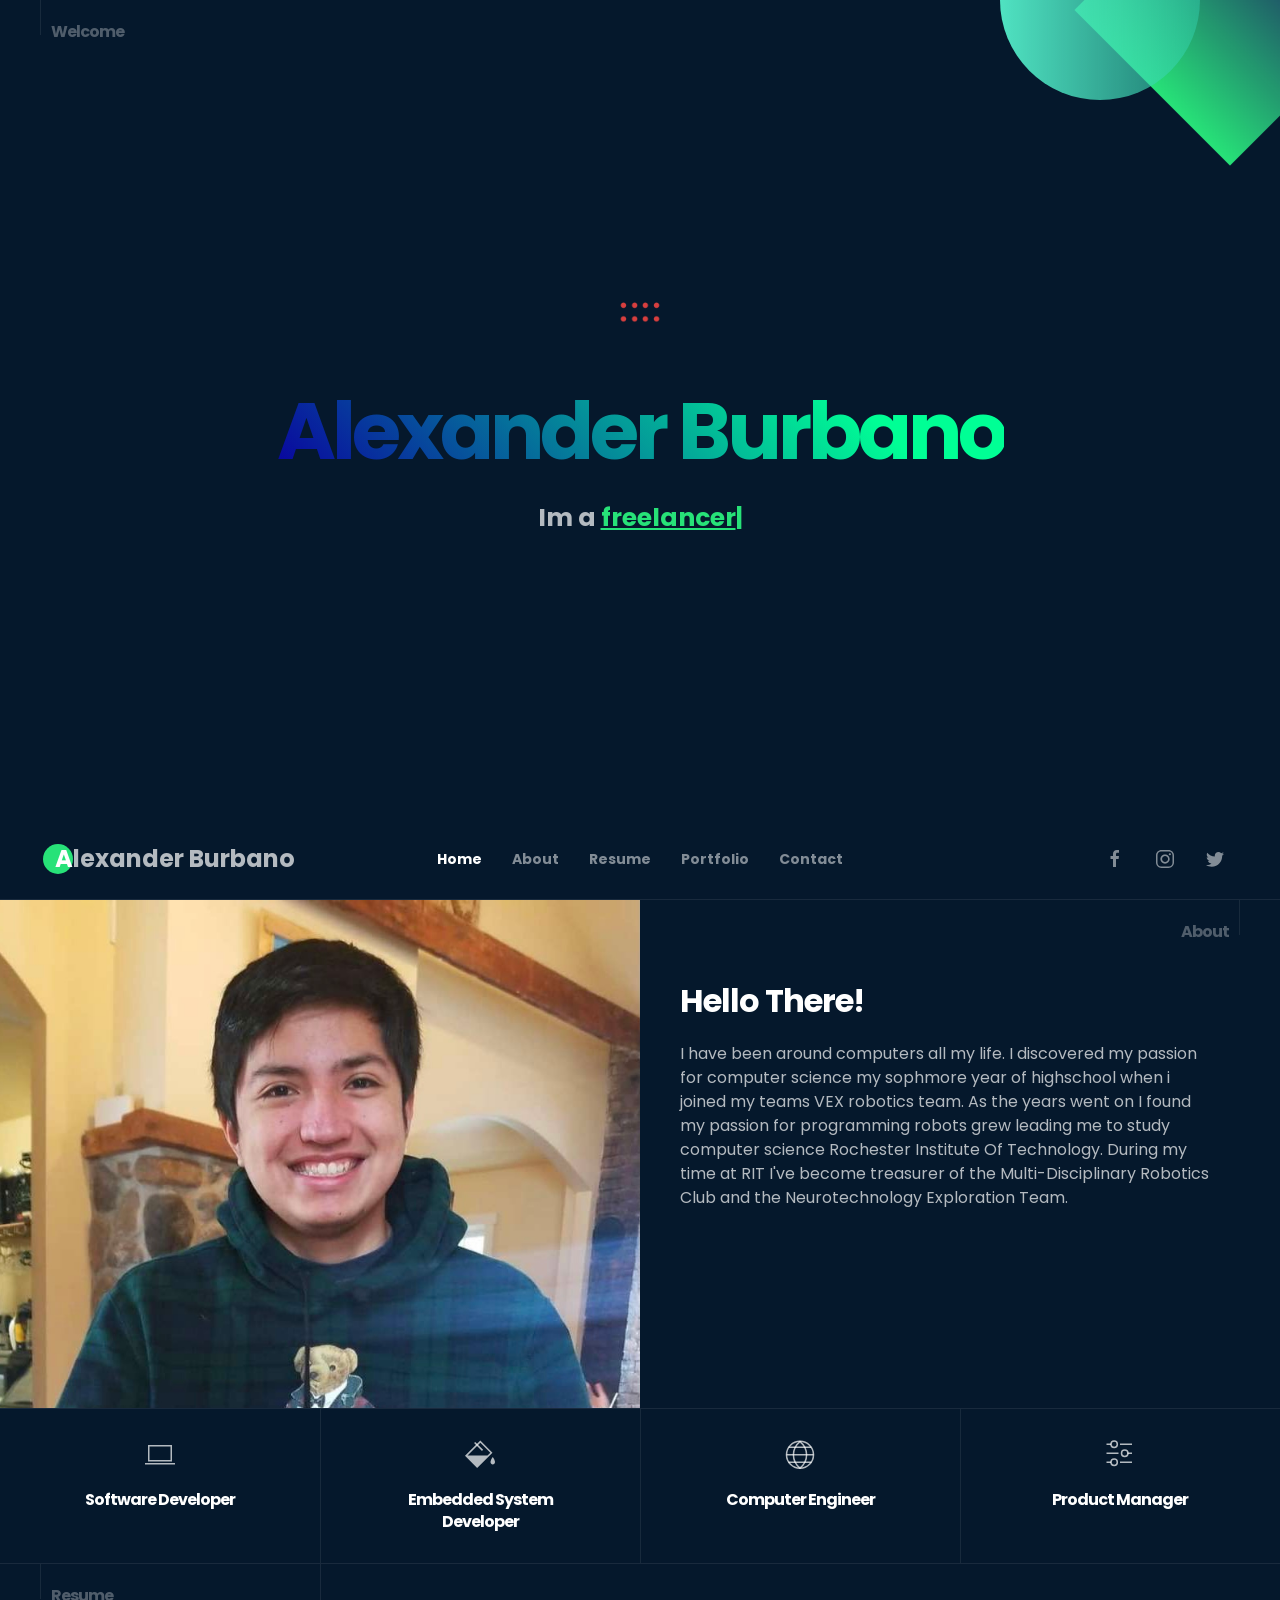
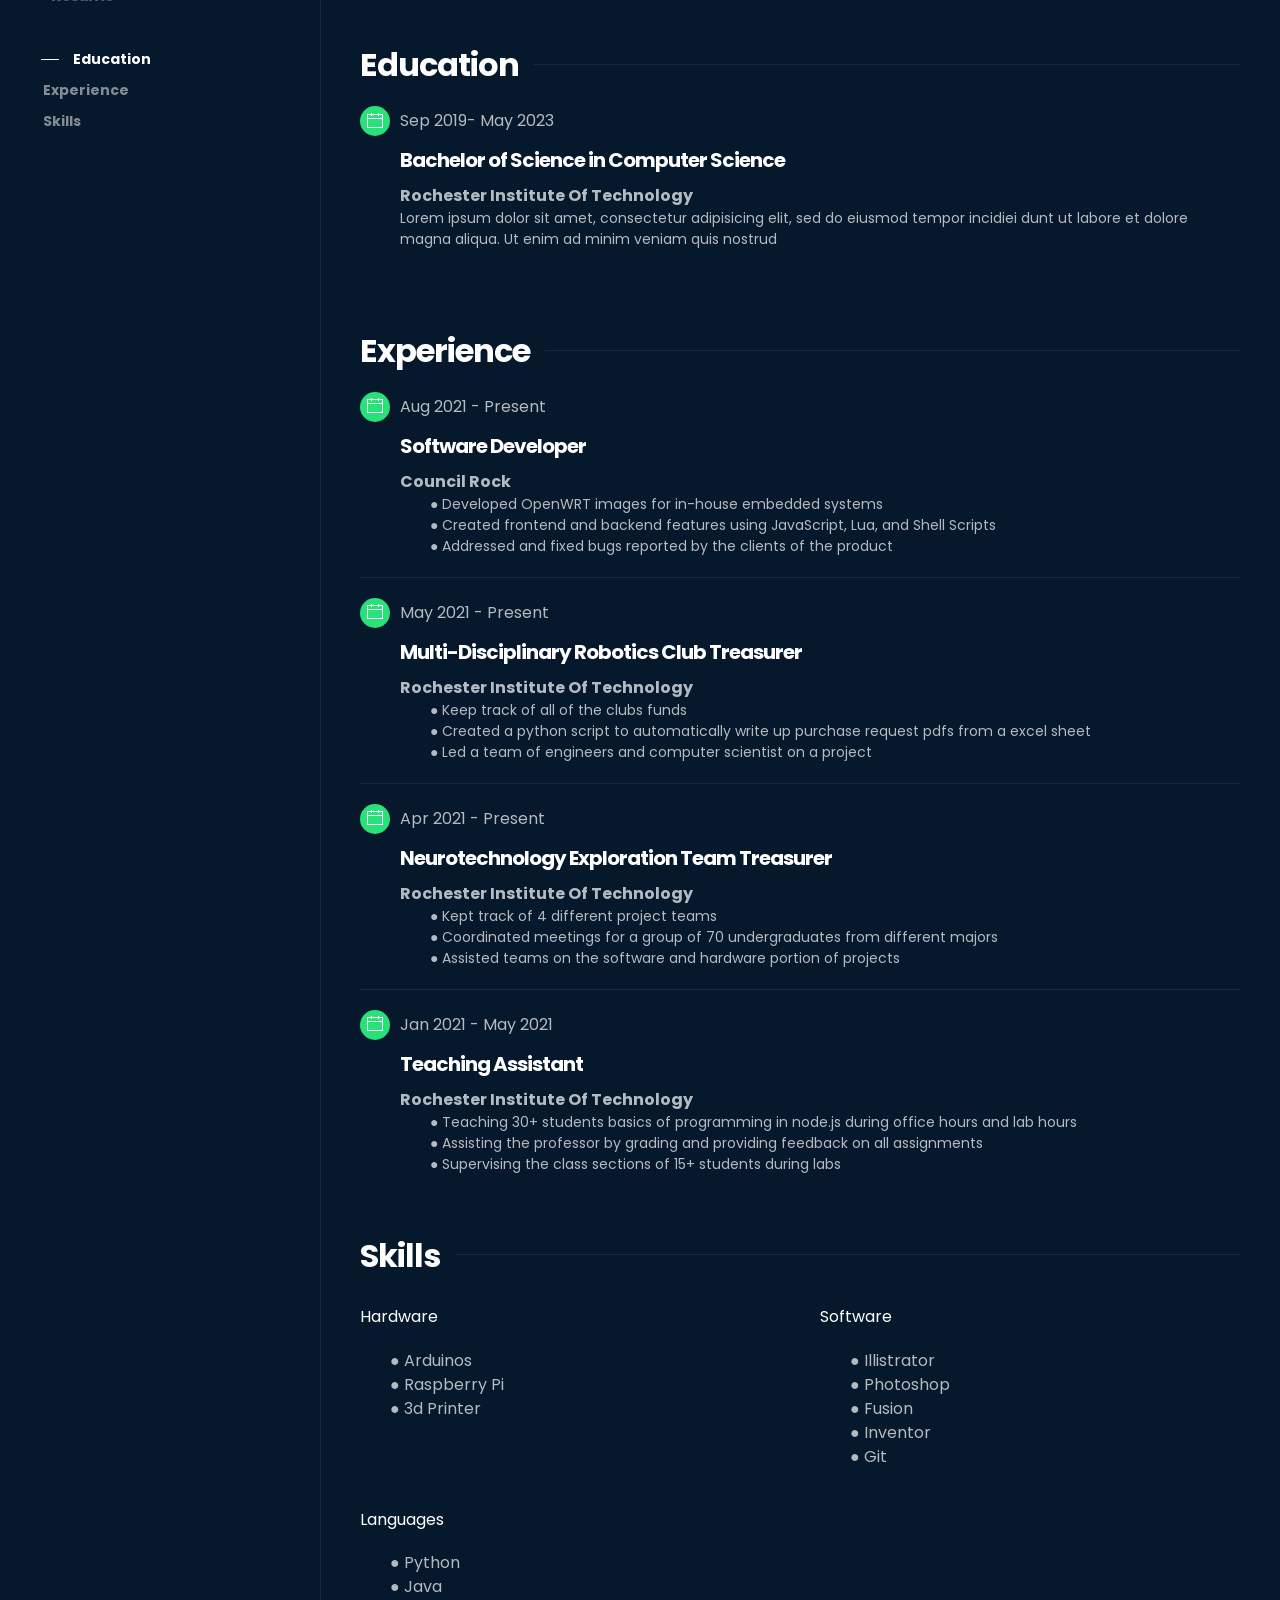
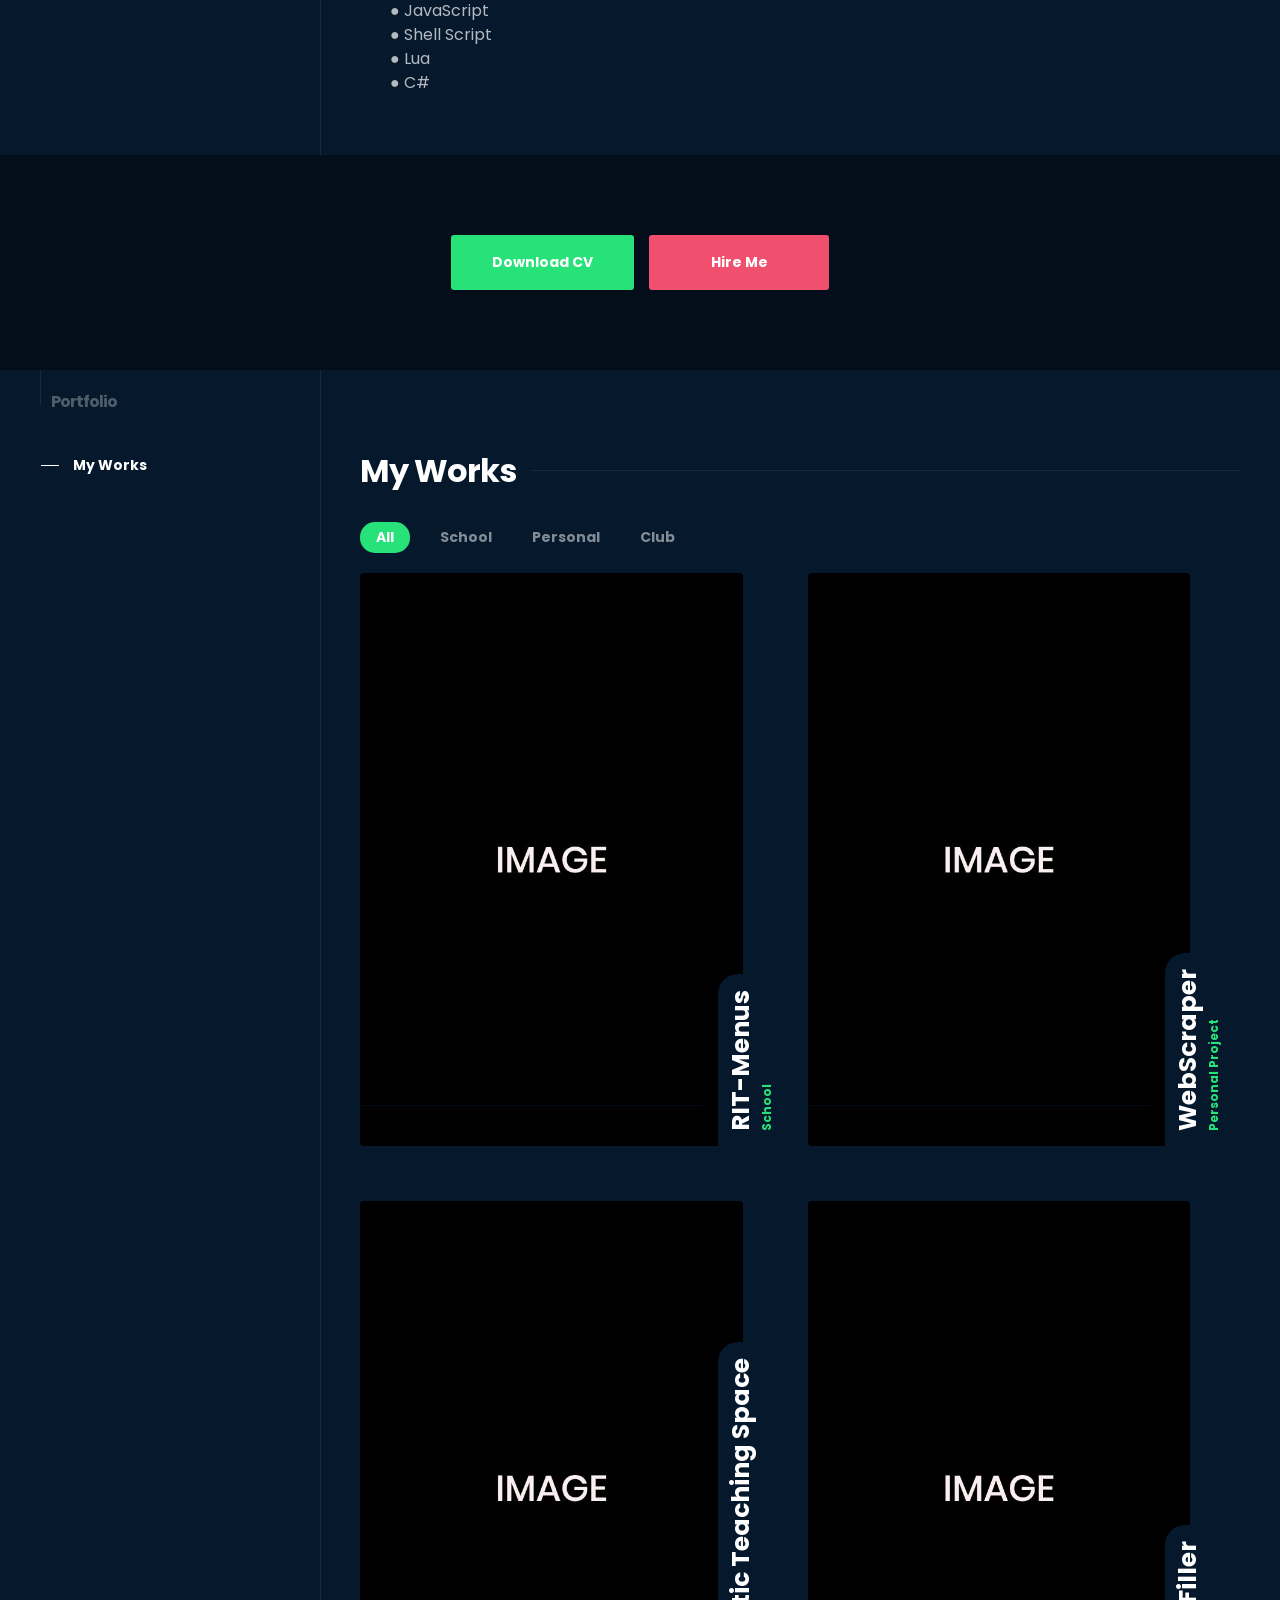
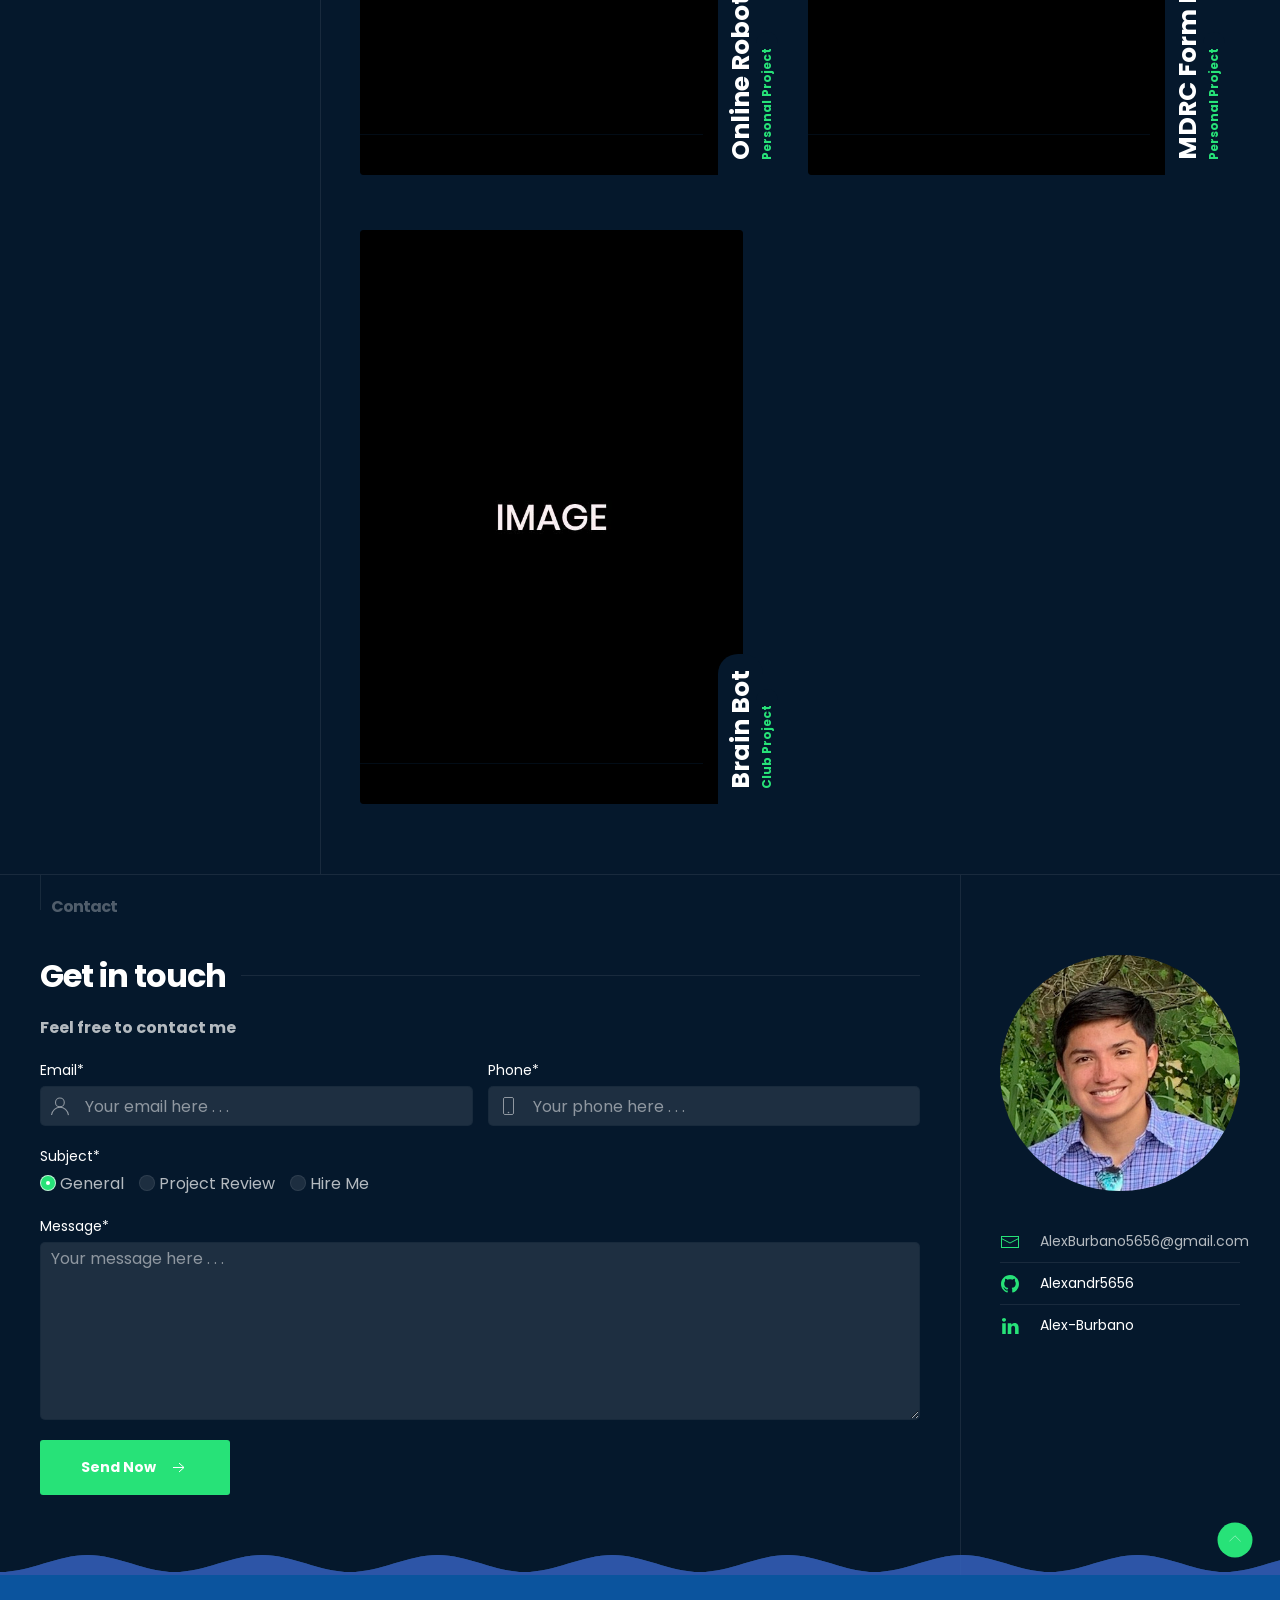
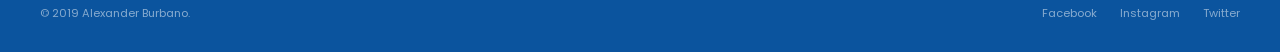
==== index.html @ 983bdb08 "Took out worker" ====
<!DOCTYPE html>
<html lang="en">

<head>
  <title>
    Alex Burbano
  </title>
  <meta charset="utf-8" />
  <meta name="viewport" content="width=device-width, initial-scale=1" />
  <link rel="shortcut icon" href="src/img/favicon.png" />

  <!-- css -->
  <link rel="stylesheet" href="https://fonts.googleapis.com/css?family=Poppins:400,500,700&display=swap">
  <link rel="stylesheet" href="src/app/css/uikit-custom.min.css" />
  <link rel="stylesheet" href="src/app/css/app.css" />
</head>

<body id="body-app" class="yb-dark-skin uk-light">
  <!-- page loader -->
  <div id="pageloader" class="yb-pageloader-wrapper">
    <div class="uk-position-center  uk-text-center">
      <div data-uk-spinner></div>
    </div>
  </div><!-- end page loader -->
  <!-- main header -->
  <header class="yb-main-header" id="main-header">

    <!-- home section -->
    <div class="yb-full-height " id="home">



      <section class="yb-profile-desc">
        <div class="yb-section-point-wrapper" data-uk-parallax="opacity: 1, 0;">
          <div class="uk-container">
            <div class="yb-section-point">
              <span>Welcome</span>
            </div>
          </div>
        </div>
        <div class="yb-graphics">
          <div class="yb-graphic-1" data-uk-parallax="blur: 0,30;"></div>
          <div class="yb-graphic-2" data-uk-parallax="blur: 0,30;"></div>
        </div>
        <div class="uk-container uk-text-center yb-profile-desc-wrap uk-position-relative">
          <img src="src/img/x1.png" alt="" width="60" />
          <h1 class="uk-text-bold yb-gradient-text"><span>Alexander Burbano</span> <span></span></h1>
          <div class="uk-text-bold yb-myjob">
            Im a <span id="typed" class="typed"></span>
          </div>
        </div>
      </section>

    </div><!-- end home section -->

    <!-- main menu -->
    <nav class="yb-main-menu " id="main-menu">
      <div class="uk-container" data-uk-navbar>
        <div class="uk-navbar-left">
          <a class="yb-logo uk-navbar-item uk-logo" href="index.html"><span>Alexander Burbano</span></a>
        </div>
        <div class="uk-navbar-right uk-hidden@m">
          <a class="uk-navbar-toggle" href="#" id="btn-menu-toggle">
            <span data-uk-navbar-toggle-icon class="yb-icon-menu"></span>
            <span data-uk-icon="close" class="yb-icon-close"></span>
          </a>
        </div>
        <div class="yb-menu-toggle-wrapper" id="menucollapse">
          <div class="uk-navbar-center">
            <ul class="uk-navbar-nav" data-uk-scrollspy-nav="closest: li; scroll: false; offset: 79 ">
              <li>
                <a class="yb-inner-link" href="#home"> Home </a>
              </li>
              <li>
                <a class="yb-inner-link" href="#about"> About</a>
              </li>
              <li>
                <a class="yb-inner-link" href="#resume"> Resume </a>
              </li>
              <li>
                <a class="yb-inner-link" href="#portfolio"> Portfolio </a>
              </li>
              <li>
                <a class="yb-inner-link" href="#contact"> Contact </a>
              </li>
            </ul>
          </div>
          <div class="uk-navbar-right">
            <ul class="uk-navbar-nav yb-social-icons">
              <li>
                <a href="#">
                  <span class="uk-icon " data-uk-icon="icon: facebook"></span>
                </a>
              </li>
              <li>
                <a href="#">
                  <span class="uk-icon" data-uk-icon="icon: instagram"></span>
                </a>
              </li>
              <li>
                <a href="#">
                  <span class="uk-icon" data-uk-icon="icon: twitter"></span>
                </a>
              </li>
            </ul>
          </div>
        </div>
      </div>
    </nav><!-- end main menu -->
  </header><!-- end main header -->
  <!-- main section -->
  <main class="yb-main-content">
    <!-- about section -->
    <section id="about" class="yb-section">
      <div class="yb-my-profile">
        <div class="uk-container">
          <div class="uk-grid-collapse uk-child-width-expand@m" data-uk-grid>
            <div>
              <div class="yb-my-profile-img uk-background-cover uk-background-norepeat uk-background-top-center" data-src="src/img/profile1.jpg" data-uk-img data-uk-lightbox>
                
              </div>
            </div>
            <div>
              <div class="yb-my-profile-desc">
                <div class="yb-section-point-wrapper">
                  <div class="yb-section-point right">
                    <span>About</span>
                  </div>
                </div>
                <div class="yb-my-profile-desc-top">
                  <h2 class="yb-section-title">Hello There!</h2>
                  <p>
                    I have been around computers all my life. I discovered my passion for computer science my sophmore year of highschool 
                    when i joined my teams VEX robotics team. As the years went on I found my passion for programming robots grew leading
                    me to study computer science Rochester Institute Of Technology. During my time at RIT I've become treasurer of the 
                    Multi-Disciplinary Robotics Club and the Neurotechnology Exploration Team.
                    <br>
                    <br>
                    <br>
                    <br>
                    <br>
                    <br>
                    <br>
                    <br>
                  </p>
                </div>
              </div>
            </div>
          </div>
        </div>
      </div>
      <div class="yb-border-top yb-border-bottom ">
        <div class="uk-container">
          <div data-uk-grid class="yb-box-services uk-child-width-1-4@l uk-child-width-1-2 uk-text-center uk-grid-divider">
            <div>
              <div class="yb-box-service">
                <span class="uk-icon" data-uk-icon="icon: laptop; ratio: 1.5"></span>
                <h5>Software Developer</h5>
              </div>
            </div>
            <div>
              <div class="yb-box-service">
                <span class="uk-icon" data-uk-icon="icon: paint-bucket; ratio: 1.5"></span>
                <h5>Embedded System Developer</h5>
              </div>
            </div>
            <div>
              <div class="yb-box-service">
                <span class="uk-icon" data-uk-icon="icon: world; ratio: 1.5"></span>
                <h5>Computer Engineer</h5>
              </div>
            </div>
            <div>
              <div class="yb-box-service">
                <span class="uk-icon" data-uk-icon="icon: settings; ratio: 1.5"></span>
                <h5>Product Manager</h5>
              </div>
            </div>
          </div>
        </div>
      </div>
    </section><!-- end about section -->
    <!-- resume section -->
    <section class="yb-section " id="resume">
      <div class="yb-section-point-wrapper">
        <div class="uk-container">
          <div class="yb-section-point">
            <span>Resume</span>
          </div>
        </div>
      </div>
      <div class="uk-container">
        <div data-uk-grid class="uk-grid-divider">
          <div class="uk-width-1-4@s uk-visible@s uk-margin-large-bottom yb-section-padding-top " id="resume-nav-wrapper">
            <div data-uk-sticky="bottom: #resume-nav-wrapper; offset: 100; media: 650">
              <ul class="yb-nav-left uk-tab-left uk-tab" data-uk-scrollspy-nav="closest: li; scroll: false; offset: 120">
                <li class="uk-active">
                  <a href="#education" class="yb-inner-link" data-offset="120">
                    <span data-uk-icon="minus"></span>
                    Education
                  </a>
                </li>
                <li>
                  <a href="#experience" class="yb-inner-link" data-offset="120">
                    <span data-uk-icon="minus"></span>
                    Experience
                  </a>
                </li>
                <li>
                  <a href="#skills" class="yb-inner-link" data-offset="120">
                    <span data-uk-icon="minus"></span>
                    Skills
                  </a>
                </li>
              </ul>
            </div>
          </div>
          <div class="uk-width-expand@s yb-section-padding-top">
            <div>
              <h2 class="yb-section-title uk-heading-line" id="education">
                <span>Education</span>
              </h2>
              <div class="yb-resume-list">
                <ul class="uk-list uk-list-large uk-list-divider">
                  <li>
                    <div class="yb-resume-item">
                      <div class="yb-resume-item-date">
                        <div class="yb-resume-item-date-icon"> <span data-uk-icon="calendar"></span></div>
                        <div class="yb-resume-item-date-text"><span>Sep 2019- May 2023</span></div>
                      </div>
                      <h4 class="yb-section-title">Bachelor of Science in Computer Science</h4>
                      <strong>Rochester Institute Of Technology</strong>
                      <div class="uk-text-small">
                        <p>Lorem ipsum dolor sit amet, consectetur adipisicing elit, sed do eiusmod tempor incidiei dunt ut labore et dolore magna aliqua. Ut enim ad minim veniam quis nostrud</p>
                      </div>
                    </div>
                  </li>
                </ul>
              </div>
            </div>
            <div>
              <h2 class="yb-section-title  uk-heading-line " id="experience">
                <span>Experience</span>
              </h2>
              <div class="yb-resume-list">
                <ul class="uk-list uk-list-large uk-list-divider">
                  <li>
                    <div class="yb-resume-item">
                      <div class="yb-resume-item-date">
                        <div class="yb-resume-item-date-icon"> <span data-uk-icon="calendar"></span></div>
                        <div class="yb-resume-item-date-text"><span>Aug 2021 - Present</span></div>
                      </div>
                      <h4 class="yb-section-title">Software Developer</h4>
                      <strong>Council Rock</strong>
                      <div class="uk-text-small">
                        <ul>
                          <li>● Developed OpenWRT images for in-house embedded systems</li>
                          <li>● Created frontend and backend features using JavaScript, Lua, and Shell Scripts</li>
                          <li>● Addressed and fixed bugs reported by the clients of the product</li>
                        </ul>
                      </div>
                    </div>
                  </li>
                  <li>
                    <div class="yb-resume-item">
                      <div class="yb-resume-item-date">
                        <div class="yb-resume-item-date-icon"> <span data-uk-icon="calendar"></span></div>
                        <div class="yb-resume-item-date-text"><span>May 2021 - Present</span></div>
                      </div>
                      <h4 class="yb-section-title">Multi-Disciplinary Robotics Club Treasurer</h4>
                      <strong>Rochester Institute Of Technology</strong>
                      <div class="uk-text-small">
                        <ul>
                          <li>● Keep track of all of the clubs funds</li>
                          <li>● Created a python script to automatically write up purchase request pdfs from a excel sheet</li>
                          <li>● Led a team of engineers and computer scientist on a project</li>
                        </ul>  
                      </div>
                    </div>
                  </li>
                  <li>
                    <div class="yb-resume-item">
                      <div class="yb-resume-item-date">
                        <div class="yb-resume-item-date-icon"> <span data-uk-icon="calendar"></span></div>
                        <div class="yb-resume-item-date-text"><span>Apr 2021 - Present</span></div>
                      </div>
                      <h4 class="yb-section-title">Neurotechnology Exploration Team Treasurer</h4>
                      <strong>Rochester Institute Of Technology</strong>
                      <div class="uk-text-small">
                        <ul>
                          <li>● Kept track of 4 different project teams</li>
                          <li>● Coordinated meetings for a group of 70 undergraduates from different majors</li>
                          <li>● Assisted teams on the software and hardware portion of projects</li>
                        </ul>
                      </div>
                    </div>
                  </li>
                  <li>
                    <div class="yb-resume-item">
                      <div class="yb-resume-item-date">
                        <div class="yb-resume-item-date-icon"> <span data-uk-icon="calendar"></span></div>
                        <div class="yb-resume-item-date-text"><span>Jan 2021 - May 2021</span></div>
                      </div>
                      <h4 class="yb-section-title">Teaching Assistant</h4>
                      <strong>Rochester Institute Of Technology</strong>
                      <div class="uk-text-small">
                        <ul>
                          <li>● Teaching 30+ students basics of programming in node.js during office hours and lab hours</li>
                          <li>● Assisting the professor by grading and providing feedback on all assignments</li>
                          <li>● Supervising the class sections of 15+ students during labs</li>
                        </ul>
                      </div>
                    </div>
                  </li> 
                </ul>
              </div>
            </div>
            <div>
              <h2 class="yb-section-title  uk-heading-line " id="skills">
                <span>Skills</span>
              </h2>
              <div class="yb-margin-top-1 yb-margin-bottom-2">
                <div data-uk-grid class="uk-child-width-1-2">
                  <div>
                    <ul class="uk-list uk-list-large  uk-list-divider">
                      <li>
                        <div class="yb-resume-skill-item">
                          <h5>
                            Hardware
                          </h5>
                          <ul>
                            <li>● Arduinos</li>
                            <li>● Raspberry Pi</li>
                            <li>● 3d Printer</li>
                          </ul>
                          </div>
                      </li>
                    </ul>
                  </div>
                  <div>
                    <ul class="uk-list uk-list-large  uk-list-divider">
                      <li>
                        <div class="yb-resume-skill-item">
                          <h5>
                            Software
                          </h5>
                          <ul>
                            <li>● Illistrator</li>
                            <li>● Photoshop</li>
                            <li>● Fusion</li>
                            <li>● Inventor</li>
                            <li>● Git</li>
                          </ul>
                        </div>
                      </li>
                    </ul>
                  </div>
                  <div>
                    <ul class="uk-list uk-list-large uk-list-divider">
                      <li>
                        <div class="yb-resume-skill-item">
                          <h5>
                            Languages
                          </h5>
                          <ul>
                            <li>● Python</li>
                            <li>● Java</li>
                            <li>● JavaScript</li>
                            <li>● Shell Script</li>
                            <li>● Lua</li>
                            <li>● C#</li>
                          </ul>
                        </div>
                      </li>
                    </ul>
                  </div>
                </div>
              </div>
            </div>
          </div>
        </div>
      </div>
      <div class="yb-section yb-section-padding uk-background-cover uk-background-fixed " data-uk-parallax="bgy: -200" data-src="src/img/bg/bg2.jpg" data-uk-img>
        <div class="yb-overlay-primary uk-position-cover"></div>
        <div class="uk-container uk-text-center uk-position-relative">
          <div data-uk-grid class="uk-grid-small  uk-flex-center">
            <div>
              <a href="#" class=" yb-btn uk-button uk-button-primary uk-button-large">Download CV</a>
            </div>
            <div>
              <a href="#contact" class="yb-inner-link yb-btn uk-button uk-button-danger  uk-button-large">Hire Me</a>
            </div>
          </div>
        </div>
      </div>
    </section><!-- end resume section -->
    <!-- portfolio section -->
    <section class="yb-section  uk-overflow-hidden" id="portfolio">
      <div class="yb-section-point-wrapper">
        <div class="uk-container">
          <div class="yb-section-point">
            <span>Portfolio</span>
          </div>
        </div>
      </div>
      <div class="uk-container ">
        <div data-uk-grid class="uk-grid-divider">
          <div class="uk-width-1-4@s uk-visible@s uk-margin-large-bottom yb-section-padding-top" id="portfolio-nav-wrapper">
            <div data-uk-sticky="bottom: #portfolio-nav-wrapper; offset: 100; media: 650">
              <ul class="yb-nav-left uk-tab-left uk-tab" data-uk-scrollspy-nav="closest: li; scroll: false; offset: 120">
                <li class="uk-active">
                  <a href="#myworks" class="yb-inner-link" data-offset="120">
                    <span data-uk-icon="minus"></span>
                    My Works
                  </a>
                </li>
              </ul>
            </div>
          </div>

          <div class="uk-width-expand@s yb-section-padding-top">
            <div>
              <h2 class="yb-section-title uk-heading-line " id="myworks"><span>My Works</span></h2>
              <div data-uk-filter="target: .js-filter" class="yb-margin-top-1 yb-margin-bottom-1">
                <ul class="yb-nav-filter uk-subnav uk-subnav-pill ">
                  <li><a data-uk-filter-control>All</a></li>
                  <li><a data-uk-filter-control=".data-school">School</a></li>
                  <li><a data-uk-filter-control=".data-personal">Personal</a></li>
                  <li><a data-uk-filter-control=".data-club">Club</a></li>
                </ul>
                <ul class="js-filter uk-child-width-1-2  uk-grid-small  " data-uk-grid data-uk-lightbox="animation: fade;  toggle: .yb-lightbox">
                  <li class="data-school">
                    <div class="yb-work-item uk-transition-toggle">
                      <div class="yb-work-item-img-wrap">
                        <div class="yb-work-item-img">
                          <img src="src/img/empty.png" width="383" height="574" data-src="src/img/work/01.jpg" class="uk-transition-scale-up uk-transition-opaque" alt="" data-uk-img />
                        </div>
                        <div class="yb-work-item-overlay uk-transition-fade uk-position-cover uk-position-small uk-overlay  uk-flex uk-flex-center uk-flex-middle">
                          <div>
                            <a href="src/img/work/01.jpg" class="yb-lightbox uk-transition-slide-left" data-caption="Caption Title Web">
                              <span data-uk-icon="icon:plus; ratio:1.2"></span>
                            </a>
                            <a href="project/project-details-01.html" class="">
                              <span data-uk-icon="icon:link; ratio:1.2"></span>
                            </a>
                          </div>
                        </div>
                      </div>
                      <a href="project/project-details-01.html" class="show-portfolio">
                        <div class="yb-work-item-title">
                          <h5>RIT-Menus</h5>
                          <span>School</span>
                        </div>
                      </a>
                    </div>
                  </li>
                  <li class="data-personal">
                    <div class="yb-work-item uk-transition-toggle">
                      <div class="yb-work-item-img-wrap">
                        <div class="yb-work-item-img">
                          <img src="src/img/empty.png" width="383" height="574" data-src="src/img/work/02.jpg" class="uk-transition-scale-up uk-transition-opaque" alt="" data-uk-img />
                        </div>
                        <div class="yb-work-item-overlay uk-transition-fade uk-position-cover uk-position-small uk-overlay  uk-flex uk-flex-center uk-flex-middle">
                          <div>
                            <a href="src/img/work/02.jpg" class="yb-lightbox uk-transition-slide-left" data-caption="Caption Title Brand, Web">
                              <span data-uk-icon="icon:plus; ratio:1.2"></span>
                            </a>
                            <a href="project/project-details-01.html" class="">
                              <span data-uk-icon="icon:link; ratio:1.2"></span>
                            </a>
                          </div>
                        </div>
                      </div>
                      <a href="project/project-details-02.html" class="show-portfolio">
                        <div class="yb-work-item-title">
                          <h5>WebScraper</h5>
                          <span>Personal Project</span>
                        </div>
                      </a>
                    </div>
                  </li>
                  <li class="data-personal">
                    <div class="yb-work-item uk-transition-toggle">
                      <div class="yb-work-item-img-wrap">
                        <div class="yb-work-item-img">
                          <img src="src/img/empty.png" width="383" height="574" data-src="src/img/work/03.jpg" class="uk-transition-scale-up uk-transition-opaque" alt="" data-uk-img />
                        </div>
                        <div class="yb-work-item-overlay uk-transition-fade uk-position-cover uk-position-small uk-overlay  uk-flex uk-flex-center uk-flex-middle">
                          <div>
                            <a href="src/img/work/03.jpg" class="yb-lightbox uk-transition-slide-left" data-caption="Caption Title Web">
                              <span data-uk-icon="icon:plus; ratio:1.2"></span>
                            </a>
                            <a href="project/project-details-01.html" class="">
                              <span data-uk-icon="icon:link; ratio:1.2"></span>
                            </a>
                          </div>
                        </div>
                      </div>
                      <a href="project/project-details-03.html" class="show-portfolio">
                        <div class="yb-work-item-title">
                          <h5>Online Robotic Teaching Space</h5>
                          <span>Personal Project</span>
                        </div>
                      </a>
                    </div>
                  </li>
                  <li class="data-club">
                    <div class="yb-work-item uk-transition-toggle">
                      <div class="yb-work-item-img-wrap">
                        <div class="yb-work-item-img">
                          <img src="src/img/empty.png" width="383" height="574" data-src="src/img/work/04.jpg" class="uk-transition-scale-up uk-transition-opaque" alt="" data-uk-img />
                        </div>
                        <div class="yb-work-item-overlay uk-transition-fade uk-position-cover uk-position-small uk-overlay  uk-flex uk-flex-center uk-flex-middle">
                          <div>
                            <a href="src/img/work/04.jpg" class="yb-lightbox uk-transition-slide-left" data-caption="Caption Title Web, Design">
                              <span data-uk-icon="icon:plus; ratio:1.2"></span>
                            </a>
                            <a href="project/project-details-01.html" class="">
                              <span data-uk-icon="icon:link; ratio:1.2"></span>
                            </a>
                          </div>
                        </div>
                      </div>
                      <a href="project/project-details-04.html" class="show-portfolio">
                        <div class="yb-work-item-title">
                          <h5>MDRC Form Filler</h5>
                          <span>Personal Project</span>
                        </div>
                      </a>
                    </div>
                  </li>
                  <li class="data-club">
                    <div class="yb-work-item uk-transition-toggle">
                      <div class="yb-work-item-img-wrap">
                        <div class="yb-work-item-img">
                          <img src="src/img/empty.png" width="383" height="574" data-src="src/img/work/05.jpg" class="uk-transition-scale-up uk-transition-opaque" alt="" data-uk-img />
                        </div>
                        <div class="yb-work-item-overlay uk-transition-fade uk-position-cover uk-position-small uk-overlay  uk-flex uk-flex-center uk-flex-middle">
                          <div>
                            <a href="src/img/work/05.jpg" class="yb-lightbox uk-transition-slide-left" data-caption="Caption Title Design">
                              <span data-uk-icon="icon:plus; ratio:1.2"></span>
                            </a>
                            <a href="project/project-details-01.html" class="">
                              <span data-uk-icon="icon:link; ratio:1.2"></span>
                            </a>
                          </div>
                        </div>
                      </div>
                      <a href="project/project-details-05.html" class="show-portfolio">
                        <div class="yb-work-item-title">
                          <h5>Brain Bot</h5>
                          <span>Club Project</span>
                        </div>
                      </a>
                    </div>
                  </li>
                </ul>
                <div id="show-portofolio-details" class="uk-modal-full" data-uk-modal>
                  <div class="uk-modal-dialog ">
                    <button class="uk-modal-close-full uk-close-large" type="button" data-uk-close></button>
                    <div id="portofolio-details" data-uk-height-viewport class="uk-animation-toggle uk-overflow-hidden">
                    </div>
                  </div>
                </div>
              </div>
            </div>
          </div>
        </div>
      </div>
      <!--
      <div class="yb-border-top yb-border-bottom">
        <div class="uk-container">
          <div data-uk-grid class="yb-box-services uk-child-width-1-4@l uk-child-width-1-2 uk-text-center uk-grid-divider">
            <div>
              <div class="yb-box-fact">
                <div class="yb-box-fact-count uk-h3">4441</div>
                <span class="yb-box-fact-desc ">Jobs Done</span>
              </div>
            </div>
            <div>
              <div class="yb-box-fact">
                <div class="yb-box-fact-count uk-h3">100%</div>
                <span class="yb-box-fact-desc">Recommended</span>
              </div>
            </div>
            <div>
              <div class="yb-box-fact">
                <div class="yb-box-fact-count uk-h3">673</div>
                <span class="yb-box-fact-desc">Repeat Clients</span>
              </div>
            </div>
            <div>
              <div class="yb-box-fact">
                <div class="yb-box-fact-count uk-h3">99%</div>
                <span class="yb-box-fact-desc">Happy Clients</span>
              </div>
            </div>
          </div>
        </div>
      </div>-->
    </section><!-- end portfolio section -->

    <!-- contact section -->
    <section class="yb-section yb-border-top" id="contact">
      <div class="yb-section-point-wrapper">
        <div class="uk-container">
          <div class="yb-section-point ">
            <span>Contact</span>
          </div>
        </div>
      </div>
      <div class="uk-container">
        <div data-uk-grid class=" uk-grid-divider">
          <div class="yb-section-padding yb-contact-left uk-width-3-4@m">
            <div>
              <h2 class="yb-section-title uk-heading-line ">
                <span>Get in touch</span>
              </h2>
              <p class="uk-text-bold">Feel free to contact me</p>
              <div id="contact-form-alert"></div>
              <form id="contact-form" class="uk-form-stacked">
                <div class="uk-grid uk-grid-small uk-child-width-1-2@s">
                  <div>
                    <div class="uk-margin">
                      <label for="f_email" class="uk-form-label">Email*</label>
                      <div class="uk-form-controls uk-inline uk-width-1-1">
                        <span class="uk-form-icon" data-uk-icon="icon: user"></span>
                        <input class="yb-input uk-input  uk-border-rounded" type="email" name="f_email" id="f_email" placeholder=" Your email here . . ." />
                      </div>
                      <small class="uk-text-danger err-msg" id="f_email_error"></small>
                    </div>
                  </div>
                  <div>
                    <div class="uk-margin">
                      <label for="f_phone" class="uk-form-label">Phone*</label>
                      <div class="uk-form-controls uk-inline uk-width-1-1">
                        <span class="uk-form-icon" data-uk-icon="icon: phone"></span>
                        <input class="yb-input uk-input uk-border-rounded" type="text" name="f_phone" id="f_phone" placeholder=" Your phone here . . ." />
                      </div>
                      <small class="uk-text-danger err-msg" id="f_phone_error"></small>
                    </div>
                  </div>
                </div>
                <div class="uk-margin">
                  <label class="uk-form-label">Subject*</label>
                  <div class="uk-form-controls uk-grid-small uk-child-width-auto uk-grid">
                    <label><input class="uk-radio" type="radio" name="f_subject" value="General" checked />
                      General</label>
                    <label><input class="uk-radio" type="radio" name="f_subject" value="Project Preview" /> Project
                      Review</label>
                    <label><input class="uk-radio" type="radio" name="f_subject" value="Hire Me" /> Hire
                      Me</label>
                  </div>
                </div>
                <div class="uk-margin ">
                  <label for="f_message" class="uk-form-label">Message*</label>
                  <div class="uk-form-controls">
                    <textarea class="yb-input  uk-textarea uk-border-rounded" rows="7" name="f_message" id="f_message" placeholder="Your message here . . ."></textarea>
                  </div>
                  <small class="uk-text-danger err-msg" id="f_message_error"></small>
                </div>
                <div class="uk-margin-top">
                  <button class="uk-button uk-button-primary uk-button-large  yb-btn" type="submit" id="btn-contact-form" data-textreset="Send Now">
                    <span class="uk-margin-small-right btn-text-wrap">Send Now</span>
                    <span data-uk-icon="arrow-right" class="uk-icon"> </span>
                  </button>
                </div>
              </form>
            </div>
          </div>
          <div class=" uk-width-1-4@m yb-section-padding yb-contact-right">
            <p class="uk-margin-medium-bottom uk-visible@m">
              <img src="src/img/empty.png" data-src="src/img/profile2.jpg" width="500" height="500" data-uk-img alt="" class="uk-border-circle" />
            </p>
            <ul class="uk-list uk-list-divider uk-text-small yb-contact-mini">
              <li class="uk-flex uk-flex-middle">
                <span data-uk-icon="mail" class="uk-flex-none uk-text-primary "></span>
                <span>AlexBurbano5656@gmail.com</span>
              </li>
              <li class="uk-flex uk-flex-middle">
                <span data-uk-icon="github" class="uk-flex-none uk-text-primary"></span>
                <a href="https://github.com/Alexandr5656"><span>Alexandr5656</span></a>
              </li>
              <li class="uk-flex uk-flex-middle">
                <span data-uk-icon="linkedin" class="uk-flex-none uk-text-primary "></span>
                <a href="https://www.linkedin.com/in/alex-burbano/"><span> Alex-Burbano</span></a>
              </li>
            </ul>
          </div>
        </div>
      </div>
    </section>
    <!-- end contact section -->



  </main> <!-- end main section -->
  <!-- main footer -->
  <footer class="yb-main-footer-wrapper">
    <div class="waveHorizontals">
      <div id="waveHorizontal1" class="waveHorizontal" data-uk-img data-src="src/img/bg/wave1.svg"></div>
      <div id="waveHorizontal2" class="waveHorizontal" data-uk-img data-src="src/img/bg/wave2.svg"></div>
      <div id="waveHorizontal3" class="waveHorizontal" data-uk-img data-src="src/img/bg/wave3.svg"></div>
    </div>
    <a href="#body-app" class="uk-visible@s yb-totop yb-inner-link" data-uk-totop></a>
    <div class="yb-main-footer">
      <div class="uk-container">
        <div data-uk-grid class="uk-child-width-1-2@s">
          <div class="uk-margin-remove uk-text-left@s">
            &copy; 2019 Alexander Burbano.
          </div>
          <div class="uk-margin-remove uk-text-right@s">
            <div class="yb-footer-social">
              <a href="#">Facebook</a>
              <a href="#">Instagram</a>
              <a href="#">Twitter</a>
            </div>
          </div>
        </div>
      </div>
    </div>
  </footer><!-- end main footer -->

  <!-- js -->
  <script src="src/app/js/plugins.min.js"></script>
  <script src="src/app/js/app.js"></script>
</body>

</html>
---- src/app/css/app.css ----
/* ----------------------------------------------------------------
[Table of contents]
01. Body
02. Page Loader
03. Main Menu
04. Main Content
05. Section Home
06. Section About
07. Section Resume
08. Section Portfolio
09. Section Blog
10. Section Contact
11. Main Footer
12. landing
13. Components
------------------------------------------------------------------- */
/*-------------------------------------------------------------------
01. Body
------------------------------------------------------------------- */
html, body {
  overflow-x: hidden;
}

*, ::after, ::before {
  box-sizing: border-box;
}

/*-------------------------------------------------------------------
02. Page Loader
------------------------------------------------------------------- */
.yb-pageloader-wrapper {
  position: fixed;
  left: 0;
  right: 0;
  bottom: 0;
  top: 0;
  font-weight: 700;
  z-index: 10000;
  background-color: #fff;
}

.yb-pageloader-wrapper.page-is-loaded {
  display: none;
}

.yb-dark-skin .yb-pageloader-wrapper {
  background: #05182c;
}

/*-------------------------------------------------------------------
03. Main Menu
------------------------------------------------------------------- */
.yb-main-header {
  background: #fff;
  box-sizing: border-box;
  position: relative;
  min-height: 80px;
}

.yb-main-menu {
  position: absolute;
  z-index: 100;
  background: #fff;
  left: 0;
  right: 0;
  bottom: 0;
  z-index: 100;
  border-bottom: 1px solid #e5e5e5;
}

.yb-main-menu.fixed {
  position: fixed;
  top: 0;
  bottom: auto;
}

.yb-main-menu .uk-navbar-nav > li > a {
  text-transform: none;
  font-weight: 700;
}

.yb-main-menu .yb-icon-close {
  display: none;
}

@media (max-width: 959px) {
  .yb-main-menu.open-menu .yb-menu-toggle-wrapper {
    display: block;
  }
}

.yb-main-menu.open-menu .yb-icon-menu {
  display: none;
}

.yb-main-menu.open-menu .yb-icon-close {
  display: inline;
}

.yb-logo {
  font-weight: 700;
  position: relative;
}

.yb-logo span {
  display: inline-block;
  position: relative;
}

.yb-logo span::first-letter {
  color: #fff;
}

.yb-logo::before {
  content: '';
  position: absolute;
  width: 30px;
  height: 30px;
  top: 50%;
  margin-top: -15px;
  background: #27E278;
  left: 3px;
  border-radius: 50%;
  z-index: 0;
}

.yb-menu-toggle-wrapper {
  display: block;
}

.yb-menu-toggle-wrapper .uk-navbar-right {
  position: absolute;
  right: 40px;
}

@media (max-width: 959px) {
  .yb-menu-toggle-wrapper {
    display: none;
    position: absolute;
    top: 100%;
    left: 0;
    right: 0;
    padding: 20px 40px;
    overflow: auto;
    max-height: 420px;
    border-top: 1px solid #e5e5e5;
    border-bottom: 1px solid #e5e5e5;
    background: #fff;
  }
  .yb-menu-toggle-wrapper .uk-navbar-center {
    position: relative;
    transform: none;
    left: 0;
    top: 0;
    width: 100%;
  }
  .yb-menu-toggle-wrapper .uk-navbar-right {
    position: relative;
    right: 0;
  }
  .yb-menu-toggle-wrapper .uk-navbar-nav {
    margin: 0 auto;
  }
}

@media (max-width: 959px) and (max-width: 639px) {
  .yb-menu-toggle-wrapper .uk-navbar-nav:not(.yb-social-icons) {
    display: block;
  }
  .yb-menu-toggle-wrapper .uk-navbar-nav:not(.yb-social-icons) a {
    min-height: 40px;
  }
}

.yb-dark-skin .yb-main-header {
  background: #05182c;
}

.yb-dark-skin .yb-main-menu {
  background: #05182c;
  border-bottom: 1px solid rgba(255, 255, 255, 0.08);
}

@media (max-width: 959px) {
  .yb-dark-skin .yb-menu-toggle-wrapper {
    background: #05182c;
    border-top: 1px solid rgba(255, 255, 255, 0.08);
    border-bottom: 1px solid rgba(255, 255, 255, 0.08);
  }
}

/*-------------------------------------------------------------------
04. Main Content
------------------------------------------------------------------- */
.yb-main-content {
  position: relative;
  z-index: 10;
  background: #fff;
  min-height: 650px;
}

.yb-section {
  position: relative;
}

.yb-section-padding {
  padding-top: 80px;
  padding-bottom: 80px;
}

.yb-section-padding-top {
  padding-top: 80px;
}

.yb-section-padding-bottom {
  padding-bottom: 80px;
}

.yb-section-title {
  font-weight: 700;
  letter-spacing: -1px;
}

.yb-dark-skin {
  background: #05182c;
}

.yb-dark-skin .yb-main-content {
  background: #05182c;
}

/*-------------------------------------------------------------------
05. Section Home
------------------------------------------------------------------- */
.yb-profile-desc {
  position: fixed;
  display: flex;
  top: 0;
  bottom: 0;
  left: 0;
  right: 0;
}

.yb-profile-desc h1 {
  font-size: 80px;
  letter-spacing: -4px;
}

.yb-profile-desc h1.yb-gradient-text {
  background: -webkit-linear-gradient(45deg, #09009f, #00ff95 80%);
  -webkit-background-clip: text;
          background-clip: text;
  -webkit-text-fill-color: transparent;
}

.yb-profile-desc h1.yb-shadow-text {
  text-shadow: 2px 2px 0 rgba(255, 255, 255, 0.4);
}

@media (max-width: 959px) {
  .yb-profile-desc h1 {
    font-size: 50px;
  }
}

.yb-profile-desc-wrap {
  align-self: center;
  padding-bottom: 80px;
}

.yb-myjob {
  font-size: 25px;
}

.yb-myjob span {
  text-decoration: underline;
  color: #27E278;
}

.yb-video-wrapper, .yb-slide-wrapper {
  position: absolute;
  top: 0;
  bottom: 80px;
  width: 100%;
  height: 100%;
  overflow: hidden;
  background: #000;
}

.yb-video-bg {
  min-width: 100%;
  min-height: 100%;
  max-width: none !important;
  width: auto !important;
  height: auto !important;
  position: absolute;
  top: 50%;
  left: 50%;
  transform: translate(-50%, -50%);
}

.yb-video-overfly, .yb-slide-overfly {
  background: rgba(0, 0, 0, 0.7);
}

/*-------------------------------------------------------------------
06. Section About
------------------------------------------------------------------- */
.yb-my-profile {
  position: relative;
}

.yb-my-profile-img {
  background-color: rgba(0, 0, 0, 0.5);
  position: absolute;
  left: 0;
  top: 0;
  width: 50%;
  height: 100%;
}

@media (max-width: 959px) {
  .yb-my-profile-img {
    position: relative;
    width: 100%;
    height: 400px;
  }
}

.yb-my-profile-desc {
  position: relative;
}

.yb-my-profile-desc-top {
  padding: 80px 30px 10px 40px;
}

@media (max-width: 639px) {
  .yb-my-profile-desc-top {
    padding: 80px 15px 10px 15px;
  }
}

.yb-my-profile-desc-bottom {
  position: relative;
  padding: 30px 30px 30px 40px;
}

@media (max-width: 639px) {
  .yb-my-profile-desc-bottom {
    padding: 30px 15px 30px 15px;
  }
}

.yb-my-profile-desc-bottom::before {
  content: "";
  position: absolute;
  background: #27E278;
  bottom: 0;
  top: 0;
  width: 20px;
  left: -20px;
  z-index: 10;
}

.yb-my-profile-desc-bottom::after {
  content: "";
  top: 0;
  position: absolute;
  background: inherit;
  bottom: 0;
  right: -1200px;
  width: 1200px;
}

.yb-my-profile-desc-info {
  margin: 0;
  font-size: 0.8rem;
}

.yb-my-profile-desc-info span {
  display: inline-block;
  width: 100px;
  font-weight: 700;
}

.yb-my-intro {
  position: absolute;
  bottom: 20px;
  right: 0;
  z-index: 10;
  display: block;
  font-size: 13px;
  background-image: linear-gradient(-90deg, rgba(49, 207, 171, 0.5) 0%, #50E3C2 100%);
  color: #fff;
  padding: 10px 40px 10px 20px;
  border-radius: 30px 0 0 30px;
}

.yb-my-intro-text {
  display: inline-block;
  max-width: 0;
  overflow: hidden;
  vertical-align: middle;
  transition: .3s;
  font-weight: 700;
}

.yb-my-intro:hover {
  text-decoration: none;
  color: #fff;
}

.yb-my-intro:hover .yb-my-intro-text {
  max-width: 100px;
}

.yb-box-services > div {
  margin-top: 0 !important;
}

.yb-box-service {
  padding: 30px 10px;
}

.yb-box-service .uk-icon {
  display: block;
}

.yb-box-service h5 {
  margin-top: 20px;
  margin-bottom: 0;
  font-weight: 700;
  letter-spacing: -1px;
}

/*-------------------------------------------------------------------
07. Section Resume
------------------------------------------------------------------- */
.yb-resume-list > .uk-list {
  padding-left: 0;
  margin-bottom: 60px;
}

.yb-resume-item {
  position: relative;
  padding: 30px 30px 0 40px;
}

.yb-resume-item h4 {
  margin-top: 10px;
  margin-bottom: 10px;
  transition: 0.3s;
}

.yb-resume-item:hover h4 {
  color: #27E278;
}

.yb-resume-item-date {
  position: absolute;
  left: 0;
  top: 0;
  white-space: nowrap;
}

.yb-resume-item-date-icon {
  width: 30px;
  height: 30px;
  text-align: center;
  padding-top: 2px;
  border-radius: 50%;
  background: #27E278;
  color: #fff;
  float: left;
}

.yb-resume-item-date-text {
  float: left;
  padding-top: 3px;
  padding-left: 10px;
}

.yb-resume-skill-item .uk-progress {
  margin-bottom: 0;
  height: 5px;
}

.yb-box-circle {
  width: 100px;
  margin: 6px;
  padding-bottom: 20px;
  padding-top: 20px;
  display: inline-block;
  position: relative;
  text-align: center;
  line-height: 1.2;
}

.yb-box-circle strong {
  position: absolute;
  top: 50px;
  left: 0;
  width: 100%;
  text-align: center;
  line-height: 40px;
  font-size: 20px;
  transition: 0.3s;
}

.yb-box-circle:hover strong {
  color: #27E278;
}

.yb-box-circle-title {
  font-weight: 700;
  margin-top: 10px;
  margin-bottom: 0;
}

/*-------------------------------------------------------------------
08. Section Portfolio
------------------------------------------------------------------- */
.yb-nav-filter.uk-subnav-pill > li > a {
  border-radius: 15px;
  min-width: 50px;
  text-align: center;
  text-transform: none !important;
  font-weight: 700;
  color: #000;
  transition: 0.3s;
}

.yb-nav-filter.uk-subnav-pill > li > a:hover {
  color: #27E278;
}

.yb-nav-filter.uk-subnav-pill a.uk-active {
  background-color: #27E278;
  color: #fff;
}

.yb-nav-filter.uk-subnav-pill a.uk-active:hover {
  color: #fff;
}

.yb-work-item {
  overflow: hidden;
  position: relative;
}

.yb-work-item-img {
  background: rgba(0, 0, 0, 0.5);
}

.yb-work-item-img-wrap {
  margin-right: 50px;
  margin-bottom: 40px;
  position: relative;
  border-radius: 4px;
  overflow: hidden;
}

@media (max-width: 959px) {
  .yb-work-item-img-wrap {
    margin-right: 0;
    margin-bottom: 0;
  }
}

.yb-work-item-img-wrap::before {
  content: "";
  position: absolute;
  height: 1px;
  background: rgba(255, 255, 255, 0.5);
  right: 40px;
  left: 0;
  bottom: 40px;
  z-index: 2;
  transition: 1s;
}

@media (max-width: 959px) {
  .yb-work-item-img-wrap::before {
    right: 70px;
  }
}

.yb-work-item-img-wrap:hover::before {
  right: 100%;
}

.yb-work-item:hover h5 {
  color: #27E278;
}

.yb-work-item-overlay {
  background-color: rgba(255, 255, 255, 0.7);
  border-radius: 4px;
}

.yb-work-item-overlay a {
  display: block;
  border-radius: 4px;
  width: 40px;
  height: 40px;
  background: #27E278;
  margin: 5px;
  text-align: center;
  padding-top: 8px;
  color: #fff;
  transition: 0.3s;
}

.yb-work-item-overlay a:hover {
  background: #000;
}

.yb-work-item-title {
  position: absolute;
  right: 25px;
  bottom: 39px;
  width: 50px;
  height: 50px;
  white-space: nowrap;
  transform: rotate(-90deg);
  line-height: 1;
}

@media (max-width: 959px) {
  .yb-work-item-title {
    right: 0;
    bottom: 0;
  }
}

.yb-work-item-title h5 {
  position: absolute;
  margin: 0;
  transition: 0.3s;
  padding: 5px 16px;
  font-weight: 700;
  display: block;
  background: #fff;
  font-size: 25px;
  top: 0;
  border-radius: 0 20px 20px 0;
}

@media (max-width: 959px) {
  .yb-work-item-title h5 {
    font-size: 14px;
    top: -10px;
  }
}

.yb-work-item-title span {
  font-weight: 700;
  font-size: 12px;
  position: absolute;
  bottom: -10px;
  margin: 0;
  padding: 5px 16px;
  font-weight: 700;
  display: block;
  background: #fff;
  display: block;
  color: #27E278;
  border-radius: 0 20px 20px 0;
}

@media (max-width: 959px) {
  .yb-work-item-title span {
    bottom: 5px;
  }
}

.yb-work-content {
  overflow: auto;
}

.yb-work-content::-webkit-scrollbar {
  width: 6px;
  height: 3px;
}

@media (max-width: 959px) {
  .yb-work-content {
    height: auto !important;
  }
}

.yb-testi-nav a {
  display: block;
  border: 1px solid #e5e5e5;
  margin-bottom: 4px;
  border-radius: 50%;
  width: 30px;
  height: 30px;
  text-align: center;
  background: #27E278;
  color: #fff;
  font-weight: 700;
  transition: 0.3s;
  padding-top: 3px;
}

.yb-testi-nav a:hover {
  background: #000;
  color: #fff;
}

.yb-testi-item-desc {
  padding: 25px;
  border: 1px solid #e5e5e5;
  margin-bottom: 20px;
  border-radius: 4px;
  position: relative;
}

.yb-testi-item-desc::before {
  content: "";
  position: absolute;
  width: 24px;
  height: 24px;
  background: #27E278;
  border-radius: 50%;
  bottom: -14px;
  left: 14px;
  border: 3px solid #fff;
}

.yb-testi-item-desc h4 {
  font-weight: 700;
  transition: 0.3s;
}

.yb-testi-item-desc:hover h4 {
  color: #27E278;
}

.yb-testi-item-img {
  position: relative;
  margin-left: 20px;
}

.yb-testi-item-img::before {
  content: "";
  position: absolute;
  width: 10px;
  height: 10px;
  background: #27E278;
  border-radius: 50%;
  top: -7px;
  left: -10px;
}

.yb-testi-item-img::after {
  content: "";
  position: absolute;
  width: 5px;
  height: 5px;
  background: #27E278;
  border-radius: 50%;
  top: 10px;
  left: -5px;
}

.yb-testi-item-img img {
  border-radius: 50%;
  width: 60px;
  height: 60px;
}

.yb-box-fact {
  padding: 30px 10px;
}

.yb-box-fact-count {
  font-weight: 700;
  font-size: 30px;
  letter-spacing: -1px;
  margin: 0;
}

.yb-box-fact-desc {
  display: block;
  font-size: 0.8rem;
  margin-top: 5px;
}

.yb-client-item {
  opacity: 0.6;
  transition: 0.3s;
  -webkit-filter: grayscale(100%);
          filter: grayscale(100%);
}

.yb-client-item:hover {
  opacity: 1;
  -webkit-filter: grayscale(0%);
          filter: grayscale(0%);
}

.yb-pricing-item .uk-card {
  box-shadow: none;
  border: 1px solid #e5e5e5;
  border-radius: 4px;
  transition: 0.3s;
}

.yb-pricing-item .uk-card-header {
  border-bottom: 1px solid #e5e5e5;
  transition: 0.3s;
}

.yb-pricing-item .uk-card:hover {
  border: 1px solid #27E278;
}

.yb-pricing-item .uk-card:hover h4 {
  color: #27E278;
}

.yb-pricing-item h4 {
  font-weight: 700;
  transition: 0.3s;
}

.yb-dark-skin .yb-work-item-img-wrap::before {
  background: rgba(5, 24, 44, 0.5);
}

.yb-dark-skin .yb-work-item-overlay {
  background-color: rgba(5, 24, 44, 0.9);
}

.yb-dark-skin .yb-work-item-title h5 {
  background: #05182c;
}

.yb-dark-skin .yb-work-item-title span {
  background: #05182c;
}

.yb-dark-skin .yb-testi-nav a {
  border: 1px solid rgba(255, 255, 255, 0.08);
}

.yb-dark-skin .yb-testi-item-desc {
  border: 1px solid rgba(255, 255, 255, 0.08);
}

.yb-dark-skin .yb-testi-item-desc::before {
  border: 3px solid #05182c;
}

.yb-dark-skin .yb-pricing-item .uk-card {
  border: 1px solid rgba(255, 255, 255, 0.08);
}

.yb-dark-skin .yb-pricing-item .uk-card:hover {
  border: 1px solid #27E278;
}

.yb-dark-skin .yb-pricing-item .uk-card-header {
  border-bottom: 1px solid rgba(255, 255, 255, 0.08);
}

.project-meta ul {
  margin: 0;
  padding: 0;
  list-style: none;
}
.project-meta ul h4 {
  font-size: 18px;
  text-transform: uppercase;
}
.project-meta ul li {
  border-bottom: 1px solid #4D5257;
  margin-bottom: 15px;
  padding-bottom: 15px;
}
.project-meta ul p {
  margin-bottom: 0;
}
.project-meta ul li li {
  border-bottom: none;
  display: inline-block;
  margin-bottom: 0;
  padding-bottom: 0;
}
.project-meta .yb-social-icons a {
  margin-right: 15px;
}
.project-meta ul li:last-child {
  border-bottom: none;
}
.project-section {
  padding: 100px 0;
}
.project-image {
  margin-bottom: 35px;
}
.project-content h2 {
  margin-bottom: 20px;
}

/*-------------------------------------------------------------------
09. Section Blog
------------------------------------------------------------------- */
.yb-blog-item {
  border-radius: 4px;
  height: 320px;
  background-color: #000;
  position: relative;
  overflow: hidden;
  transition: 0.3s;
}

.yb-blog-item .uk-position-cover, .yb-blog-item .uk-position-bottom {
  background: linear-gradient(to bottom, rgba(0, 0, 0, 0) 20%, rgba(0, 0, 0, 0.6) 100%);
}

.yb-blog-item-title {
  color: #fff;
  font-weight: 700;
  margin-bottom: 10px;
}

.yb-blog-item .uk-position-bottom, .yb-blog-item .uk-position-top {
  transition: 0.3s;
}

.yb-blog-item:hover {
  transform: scale(0.96);
}

.yb-blog-item:hover .uk-position-top {
  padding-top: 40px;
}

.yb-blog-item:hover .uk-position-bottom {
  padding-bottom: 40px;
}

.yb-blog-item .uk-badge {
  padding-left: 15px;
  padding-right: 15px;
  font-weight: 700;
  font-size: 12px;
}

.yb-blog-item-meta {
  color: #fff;
  font-size: 0.8rem;
}

.yb-blog-item-meta > div {
  display: inline-block;
  margin-right: 10px;
}

.yb-sidebar-item {
  margin-bottom: 30px;
}

.yb-sidebar-item .uk-form-custom .uk-button-default {
  border-color: #e5e5e5;
  text-transform: none;
}

.yb-sidebar-tags > a {
  text-transform: none;
  font-size: 13px;
  font-weight: 700;
  display: inline-block;
  border-radius: 3px;
  border: 1px solid #e5e5e5;
  padding: 2px 5px;
  margin-bottom: 3px;
  transition: 0.3s;
}

.yb-sidebar-tags > a:hover {
  background: rgba(0, 0, 0, 0.1);
  text-decoration: none;
  color: #27E278 !important;
}

.yb-img-featured {
  border-radius: 20px;
  border: 1px solid #e5e5e5;
}

@media (max-width: 959px) {
  .yb-img-featured {
    border-radius: 10px;
  }
}

.yb-blog-share {
  margin-bottom: 40px;
}

.yb-blog-share > div {
  text-align: center;
  margin: 5px 0;
  display: inline-block;
}

.yb-blog-share > div:first-child {
  text-align: left;
  min-width: 80px;
}

@media (min-width: 960px) {
  .yb-blog-share {
    position: absolute;
    left: 0;
    width: 100px;
    top: 100px;
  }
  .yb-blog-share > div {
    display: block;
  }
  .yb-blog-share > div:first-child {
    text-align: center;
    min-width: 0;
  }
}

.yb-blog-content {
  position: relative;
  margin-top: -80px;
  min-height: 300px;
  background: #fff;
  margin-left: 100px;
  border-radius: 20px 0 20px 20px;
  padding: 50px;
  border: 1px solid #e5e5e5;
}

@media (max-width: 959px) {
  .yb-blog-content {
    margin-top: 30px;
    margin-left: 0;
    border-radius: 0;
    padding: 0;
    border: 0 !important;
  }
}

.yb-dark-skin .yb-sidebar-tags a {
  border: 1px solid rgba(255, 255, 255, 0.08);
}

.yb-dark-skin .yb-sidebar-item .uk-form-custom .uk-button-default {
  border-color: rgba(255, 255, 255, 0.08);
}

.yb-dark-skin .yb-img-featured {
  border: 1px solid rgba(255, 255, 255, 0.08);
}

.yb-dark-skin .yb-blog-content {
  background: #05182c;
  border: 1px solid rgba(255, 255, 255, 0.08);
}

.uk-comment-list > :nth-child(n+2),
.uk-comment-list .uk-comment ~ ul {
  margin-top: 30px;
}

/*-------------------------------------------------------------------
10. Section Contact
------------------------------------------------------------------- */
@media (max-width: 959px) {
  .yb-contact-left {
    padding-bottom: 0;
  }
}

@media (max-width: 959px) {
  .yb-contact-right {
    padding-top: 0;
  }
}

.yb-contact-mini .uk-icon {
  width: 40px;
}

/*-------------------------------------------------------------------
11. Main Footer
------------------------------------------------------------------- */
.yb-main-footer {
  padding-top: 30px;
  padding-bottom: 30px;
  background: #0b549e;
  font-size: 0.7rem;
  text-align: center;
}

.yb-main-footer-wrapper {
  color: rgba(255, 255, 255, 0.5);
  position: relative;
}

.yb-totop {
  position: absolute;
  width: 50px;
  height: 50px;
  background: #27E278;
  top: -60px;
  right: 20px;
  text-align: center;
  z-index: 20;
  color: #fff;
  border-radius: 50%;
  padding-top: 18px;
  transition: .3s;
  transform: scale(0.7);
}

.yb-totop:hover, .yb-totop:focus {
  color: #fff;
  background-color: #000;
  transform: scale(1);
}

.yb-footer-social a {
  color: rgba(255, 255, 255, 0.5);
}

@media (min-width: 640px) {
  .yb-footer-social a {
    margin-left: 20px;
  }
}

@media (max-width: 639px) {
  .yb-footer-social a {
    margin-left: 5px;
    margin-right: 5px;
  }
}

.waveHorizontals {
  width: 100%;
  height: 20px;
  position: absolute;
  overflow: hidden;
  z-index: 10;
  top: -20px;
}

.waveHorizontal {
  width: 200%;
  height: 100%;
  display: block;
  position: absolute;
  left: 0;
  background-repeat: repeat-x;
  background-position: left bottom;
  background-size: 350px 100%;
  transform-origin: 0 100% 0;
  /* animation: move linear infinite; */
  -webkit-animation-name: move;
          animation-name: move;
  -webkit-animation-timing-function: linear;
          animation-timing-function: linear;
  -webkit-animation-iteration-count: infinite;
          animation-iteration-count: infinite;
}

#waveHorizontal1 {
  -webkit-animation-delay: -2s;
          animation-delay: -2s;
  -webkit-animation-duration: 12s;
          animation-duration: 12s;
}

#waveHorizontal2 {
  -webkit-animation-delay: -2s;
          animation-delay: -2s;
  -webkit-animation-duration: 5s;
          animation-duration: 5s;
}

#waveHorizontal3 {
  -webkit-animation-delay: -1s;
          animation-delay: -1s;
  -webkit-animation-duration: 3s;
          animation-duration: 3s;
}

@-webkit-keyframes move {
  0% {
    transform: translate(-175px, 0px) scale(1, 1);
  }
  50% {
    transform: translate(-87px, 0px) scale(1, 0.5);
  }
  100% {
    transform: translate(0px, 0px) scale(1, 1);
  }
}

@keyframes move {
  0% {
    transform: translate(-175px, 0px) scale(1, 1);
  }
  50% {
    transform: translate(-87px, 0px) scale(1, 0.5);
  }
  100% {
    transform: translate(0px, 0px) scale(1, 1);
  }
}

/*-------------------------------------------------------------------
12. Landing
------------------------------------------------------------------- */
.yb-landing-left {
  position: relative;
  padding-right: 40px;
  background: #fff;
  border-radius: 0;
}

@media (max-width: 639px) {
  .yb-landing-left {
    padding-right: 0;
    border-radius: 0;
  }
  .yb-landing-left::after {
    content: "";
    position: absolute;
    height: 100%;
    width: 1800px;
    left: 100%;
    top: 0;
    background: #fff;
  }
}

.yb-landing-left::before {
  content: "";
  position: absolute;
  height: 100%;
  width: 1800px;
  right: 100%;
  top: 0;
  background: #fff;
}

.yb-landing-right {
  position: relative;
  padding-left: 40px;
}

@media (max-width: 639px) {
  .yb-landing-right {
    padding-left: 0;
  }
}

.yb-landing-preview {
  border-radius: 0;
  overflow: hidden;
  transition: 0.3s;
  background: #000;
}

.yb-landing-preview:hover {
  transform: scale(0.95);
}

/*-------------------------------------------------------------------
13. Components
------------------------------------------------------------------- */
.yb-text-small {
  font-size: 13px;
}

.yb-border-top {
  border-top: 1px solid #e5e5e5;
}

.yb-border-bottom {
  border-bottom: 1px solid #e5e5e5;
}

.yb-label {
  text-transform: none;
  font-weight: 700;
}

.yb-full-height {
  transition: 0.3s;
  min-height: 100vh;
  /* Fallback for browsers that do not support Custom Properties */
  min-height: calc(var(--vh, 1vh) * 100);
}

.yb-full-height-fixed {
  height: 100vh;
  /* Fallback for browsers that do not support Custom Properties */
  height: calc(var(--vh, 1vh) * 100);
}

.yb-graphic-1 {
  position: absolute;
  top: -100px;
  right: -60px;
  display: block;
  width: 220px;
  height: 220px;
  transform: rotate(-45deg);
  background-image: linear-gradient(90deg, #27E278 0%, rgba(31, 38, 103, 0.9) 100%);
}

.yb-graphic-2 {
  position: absolute;
  top: -100px;
  right: 80px;
  display: block;
  width: 200px;
  height: 200px;
  border-radius: 100px;
  background-image: linear-gradient(-90deg, rgba(49, 207, 171, 0.5) 0%, #50E3C2 100%);
}

.yb-slider-items li {
  max-height: 0;
  overflow: hidden;
  transition: max-height 0.5s ease-in;
}

.yb-slider-items li.uk-active {
  max-height: 500px;
}

.yb-section-point {
  border-left: 1px solid #e5e5e5;
  height: 35px;
  padding-top: 20px;
  padding-left: 10px;
  padding-right: 10px;
}

.yb-section-point.right {
  border-left: 0;
  text-align: right;
  border-right: 1px solid #e5e5e5;
}

.yb-section-point.center {
  text-align: center;
  border: 0;
}

.yb-section-point span {
  letter-spacing: -1px;
}

.yb-section-point-wrapper {
  z-index: 2;
  position: absolute;
  left: 0;
  right: 0;
  top: 0;
  font-weight: 700;
  color: rgba(0, 0, 0, 0.3);
}

.yb-btn {
  text-transform: none;
  font-weight: 700;
  border-radius: 3px;
  min-width: 180px;
}

.yb-btn-rounded {
  border-radius: 30px;
}

.yb-overlay-primary {
  background-color: rgba(0, 0, 0, 0.4);
}

.yb-work-filter a {
  text-transform: none;
}

.yb-nav-left::before {
  border: 0;
}

.yb-nav-left li {
  border-radius: 4px;
}

.yb-nav-left a {
  text-transform: none;
  font-weight: 700;
  border: 0 !important;
  color: #000;
  padding-left: 0;
}

.yb-nav-left a span {
  width: 0;
  transition: 0.3s;
}

.yb-nav-left a:hover {
  color: #27E278;
}

.yb-nav-left .uk-active {
  position: relative;
}

.yb-nav-left .uk-active a {
  color: #27E278;
}

.yb-nav-left .uk-active span {
  width: 30px;
}

.yb-margin-top-1 {
  margin-top: 30px;
}

.yb-margin-top-2 {
  margin-top: 60px;
}

.yb-margin-bottom-1 {
  margin-bottom: 30px;
}

.yb-margin-bottom-2 {
  margin-bottom: 60px;
}

.yb-bg-soft {
  background-color: rgba(229, 229, 229, 0.5);
}

.yb-bg-inverse {
  background-color: #05182c;
}

.yb-paggination {
  font-size: 13px;
}

.yb-paggination .uk-active > a {
  background: #27E278;
  color: #fff;
  padding: 0 8px;
  border-radius: 3px;
}

.yb-width-1 {
  width: 80px;
}

.yb-dark-skin .yb-border-top {
  border-top: 1px solid rgba(255, 255, 255, 0.08);
}

.yb-dark-skin .yb-border-bottom {
  border-bottom: 1px solid rgba(255, 255, 255, 0.08);
}

.yb-dark-skin .yb-bg-soft {
  background-color: rgba(255, 255, 255, 0.02);
}

.yb-dark-skin .yb-section-point {
  border-left: 1px solid rgba(255, 255, 255, 0.08);
}

.yb-dark-skin .yb-section-point.right {
  border-left: 0;
  border-right: 1px solid rgba(255, 255, 255, 0.08);
}

.yb-dark-skin .yb-section-point-wrapper {
  color: rgba(255, 255, 255, 0.3);
}

.yb-dark-skin .uk-modal-dialog,
.yb-dark-skin .uk-modal-close-full {
  background-color: #05182c;
}

.yb-dark-skin .uk-alert {
  background: #101e2c;
}

.yb-dark-skin .uk-form-danger {
  border-color: #f0506e !important;
}
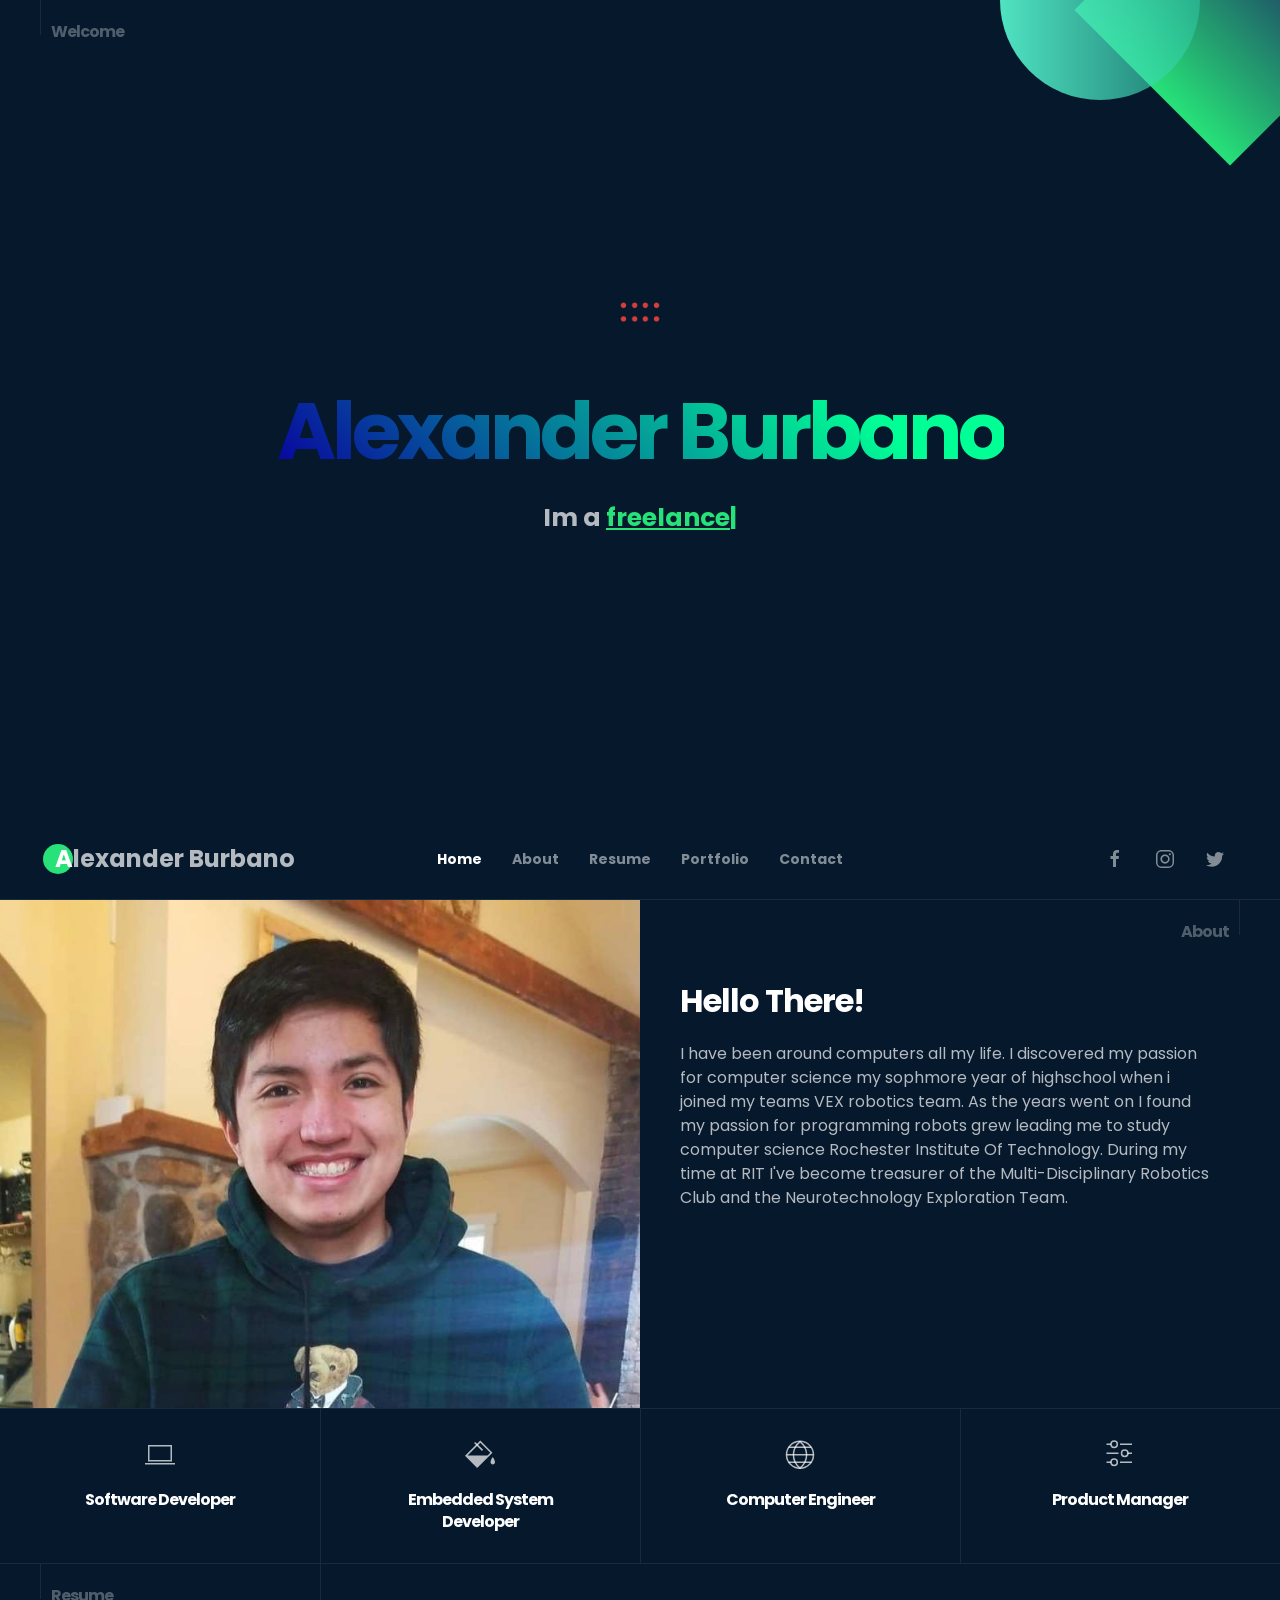
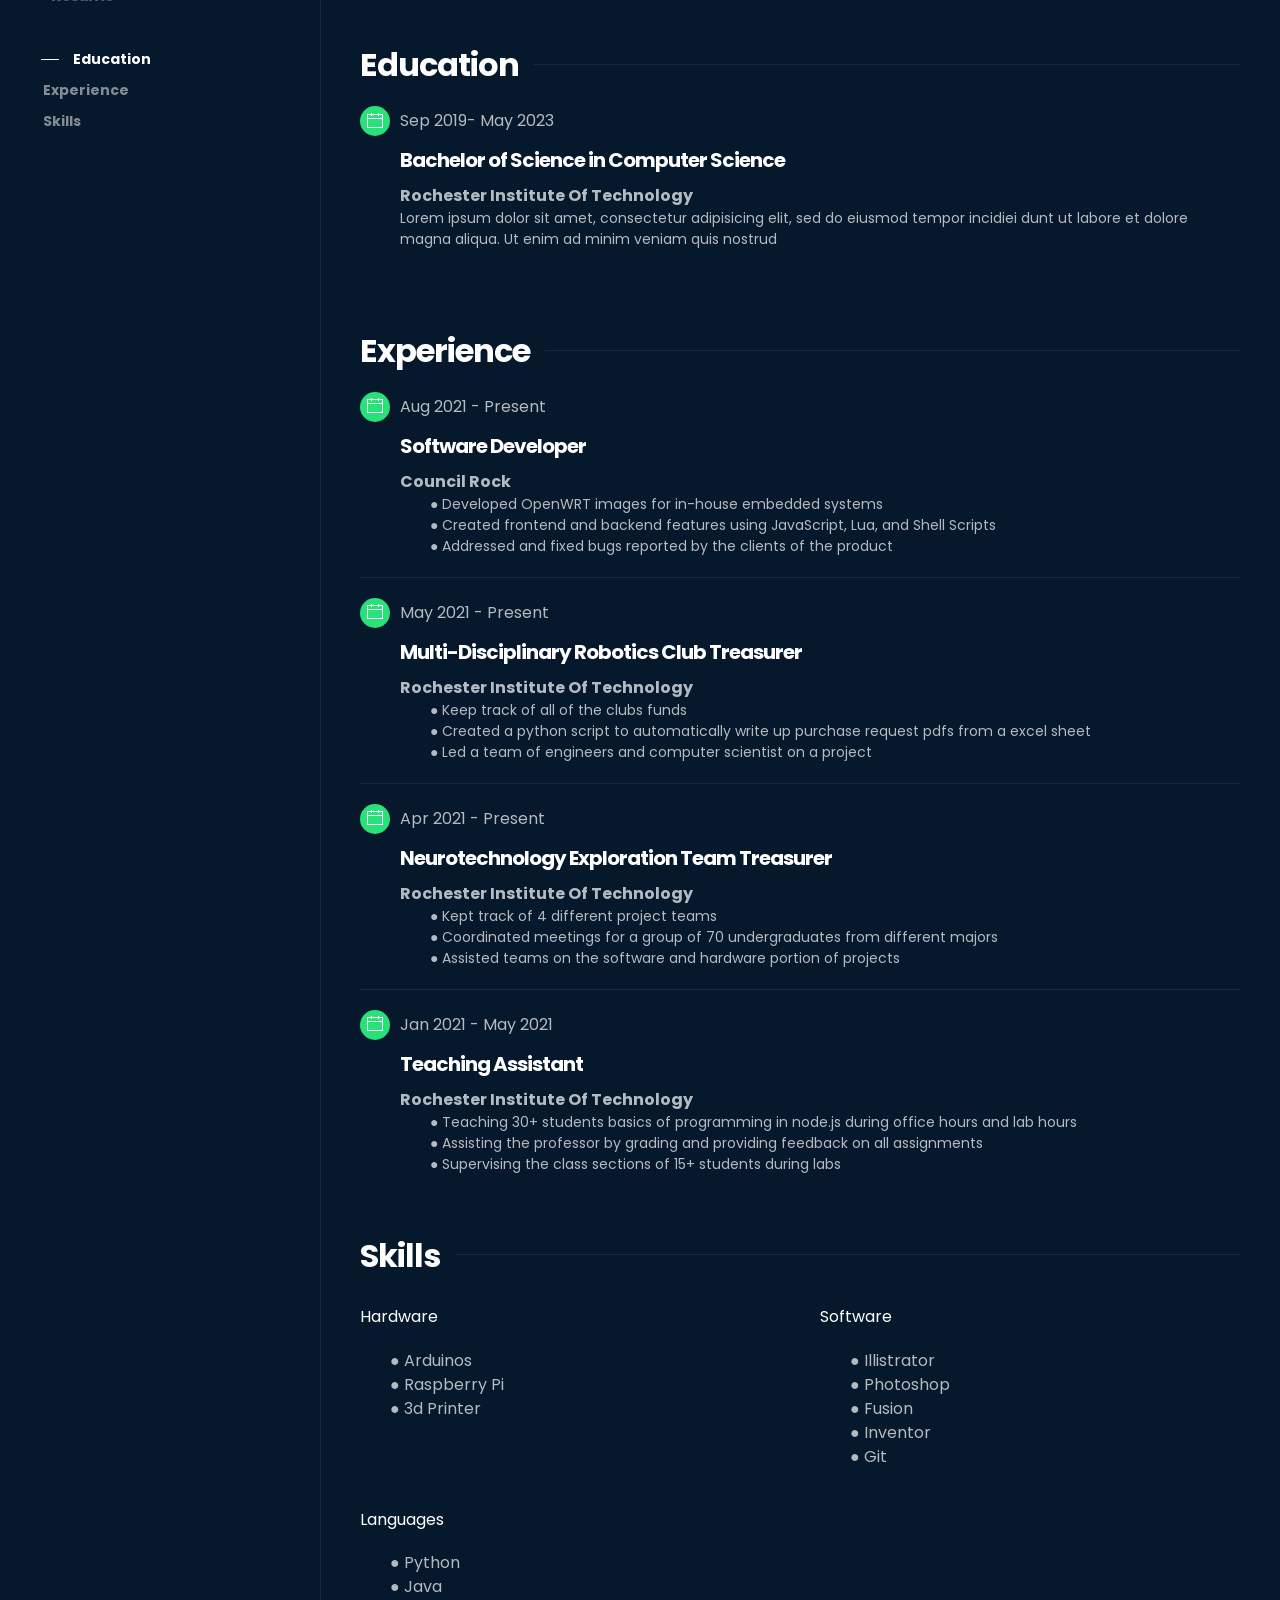
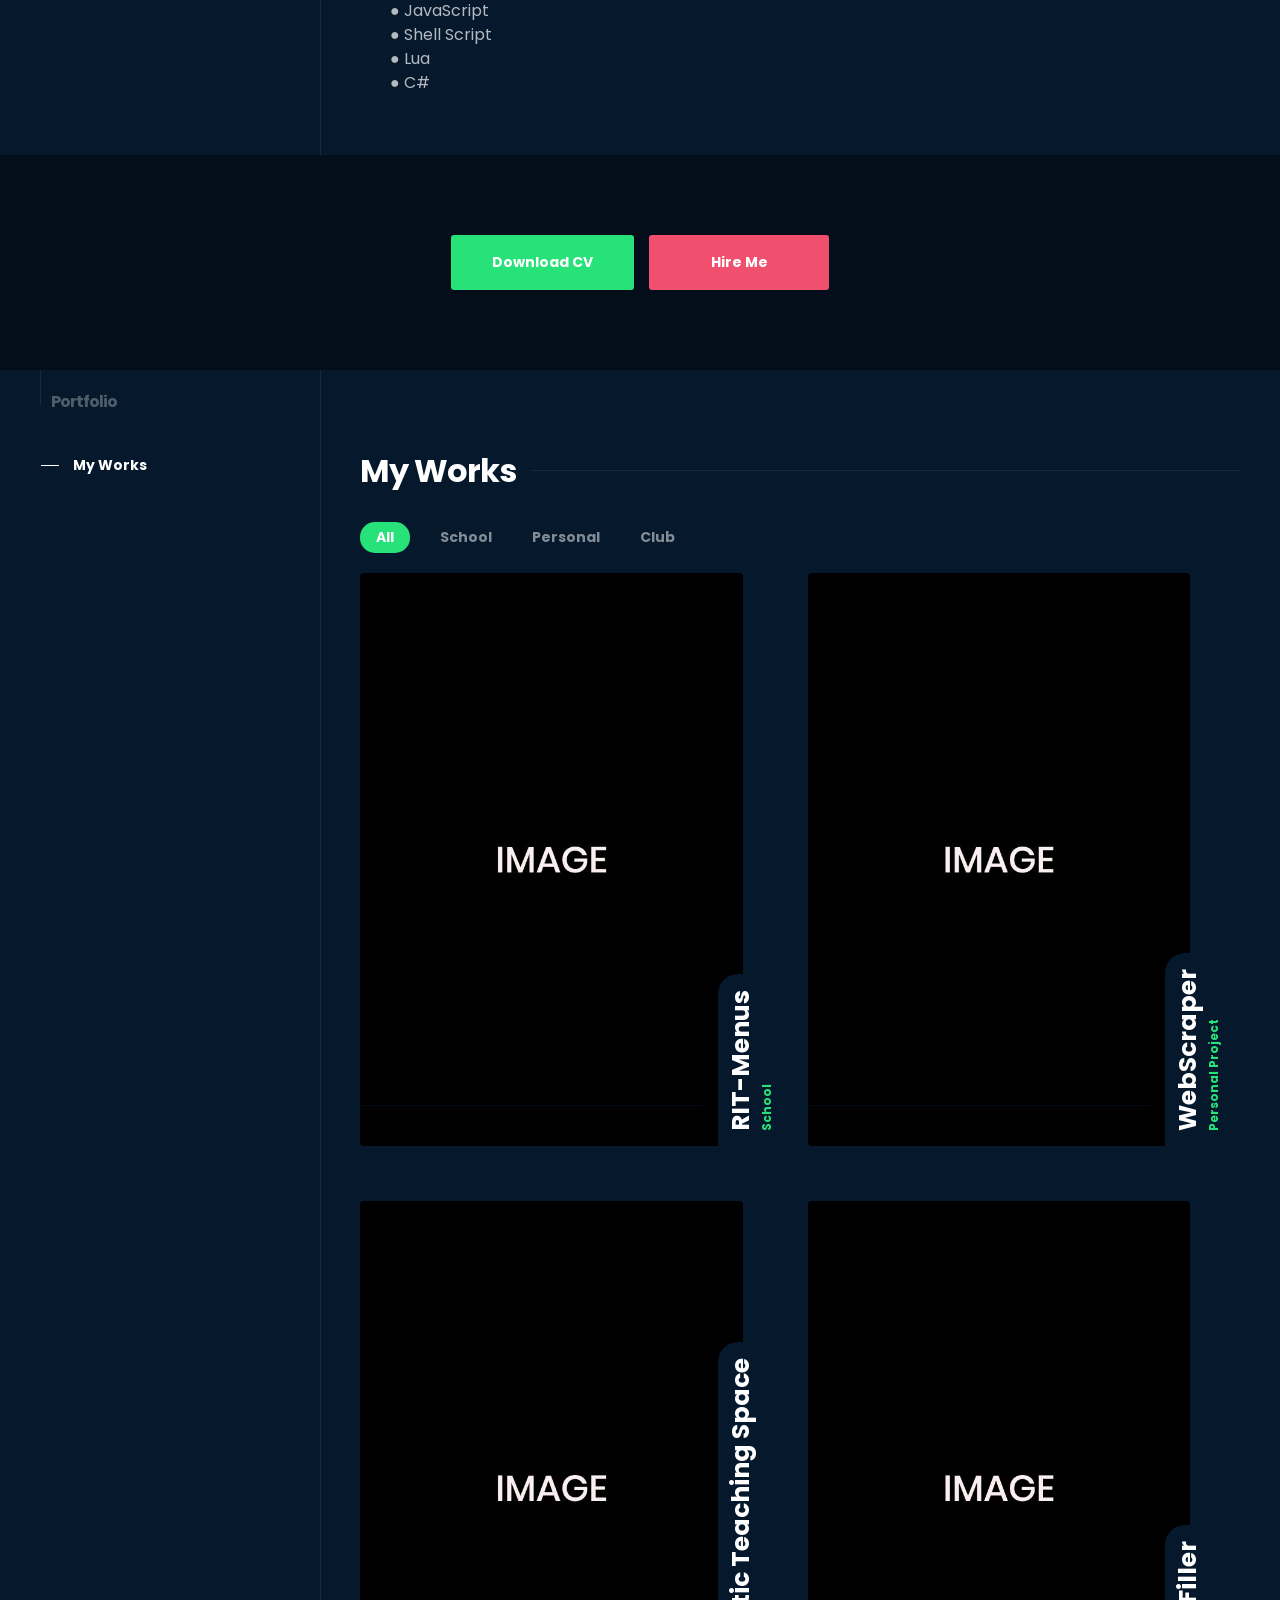
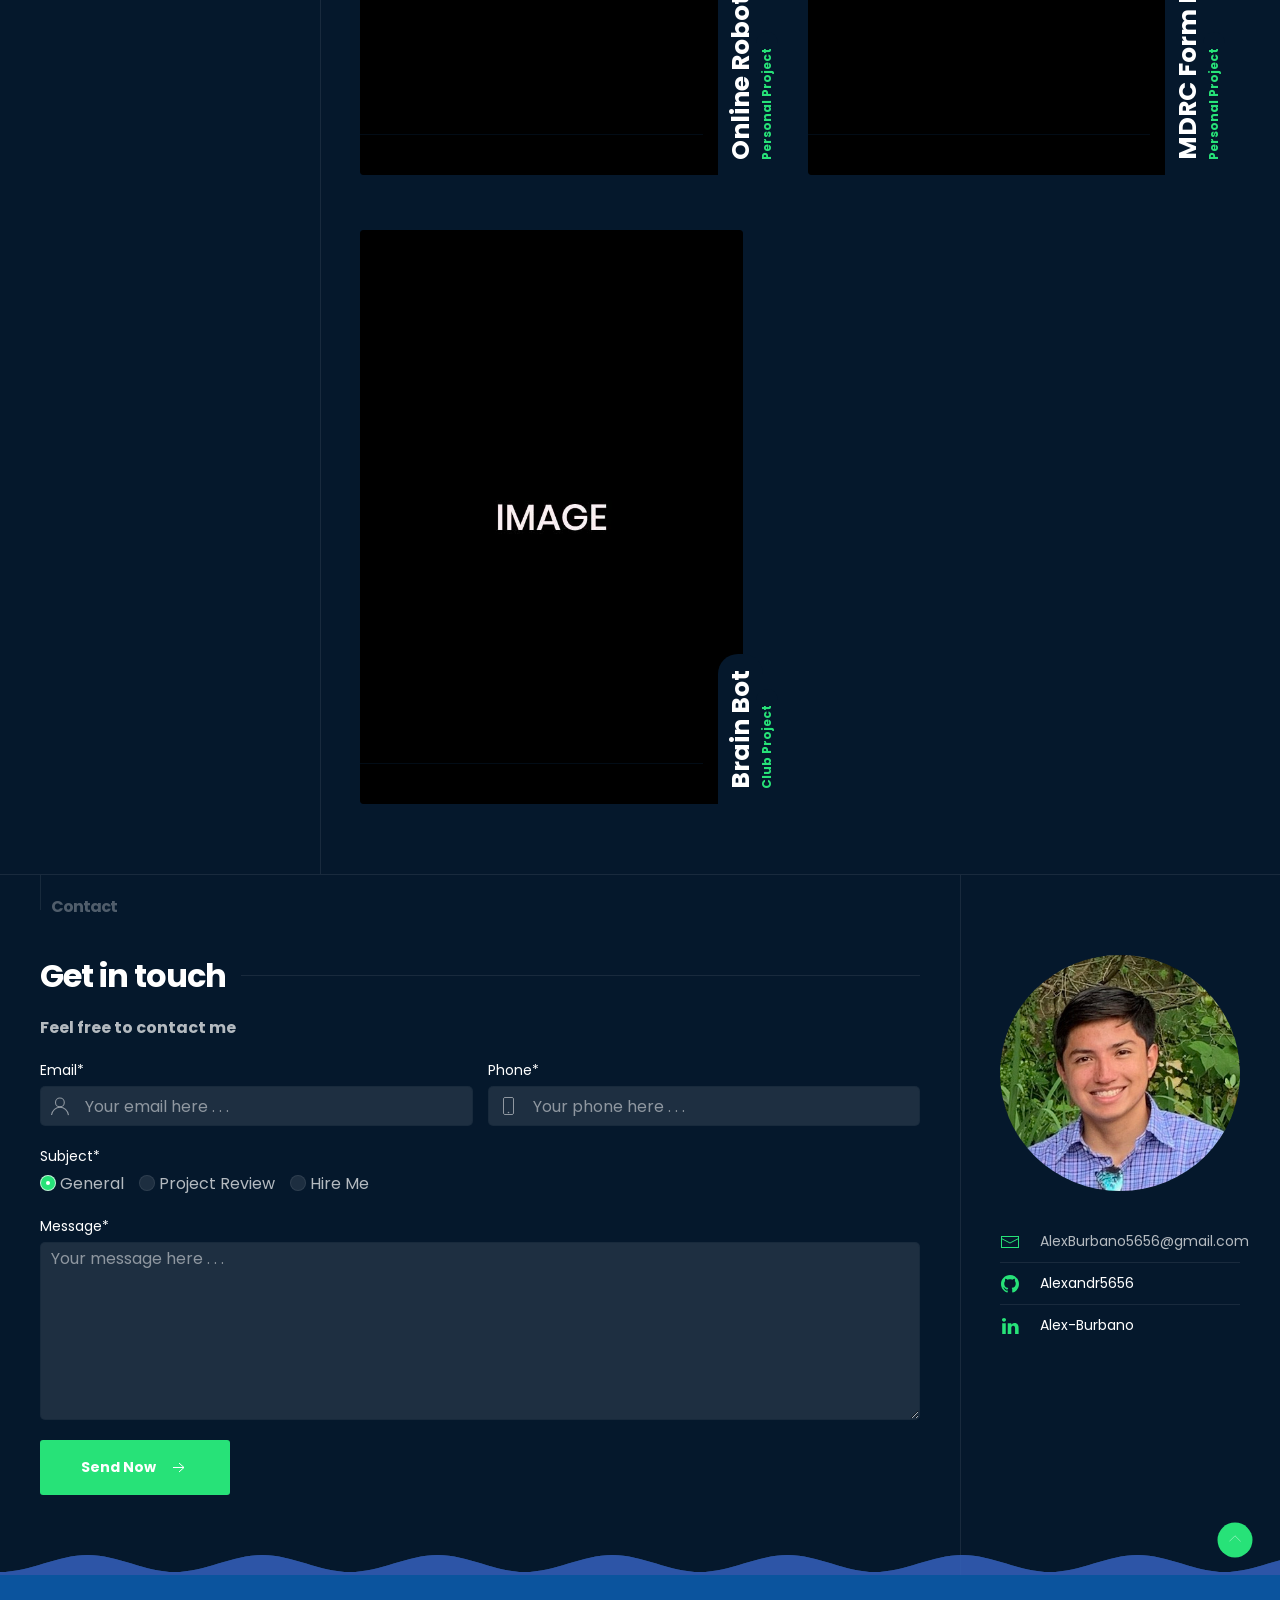
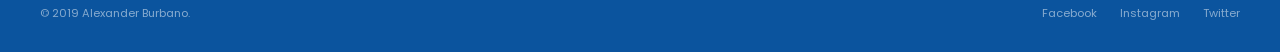
==== commit fc6e966e: "Added Resume" ====
--- a/index.html
+++ b/index.html
@@ -380,12 +380,12 @@
           </div>
         </div>
       </div>
-      <div class="yb-section yb-section-padding uk-background-cover uk-background-fixed " data-uk-parallax="bgy: -200" data-src="src/img/bg/bg2.jpg" data-uk-img>
+      <div class="yb-section yb-section-padding uk-background-cover uk-background-fixed " data-uk-parallax="bgy: -200" data-src="src/img/doc/Alex_Burbano-1.png" data-uk-img>
         <div class="yb-overlay-primary uk-position-cover"></div>
         <div class="uk-container uk-text-center uk-position-relative">
           <div data-uk-grid class="uk-grid-small  uk-flex-center">
             <div>
-              <a href="#" class=" yb-btn uk-button uk-button-primary uk-button-large">Download CV</a>
+              <a href="/src/img/doc/Alex_Burbano.pdf" class=" yb-btn uk-button uk-button-primary uk-button-large" download>Download CV</a>
             </div>
             <div>
               <a href="#contact" class="yb-inner-link yb-btn uk-button uk-button-danger  uk-button-large">Hire Me</a>
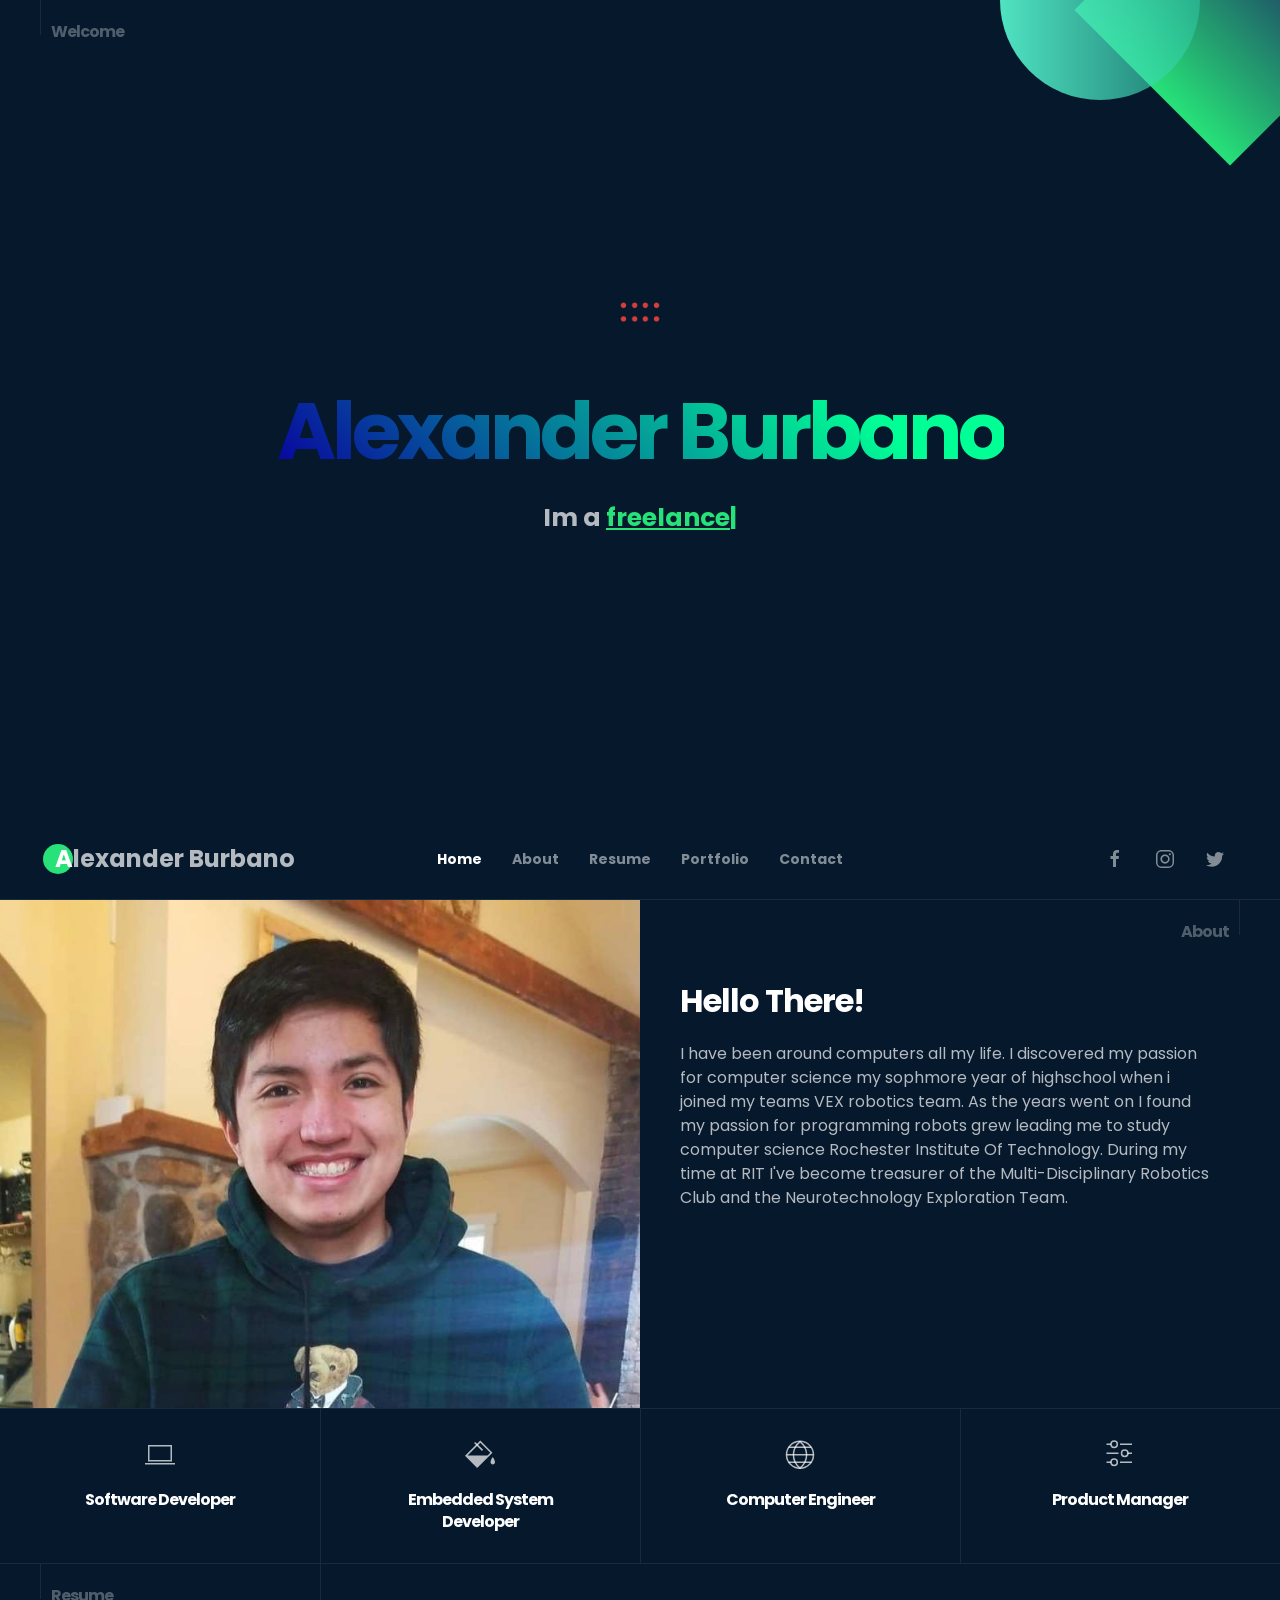
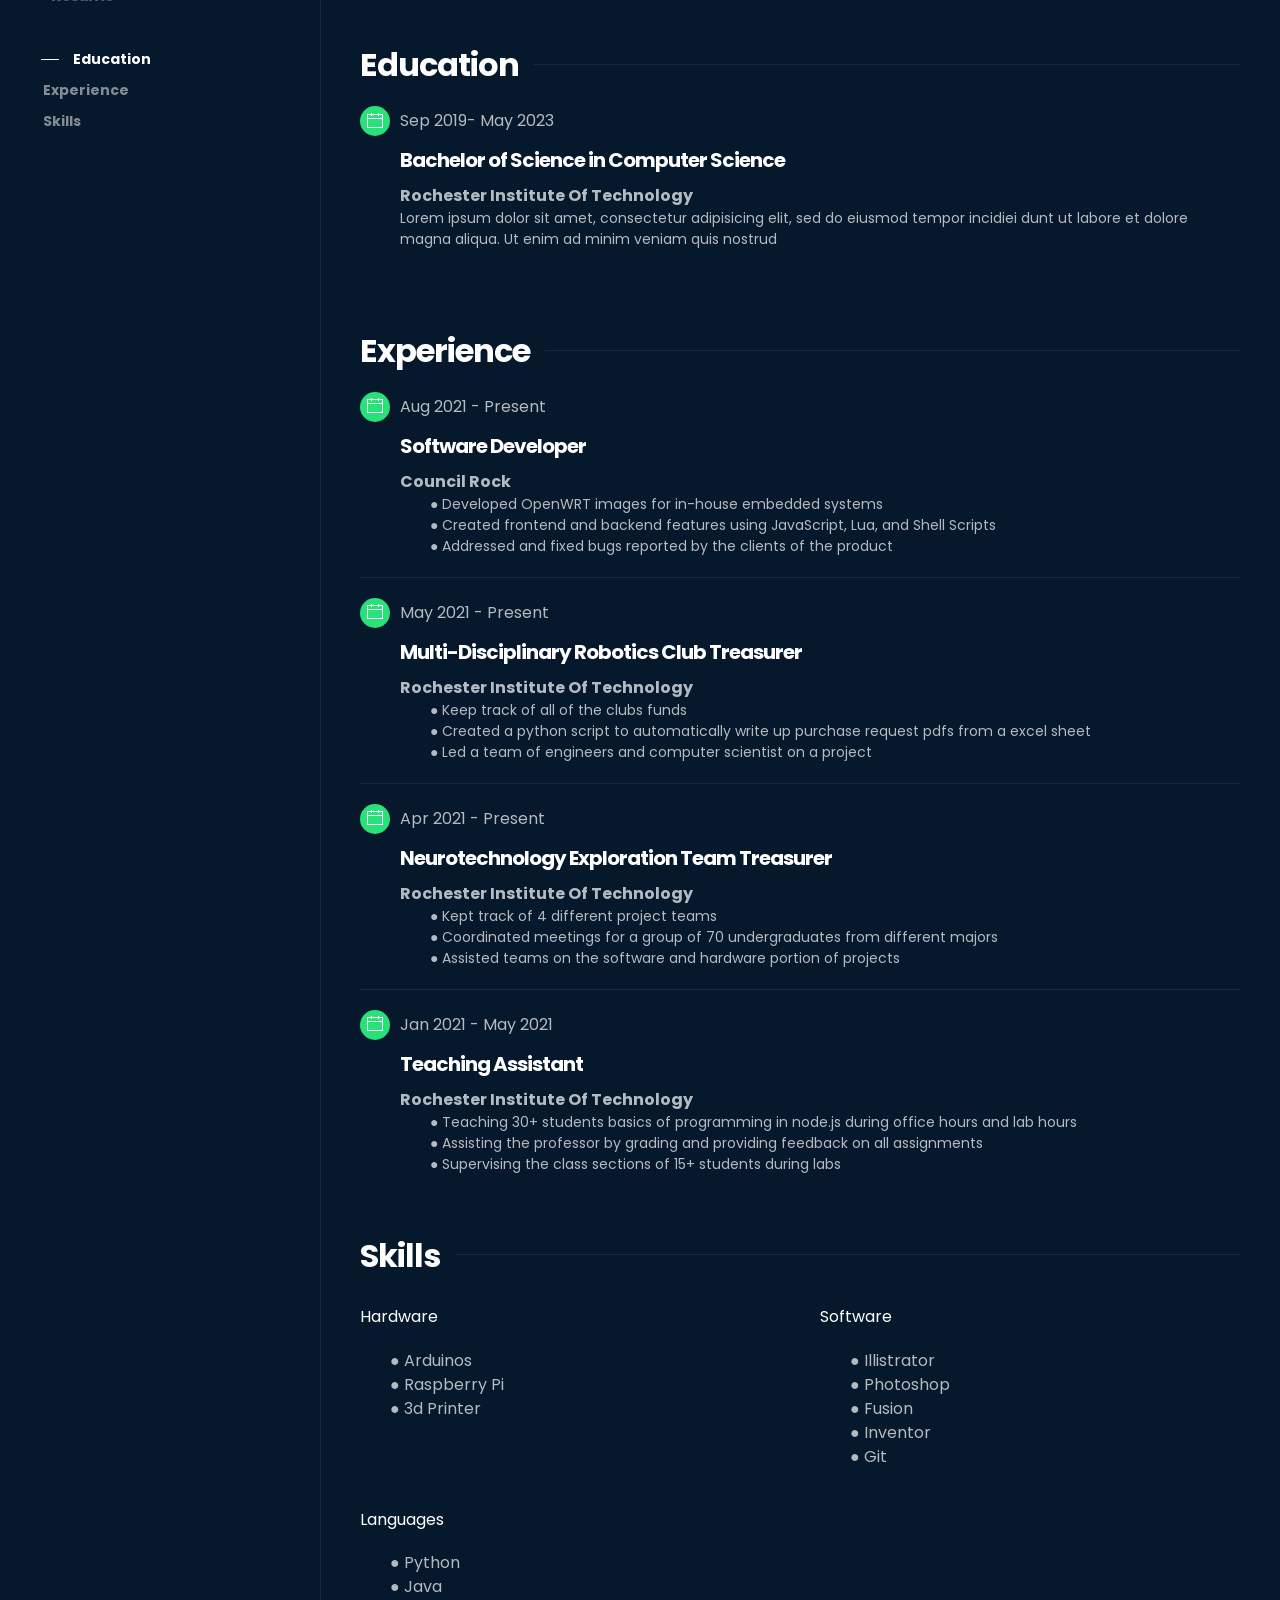
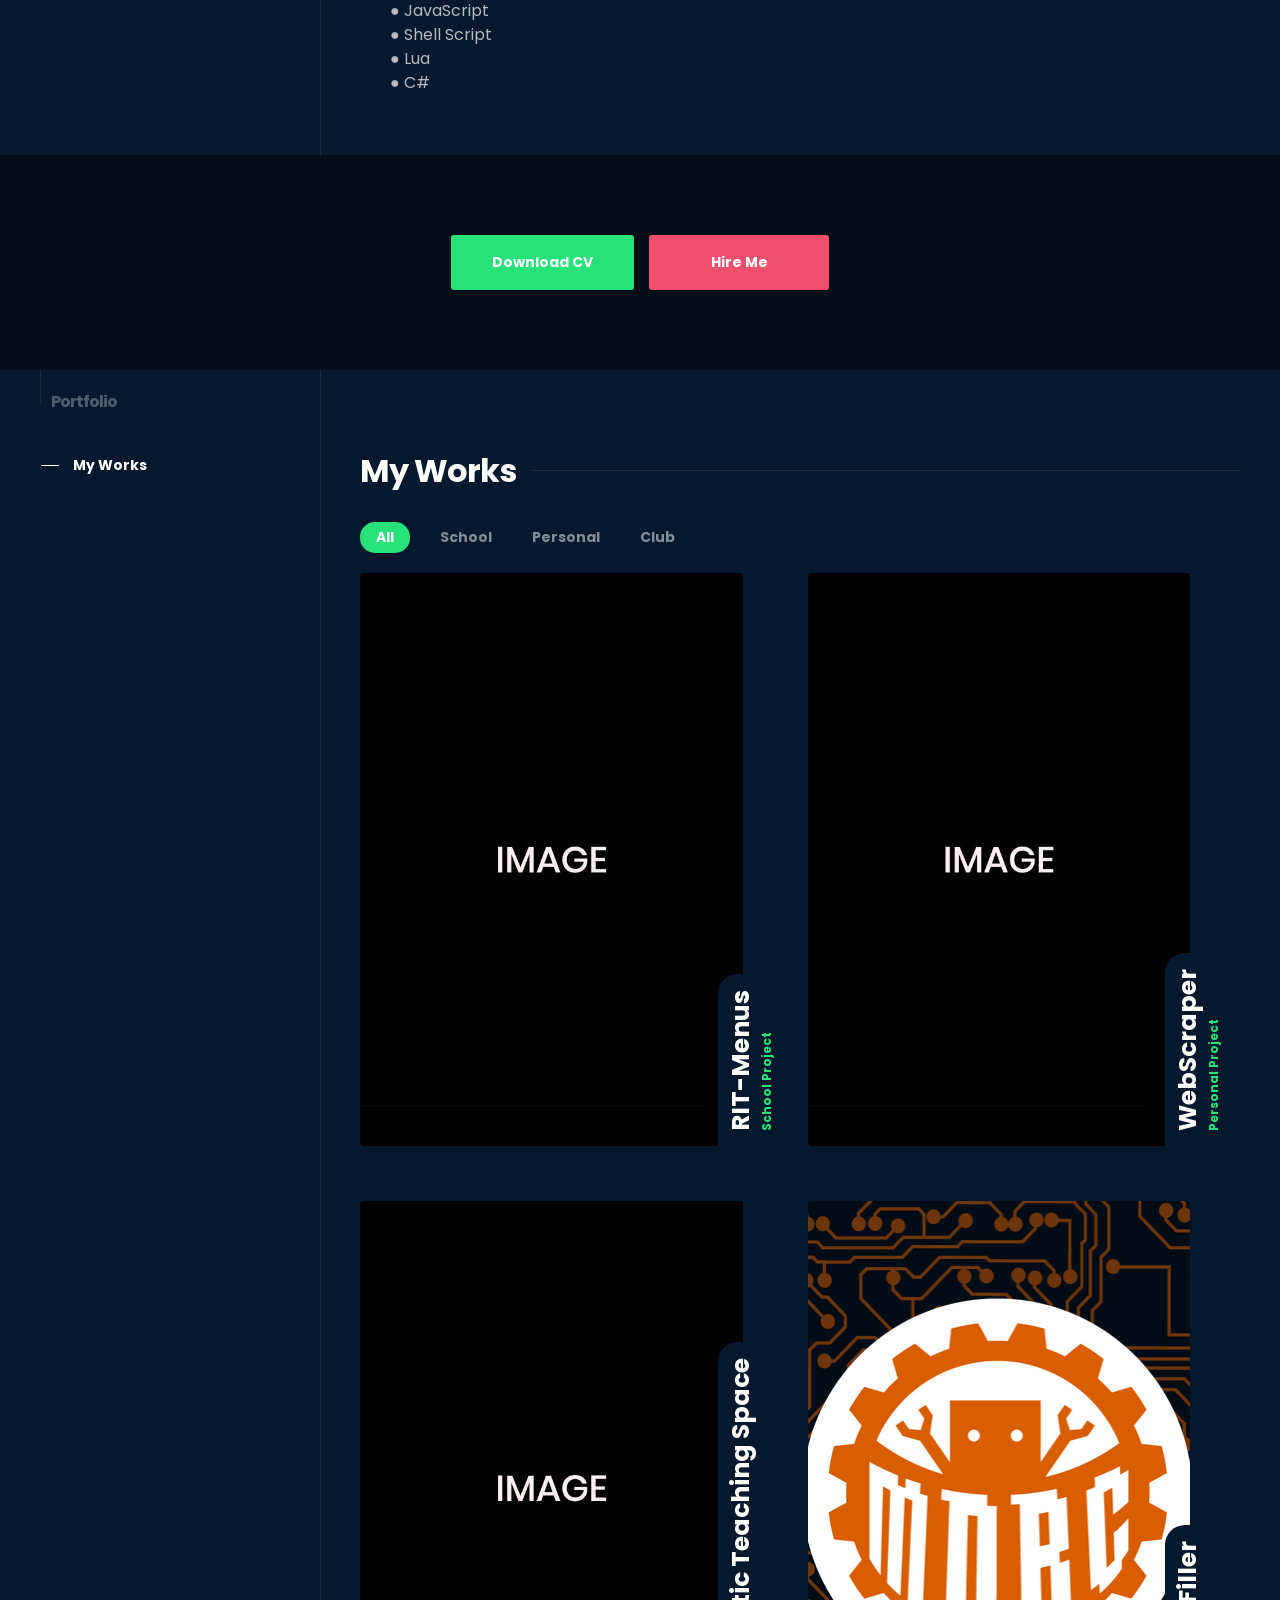
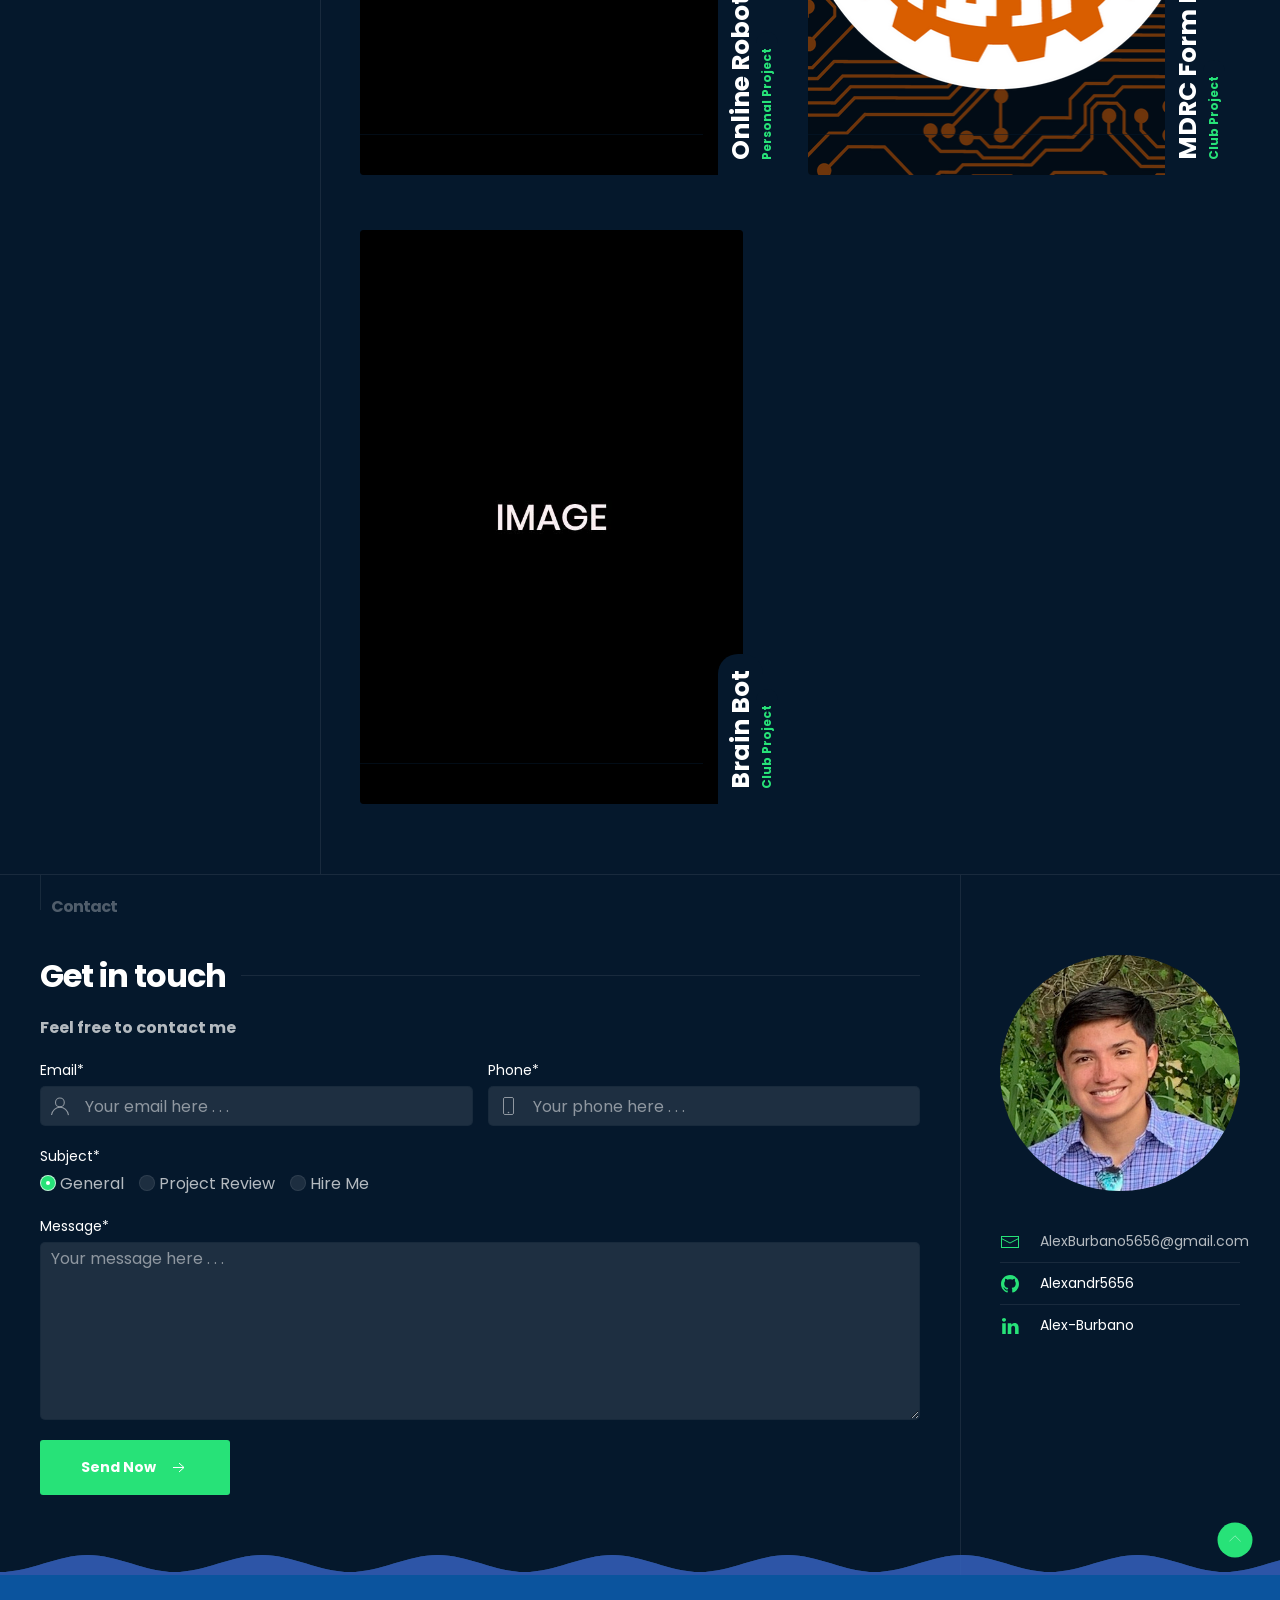
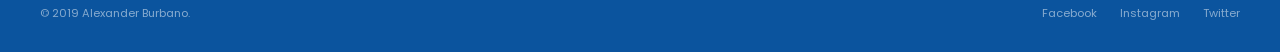
==== commit 75101fff: "Added Projects" ====
--- a/index.html
+++ b/index.html
@@ -446,10 +446,10 @@
                           </div>
                         </div>
                       </div>
-                      <a href="project/project-details-01.html" class="show-portfolio">
+                      <a href="project/RIT-Menu.html" class="show-portfolio">
                         <div class="yb-work-item-title">
                           <h5>RIT-Menus</h5>
-                          <span>School</span>
+                          <span>School Project</span>
                         </div>
                       </a>
                     </div>
@@ -471,7 +471,7 @@
                           </div>
                         </div>
                       </div>
-                      <a href="project/project-details-02.html" class="show-portfolio">
+                      <a href="project/WebScraper.html" class="show-portfolio">
                         <div class="yb-work-item-title">
                           <h5>WebScraper</h5>
                           <span>Personal Project</span>
@@ -496,7 +496,7 @@
                           </div>
                         </div>
                       </div>
-                      <a href="project/project-details-03.html" class="show-portfolio">
+                      <a href="project/ROTS.html" class="show-portfolio">
                         <div class="yb-work-item-title">
                           <h5>Online Robotic Teaching Space</h5>
                           <span>Personal Project</span>
@@ -508,23 +508,23 @@
                     <div class="yb-work-item uk-transition-toggle">
                       <div class="yb-work-item-img-wrap">
                         <div class="yb-work-item-img">
-                          <img src="src/img/empty.png" width="383" height="574" data-src="src/img/work/04.jpg" class="uk-transition-scale-up uk-transition-opaque" alt="" data-uk-img />
+                          <img src="src/img/empty.png" width="383" height="574" data-src="src/img/work/MDRCBanner.png"  class="uk-transition-scale-up uk-transition-opaque" alt="" data-uk-img />
                         </div>
                         <div class="yb-work-item-overlay uk-transition-fade uk-position-cover uk-position-small uk-overlay  uk-flex uk-flex-center uk-flex-middle">
                           <div>
-                            <a href="src/img/work/04.jpg" class="yb-lightbox uk-transition-slide-left" data-caption="Caption Title Web, Design">
+                            <a href="src/img/work/MDRC.png" class="yb-lightbox uk-transition-slide-left" data-caption="Caption Title Web, Design">
                               <span data-uk-icon="icon:plus; ratio:1.2"></span>
                             </a>
-                            <a href="project/project-details-01.html" class="">
+                            <a href="project/mdrc-form-filler.html" class="">
                               <span data-uk-icon="icon:link; ratio:1.2"></span>
                             </a>
                           </div>
                         </div>
                       </div>
-                      <a href="project/project-details-04.html" class="show-portfolio">
+                      <a href="project/mdrc-form-filler.html" class="show-portfolio">
                         <div class="yb-work-item-title">
                           <h5>MDRC Form Filler</h5>
-                          <span>Personal Project</span>
+                          <span>Club Project</span>
                         </div>
                       </a>
                     </div>
@@ -546,7 +546,7 @@
                           </div>
                         </div>
                       </div>
-                      <a href="project/project-details-05.html" class="show-portfolio">
+                      <a href="project/brain-bot.html" class="show-portfolio">
                         <div class="yb-work-item-title">
                           <h5>Brain Bot</h5>
                           <span>Club Project</span>
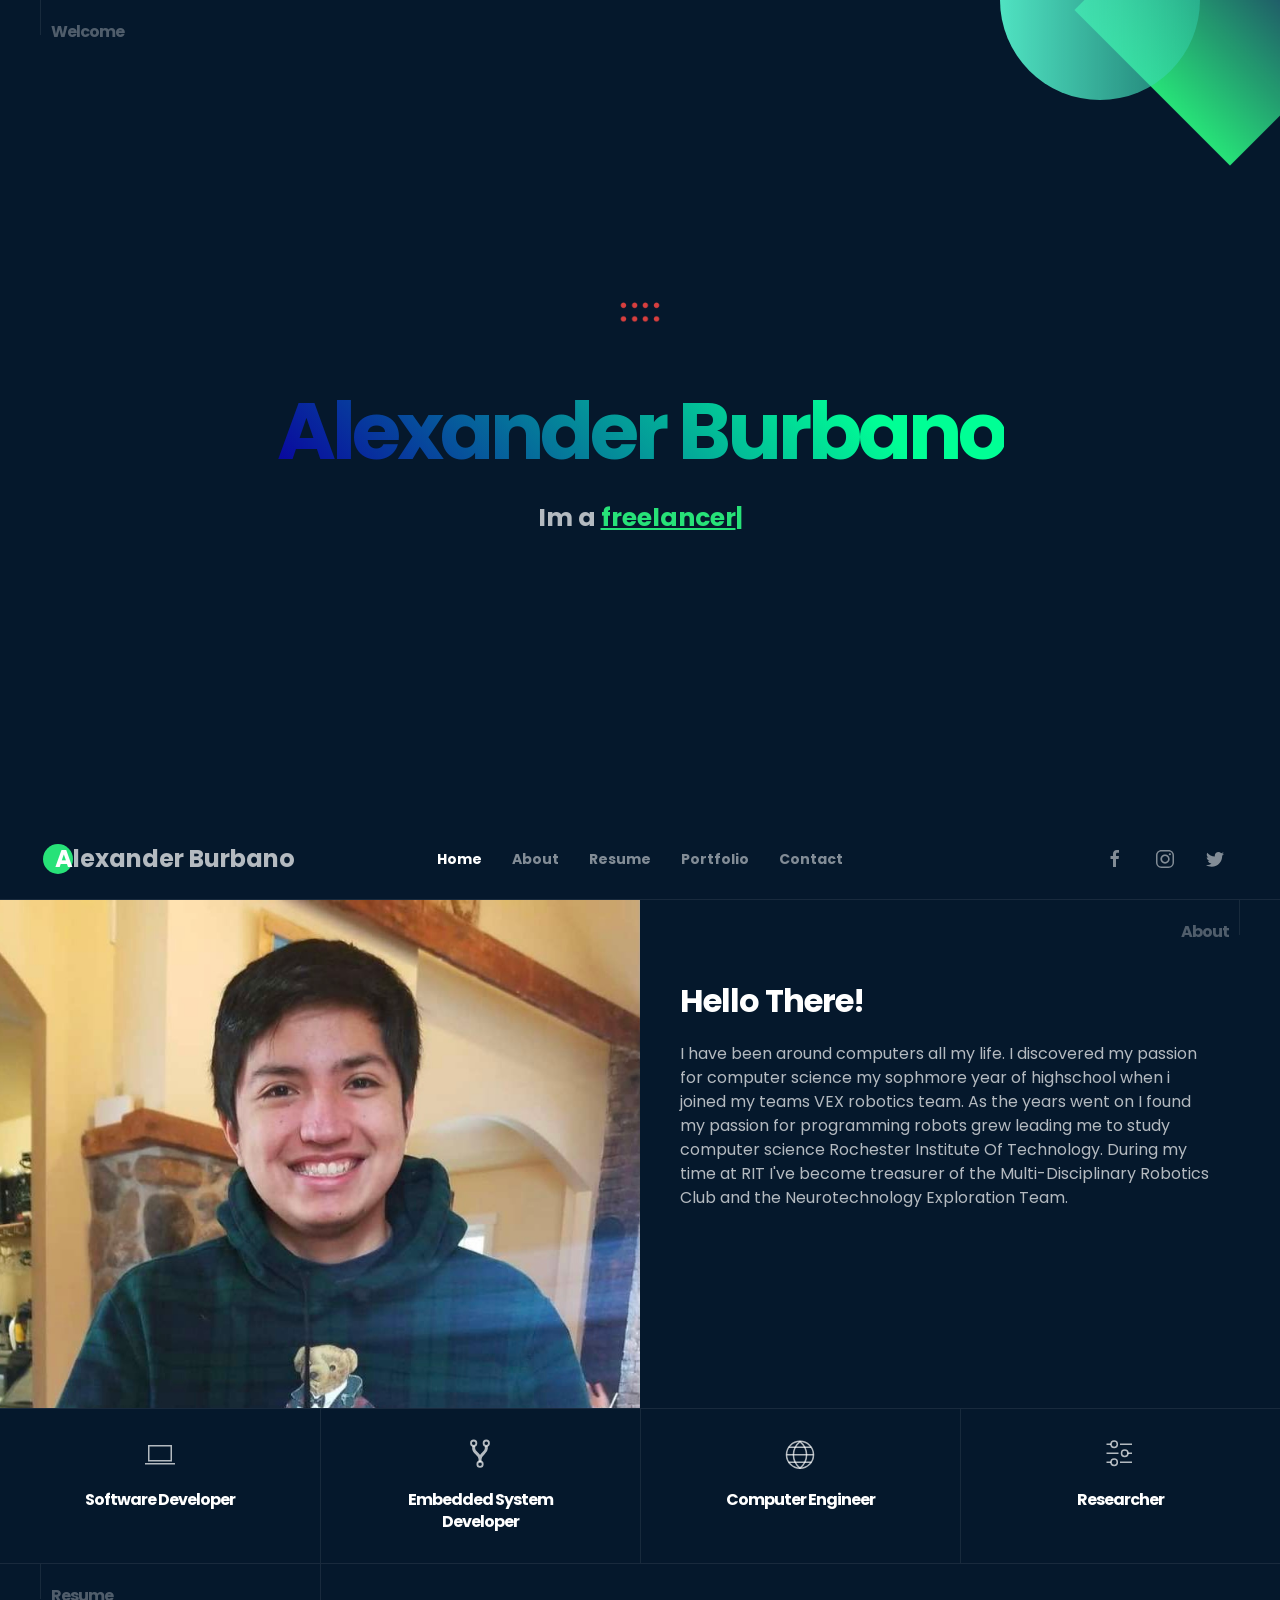
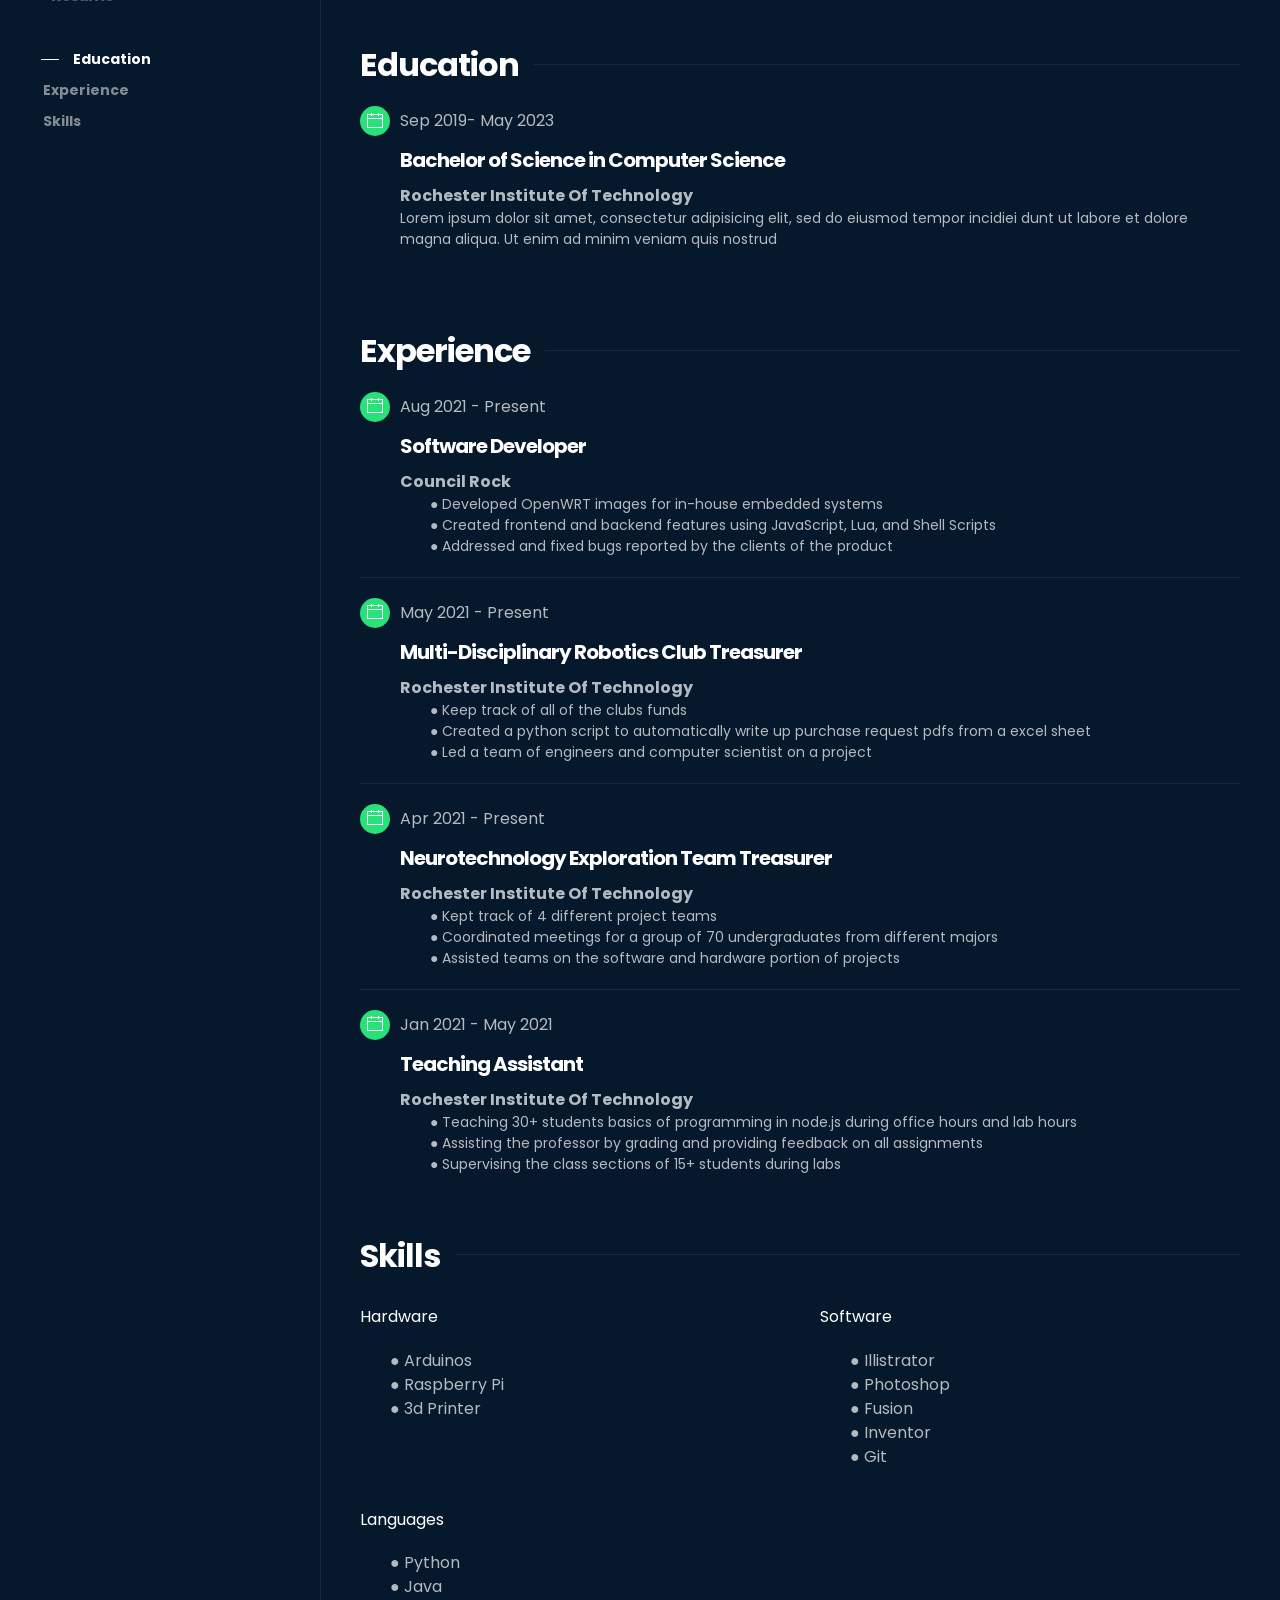
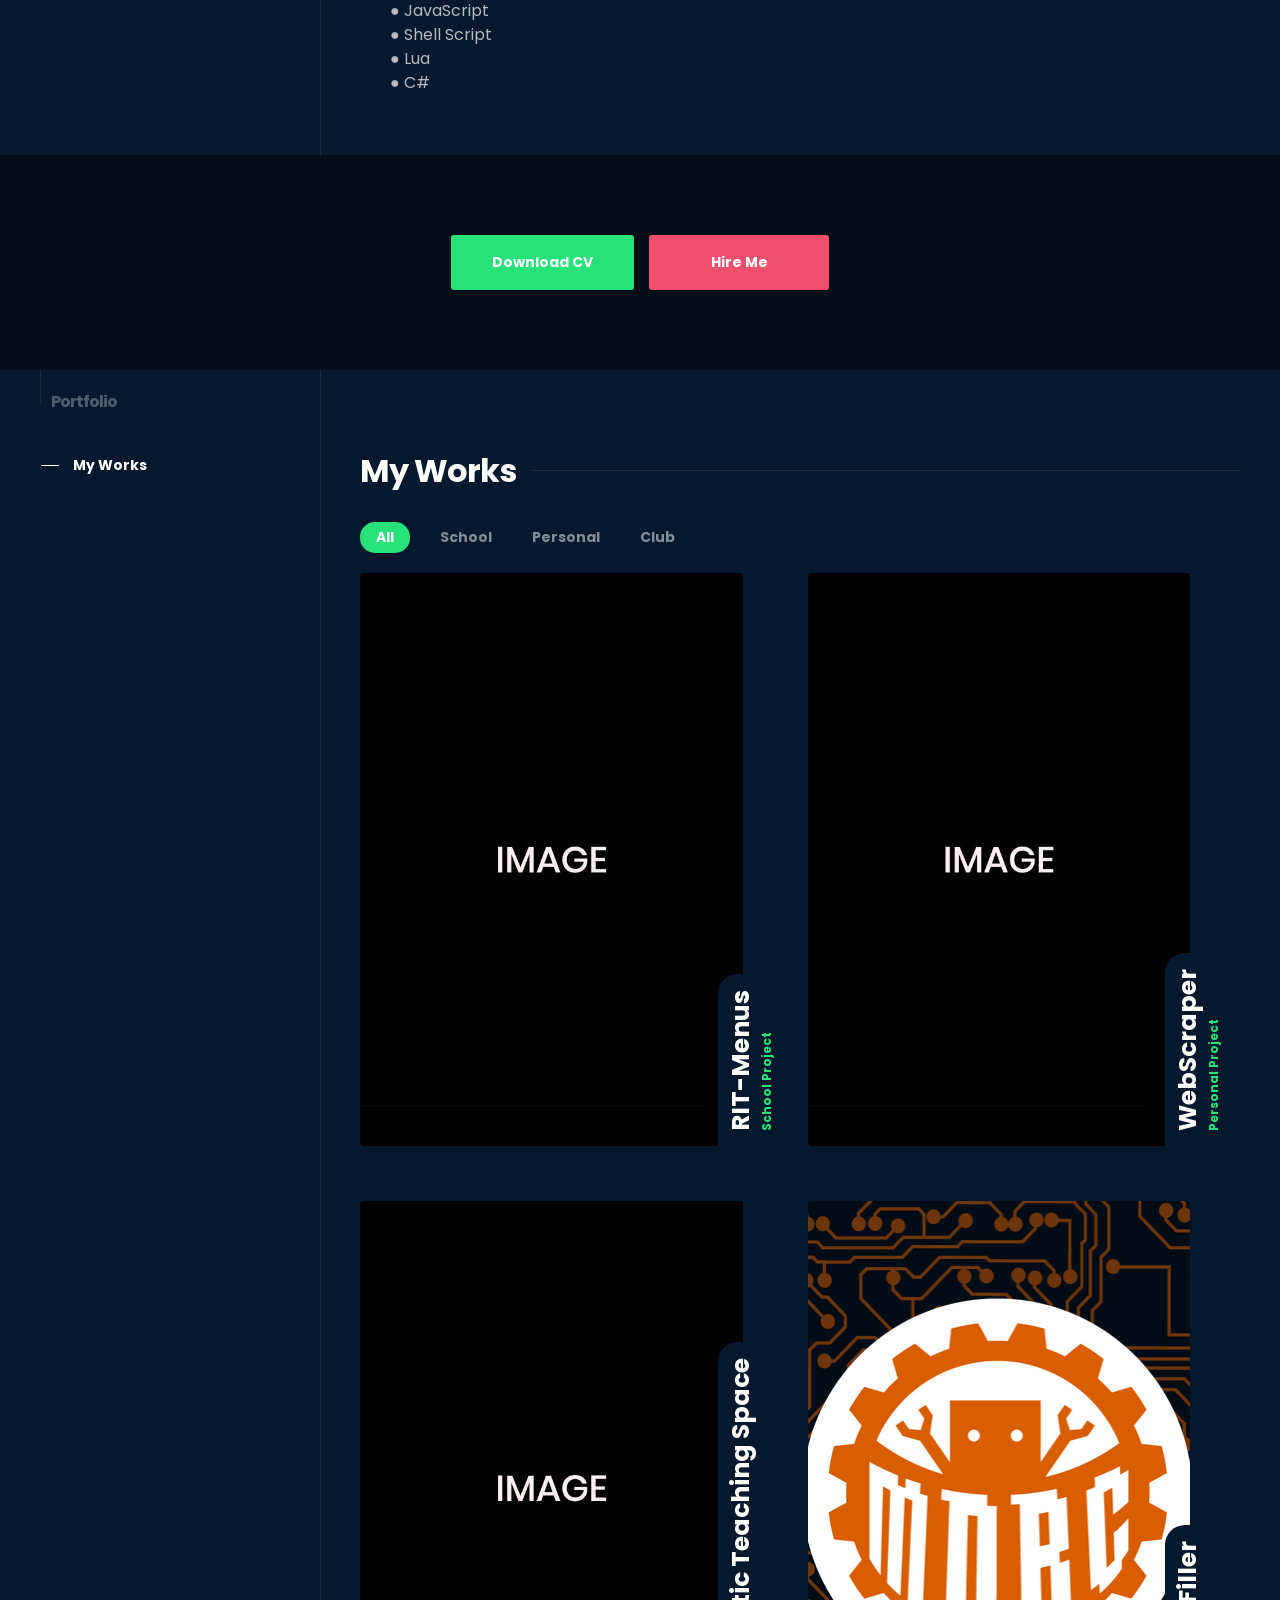
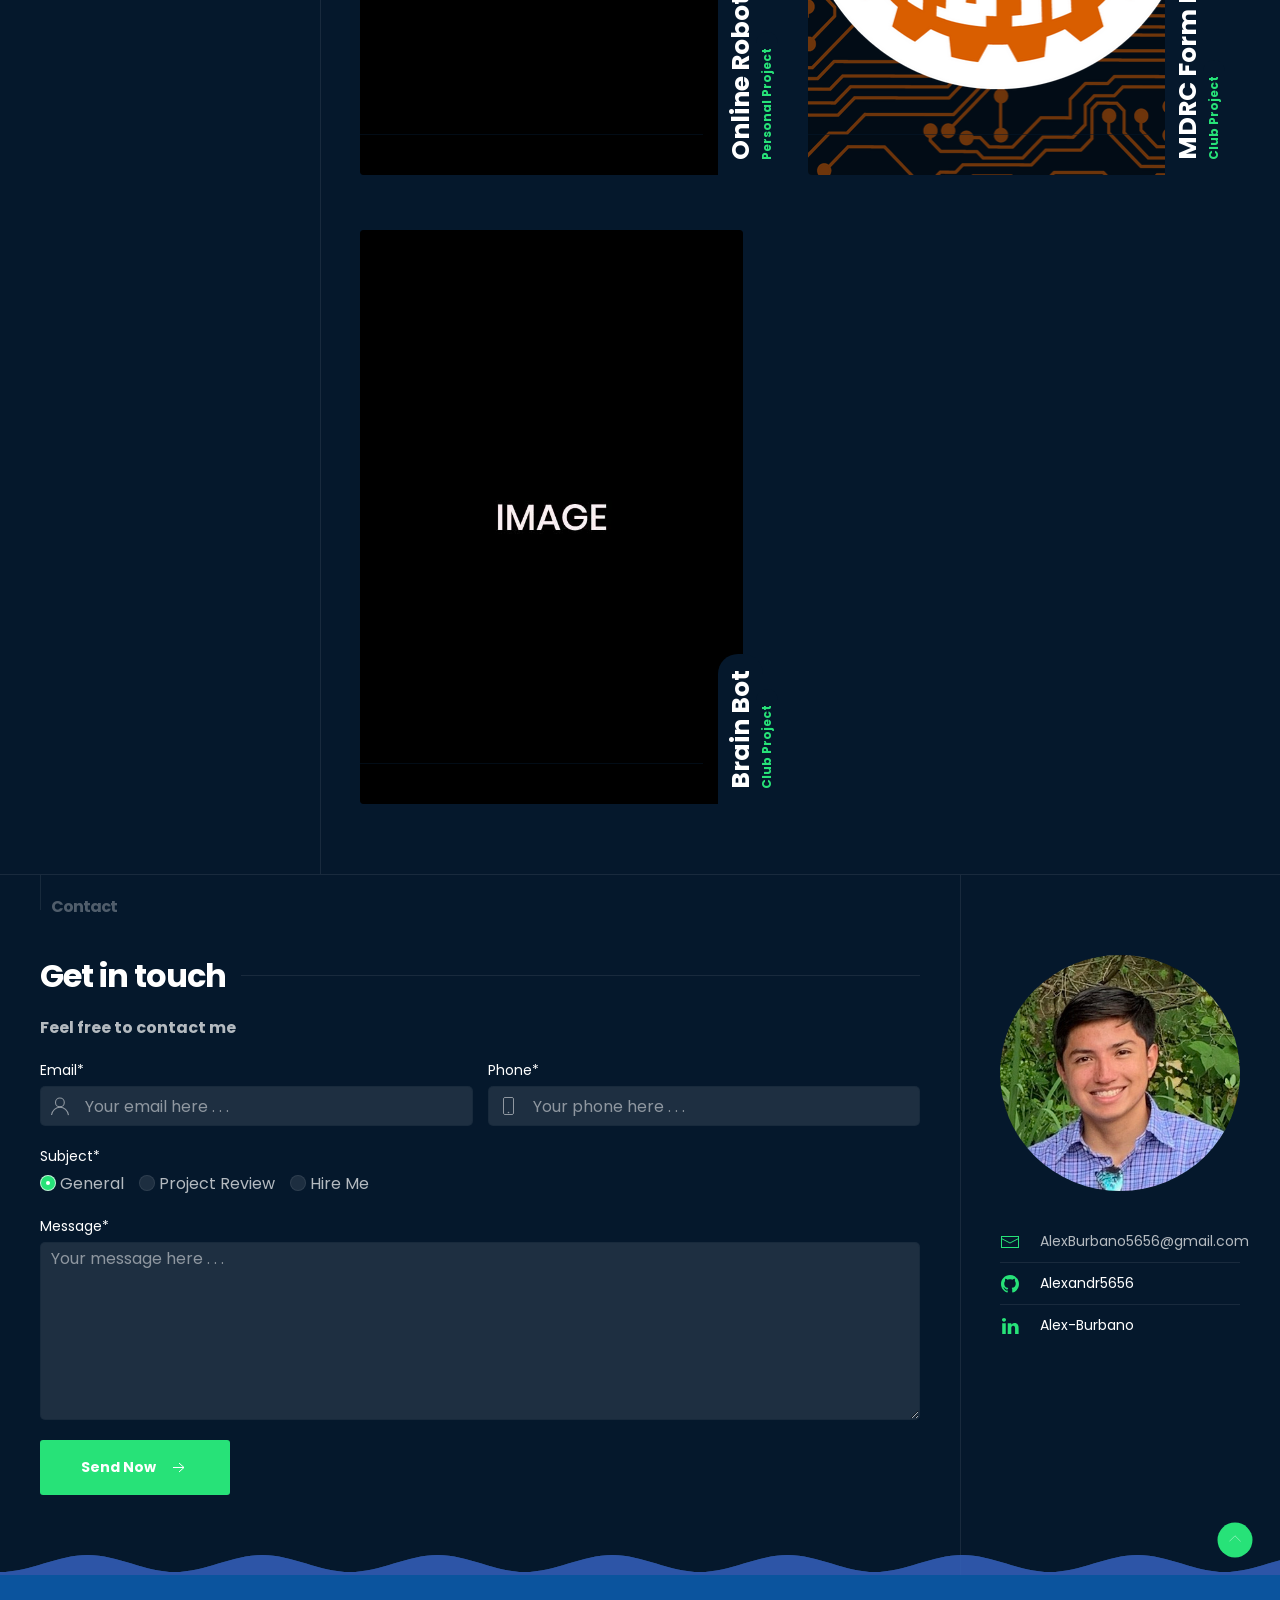
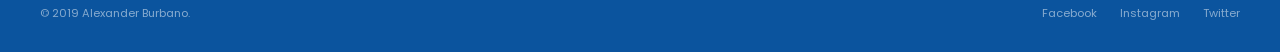
==== commit fec592bf: "Added new title" ====
--- a/index.html
+++ b/index.html
@@ -160,7 +160,7 @@
             </div>
             <div>
               <div class="yb-box-service">
-                <span class="uk-icon" data-uk-icon="icon: paint-bucket; ratio: 1.5"></span>
+                <span class="uk-icon" data-uk-icon="icon: git-fork; ratio: 1.5"></span>
                 <h5>Embedded System Developer</h5>
               </div>
             </div>
@@ -173,7 +173,7 @@
             <div>
               <div class="yb-box-service">
                 <span class="uk-icon" data-uk-icon="icon: settings; ratio: 1.5"></span>
-                <h5>Product Manager</h5>
+                <h5>Researcher</h5>
               </div>
             </div>
           </div>
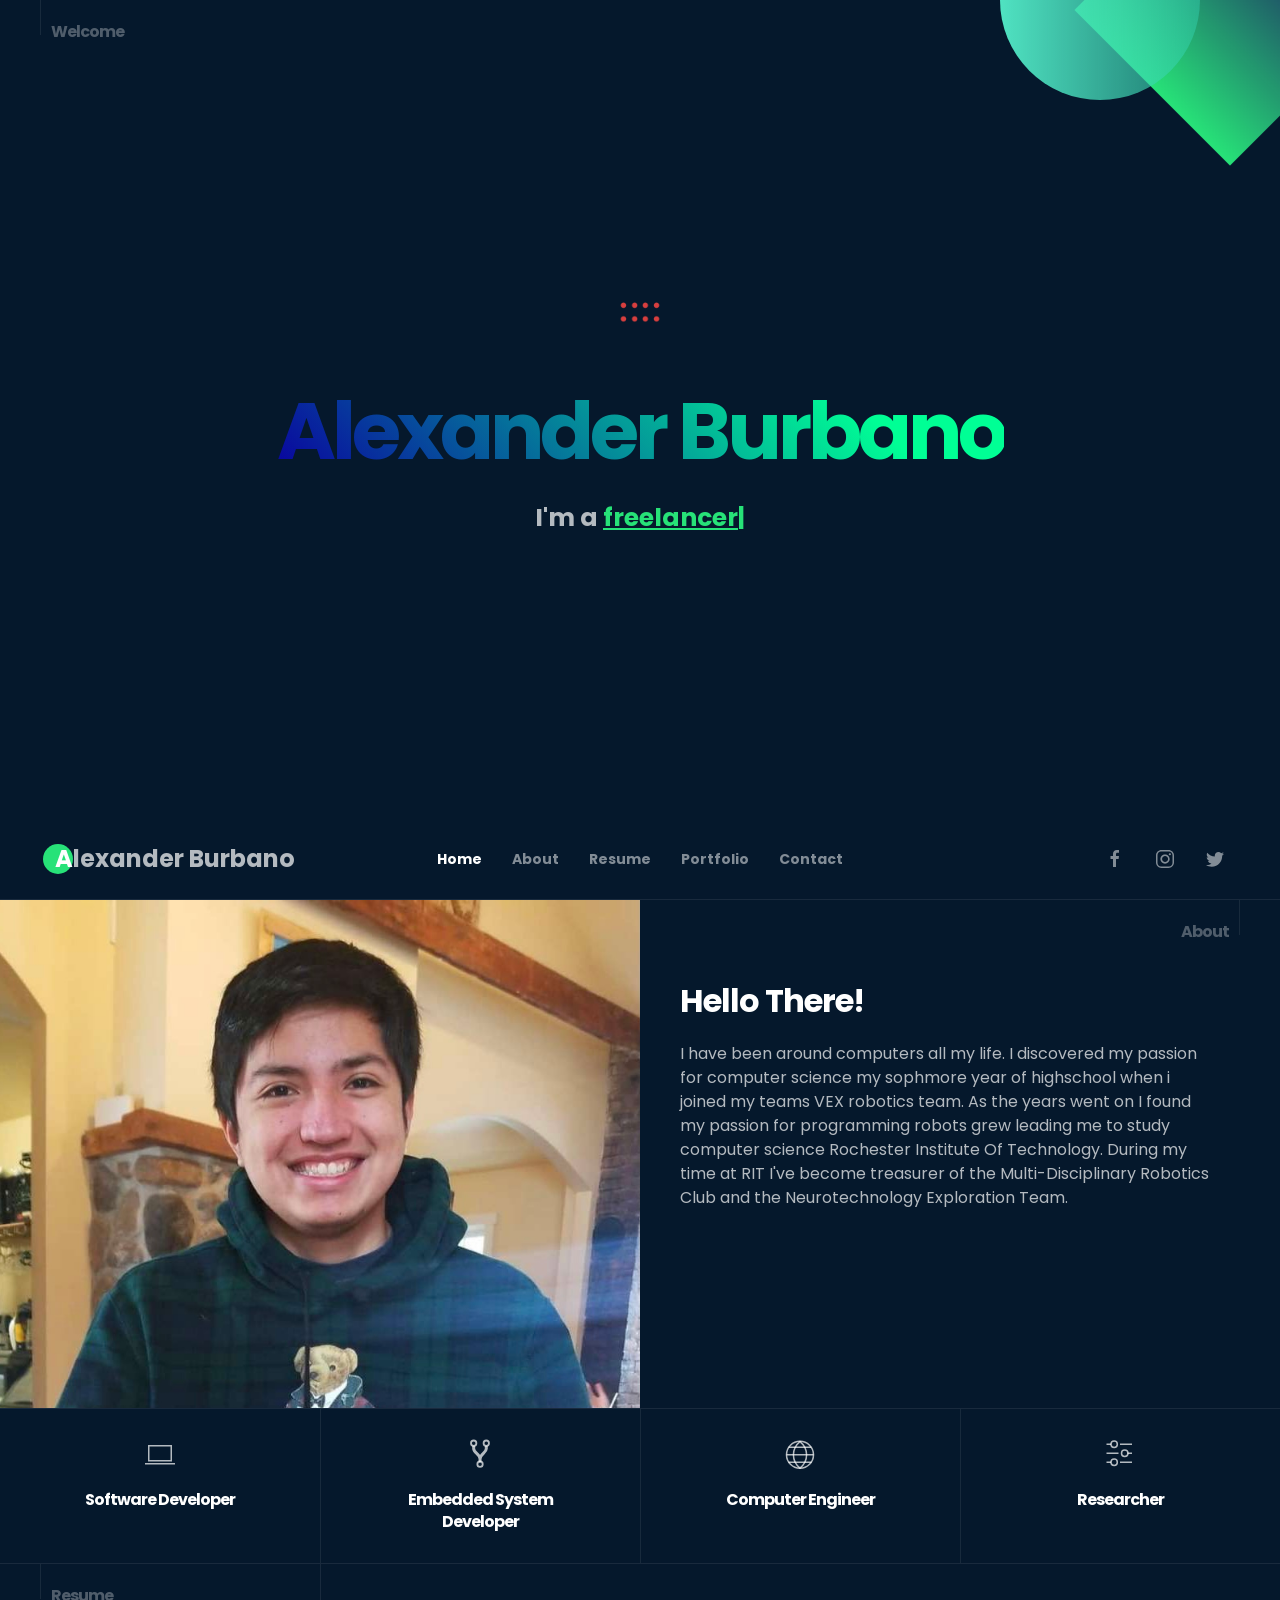
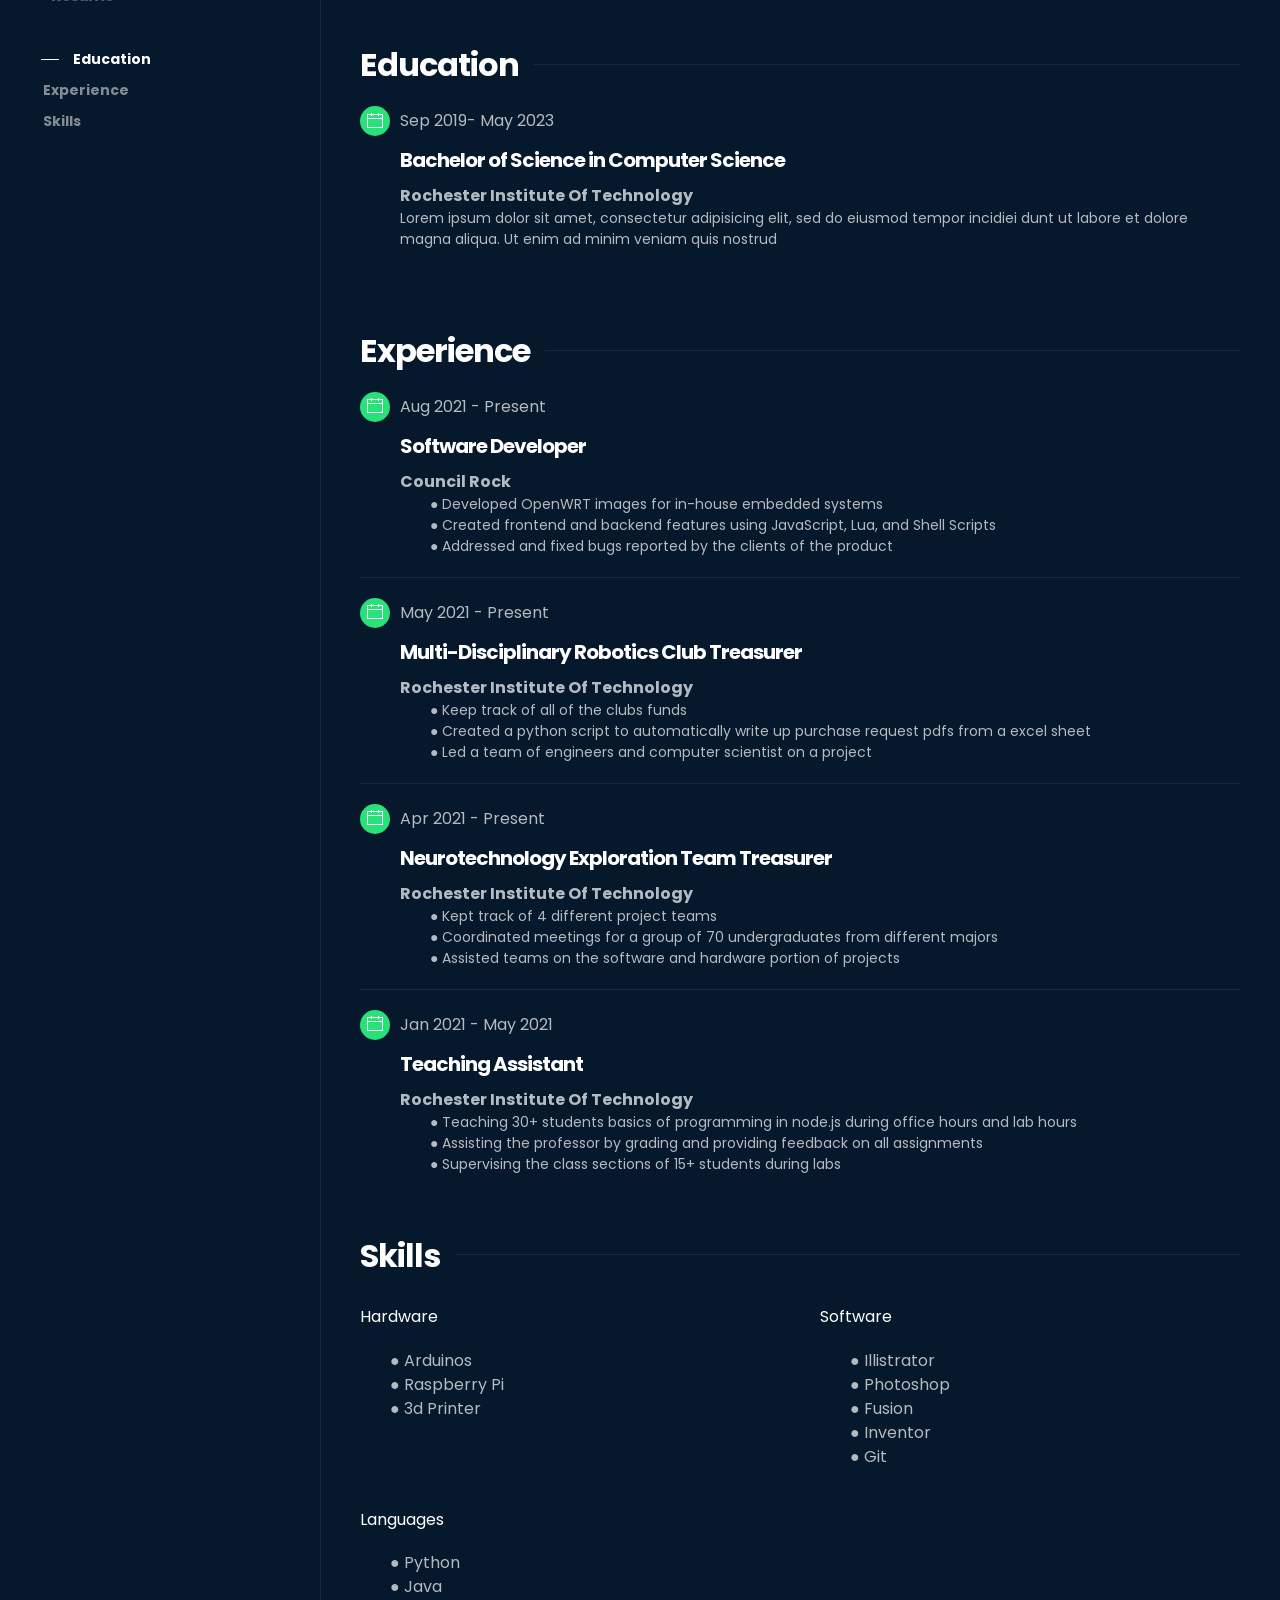
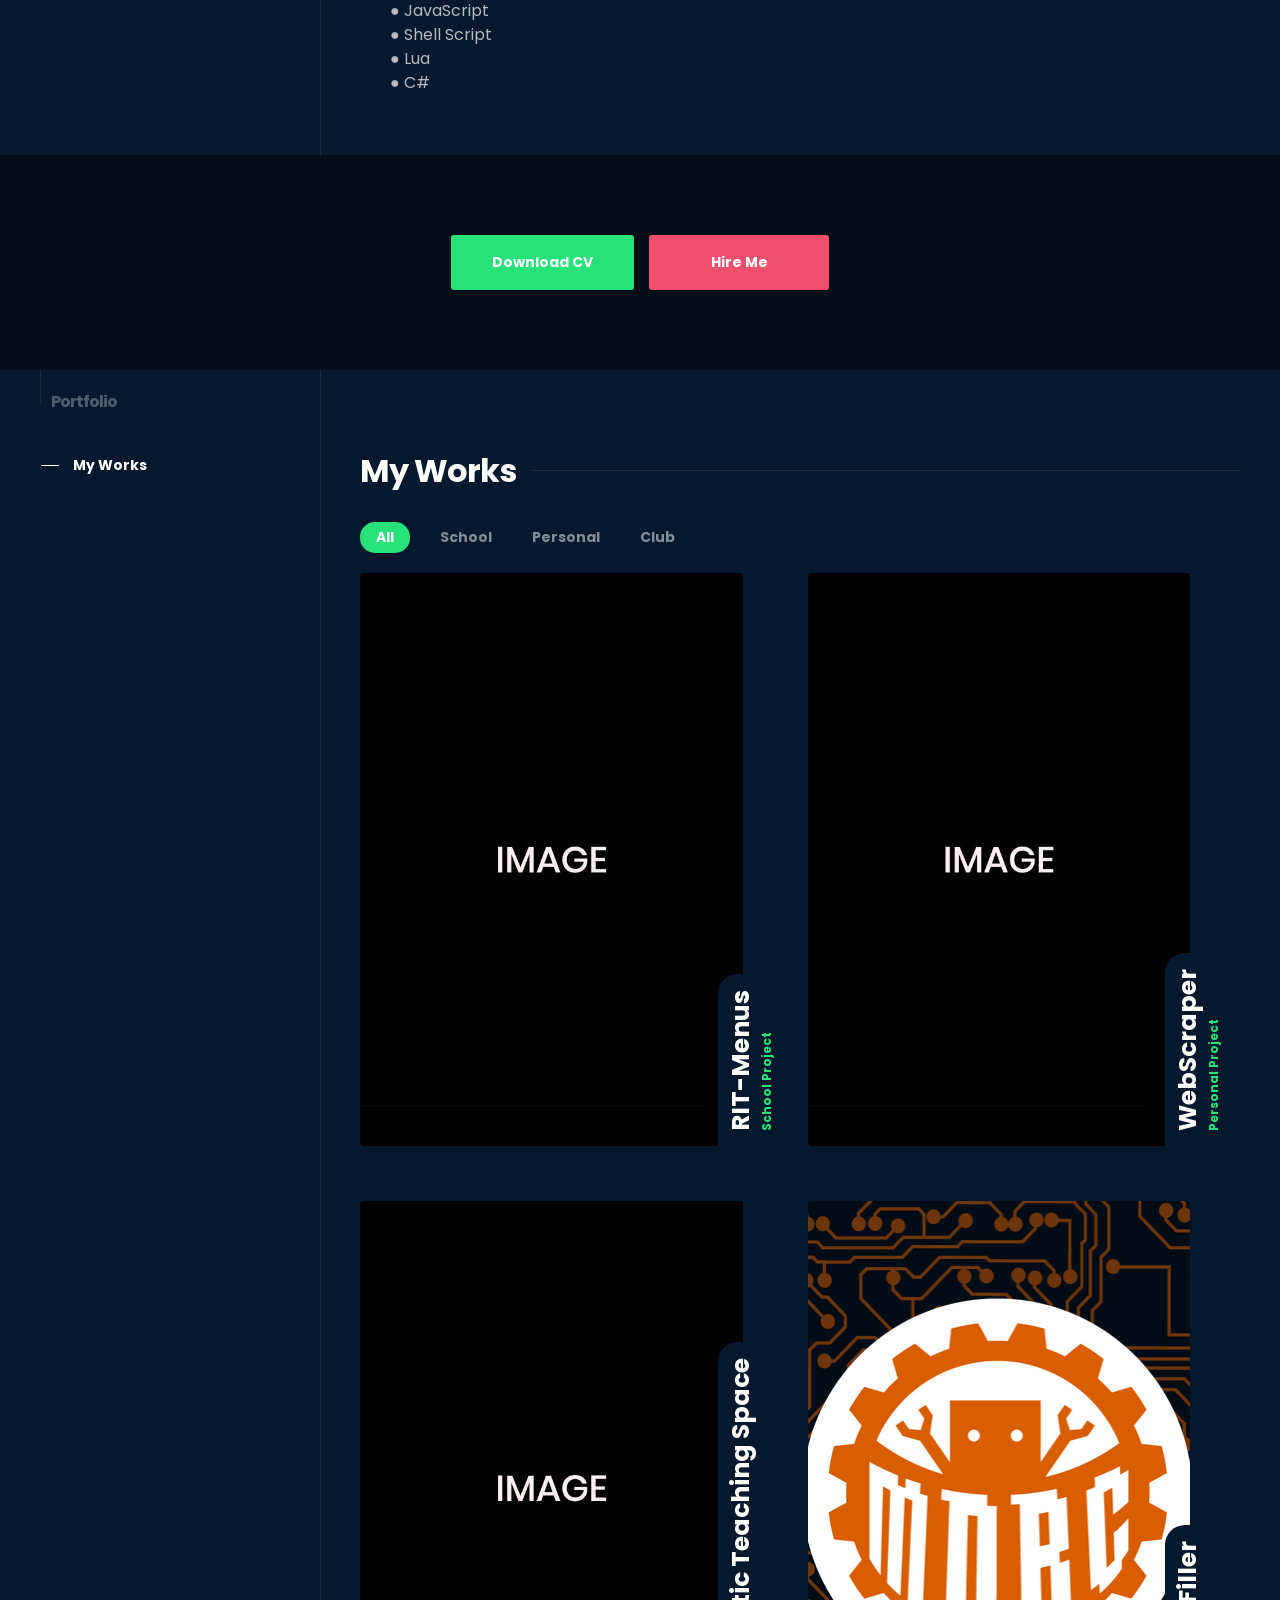
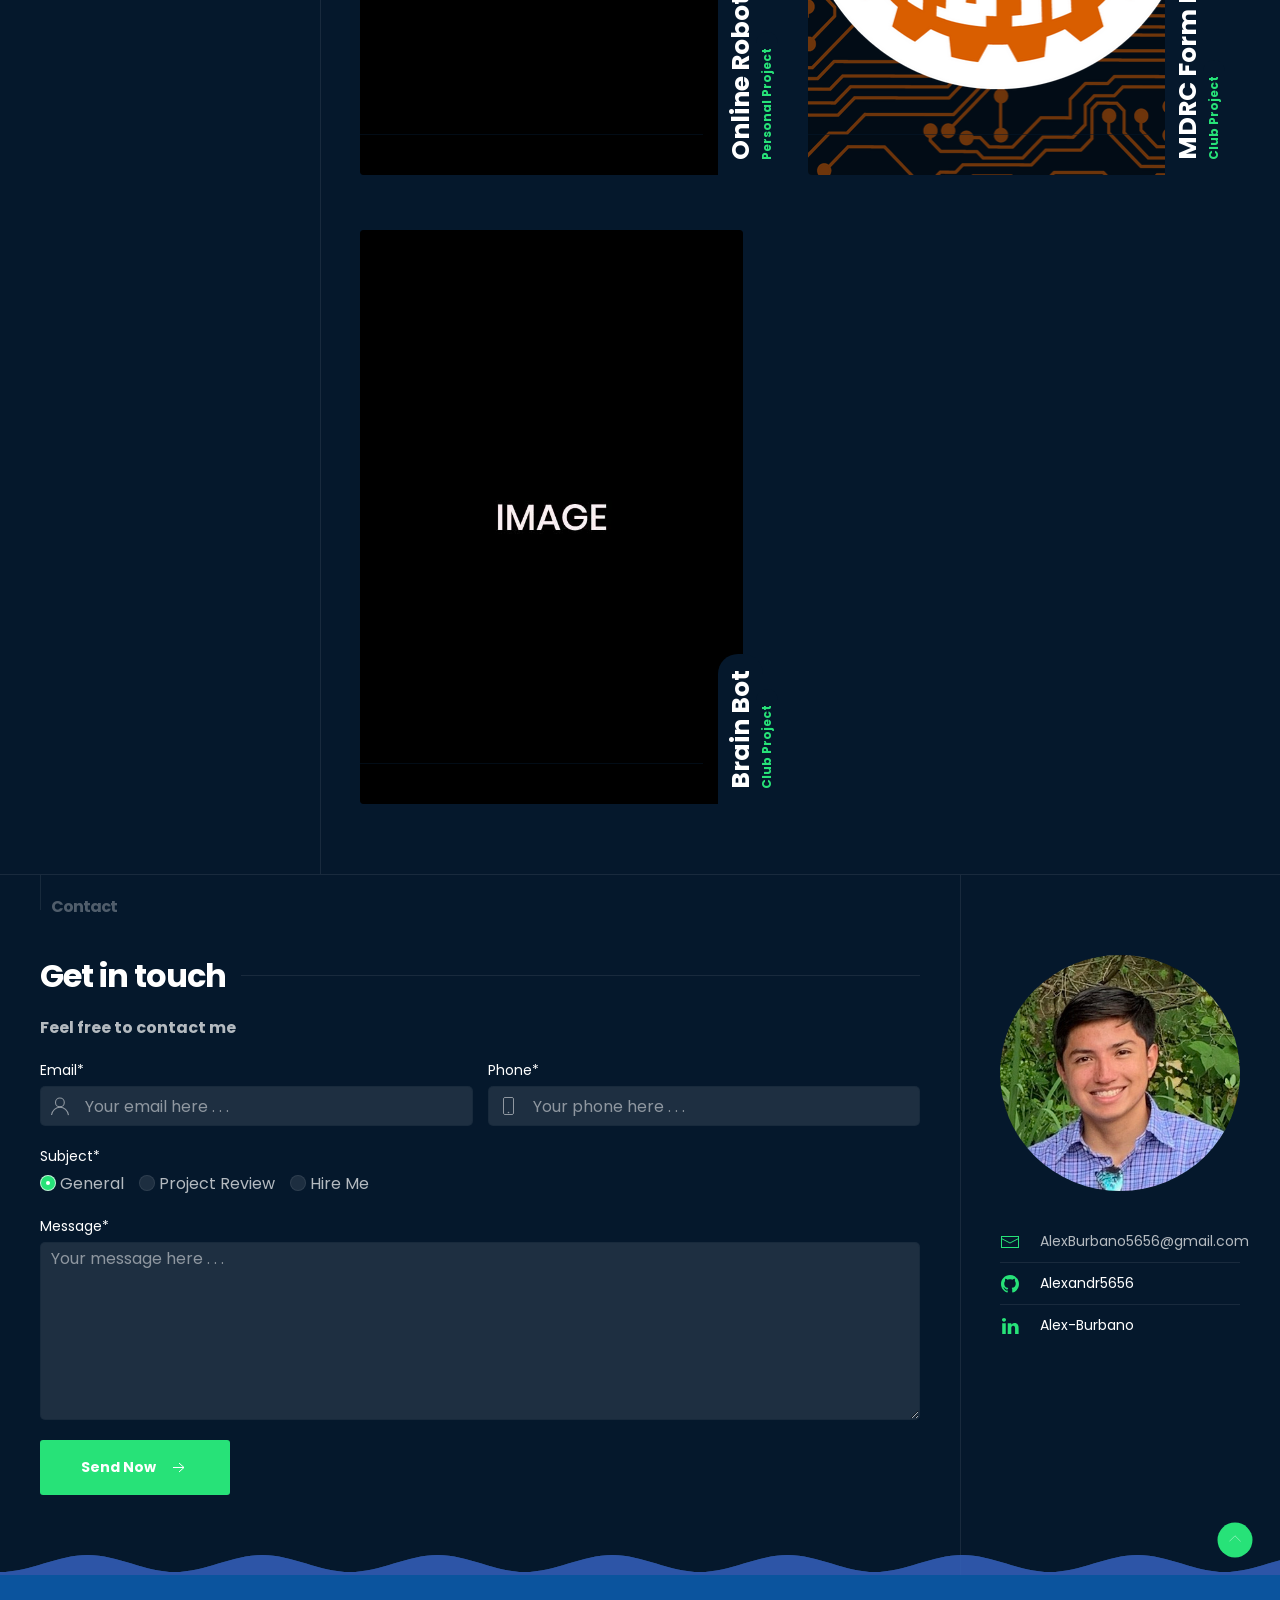
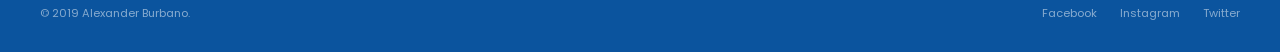
==== commit 69bc33ea: "Grammer fixes" ====
--- a/index.html
+++ b/index.html
@@ -46,7 +46,7 @@
           <img src="src/img/x1.png" alt="" width="60" />
           <h1 class="uk-text-bold yb-gradient-text"><span>Alexander Burbano</span> <span></span></h1>
           <div class="uk-text-bold yb-myjob">
-            Im a <span id="typed" class="typed"></span>
+            I'm a <span id="typed" class="typed"></span>
           </div>
         </div>
       </section>
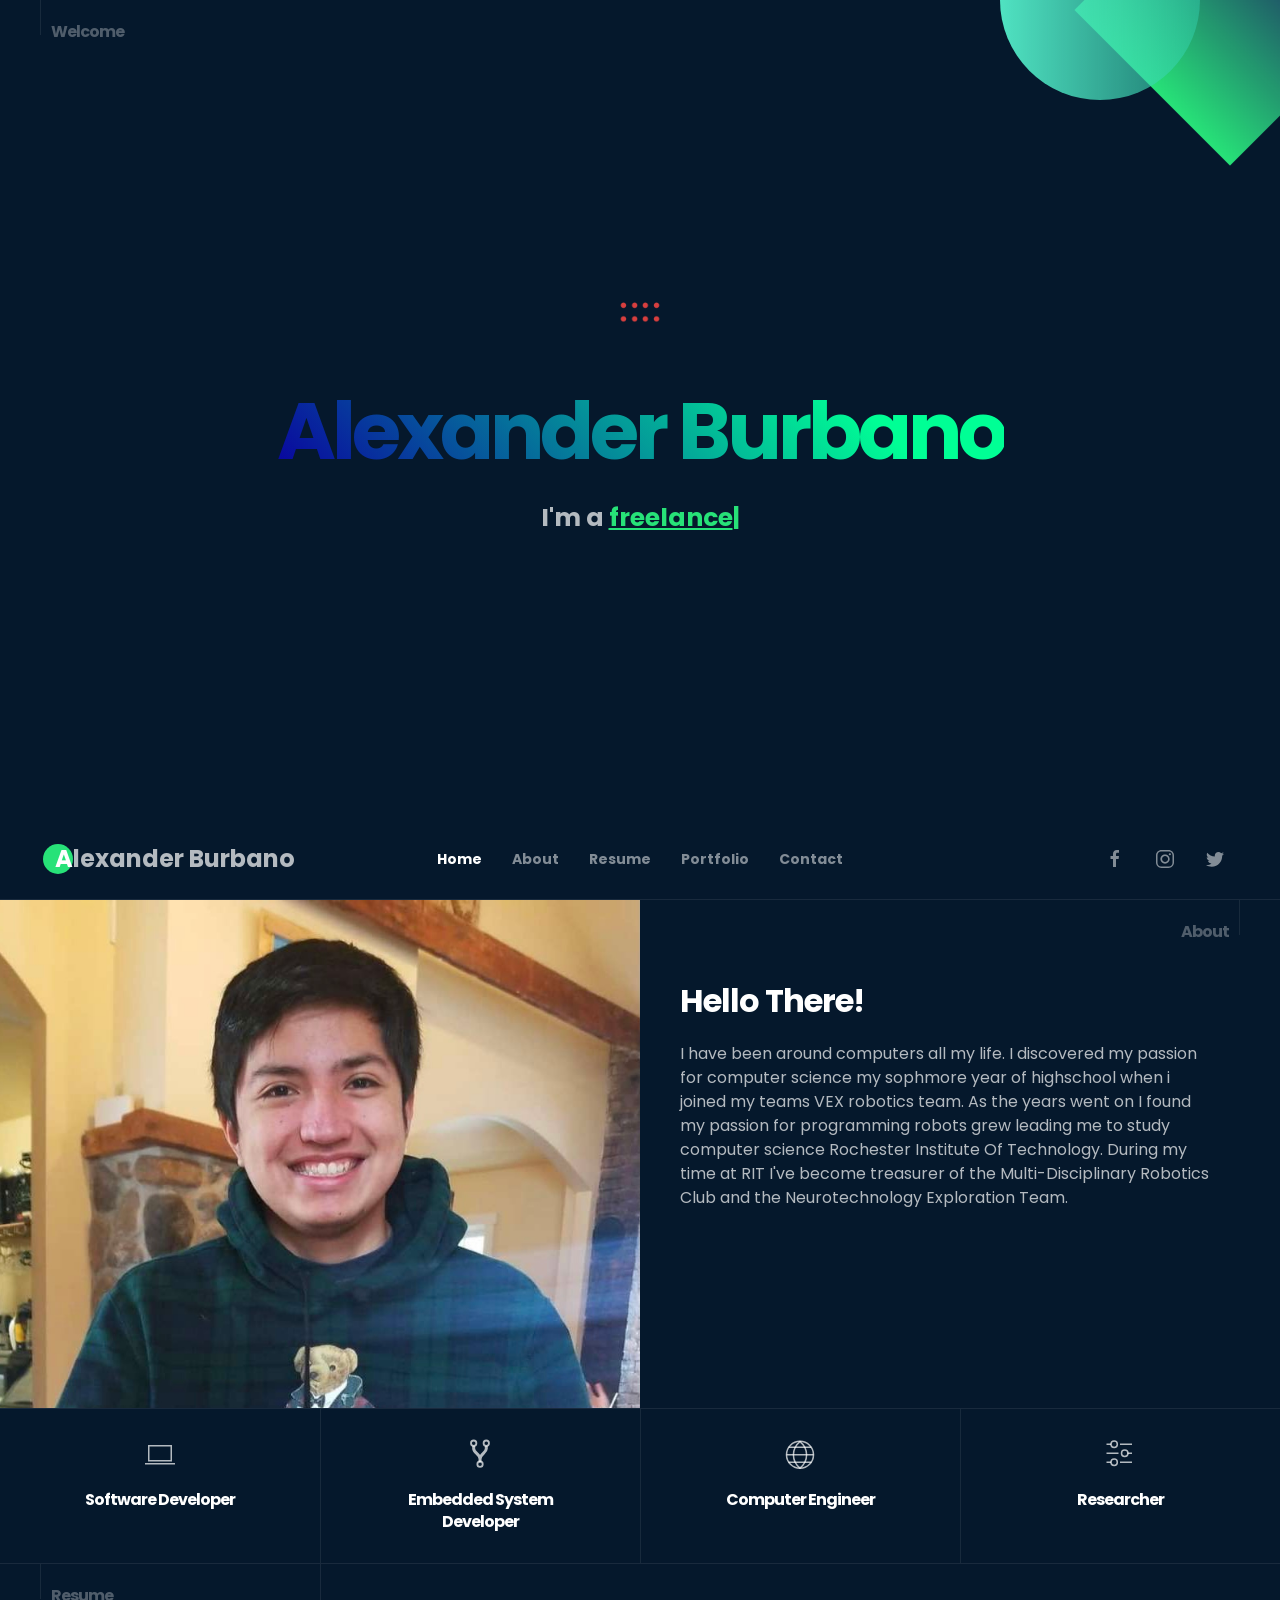
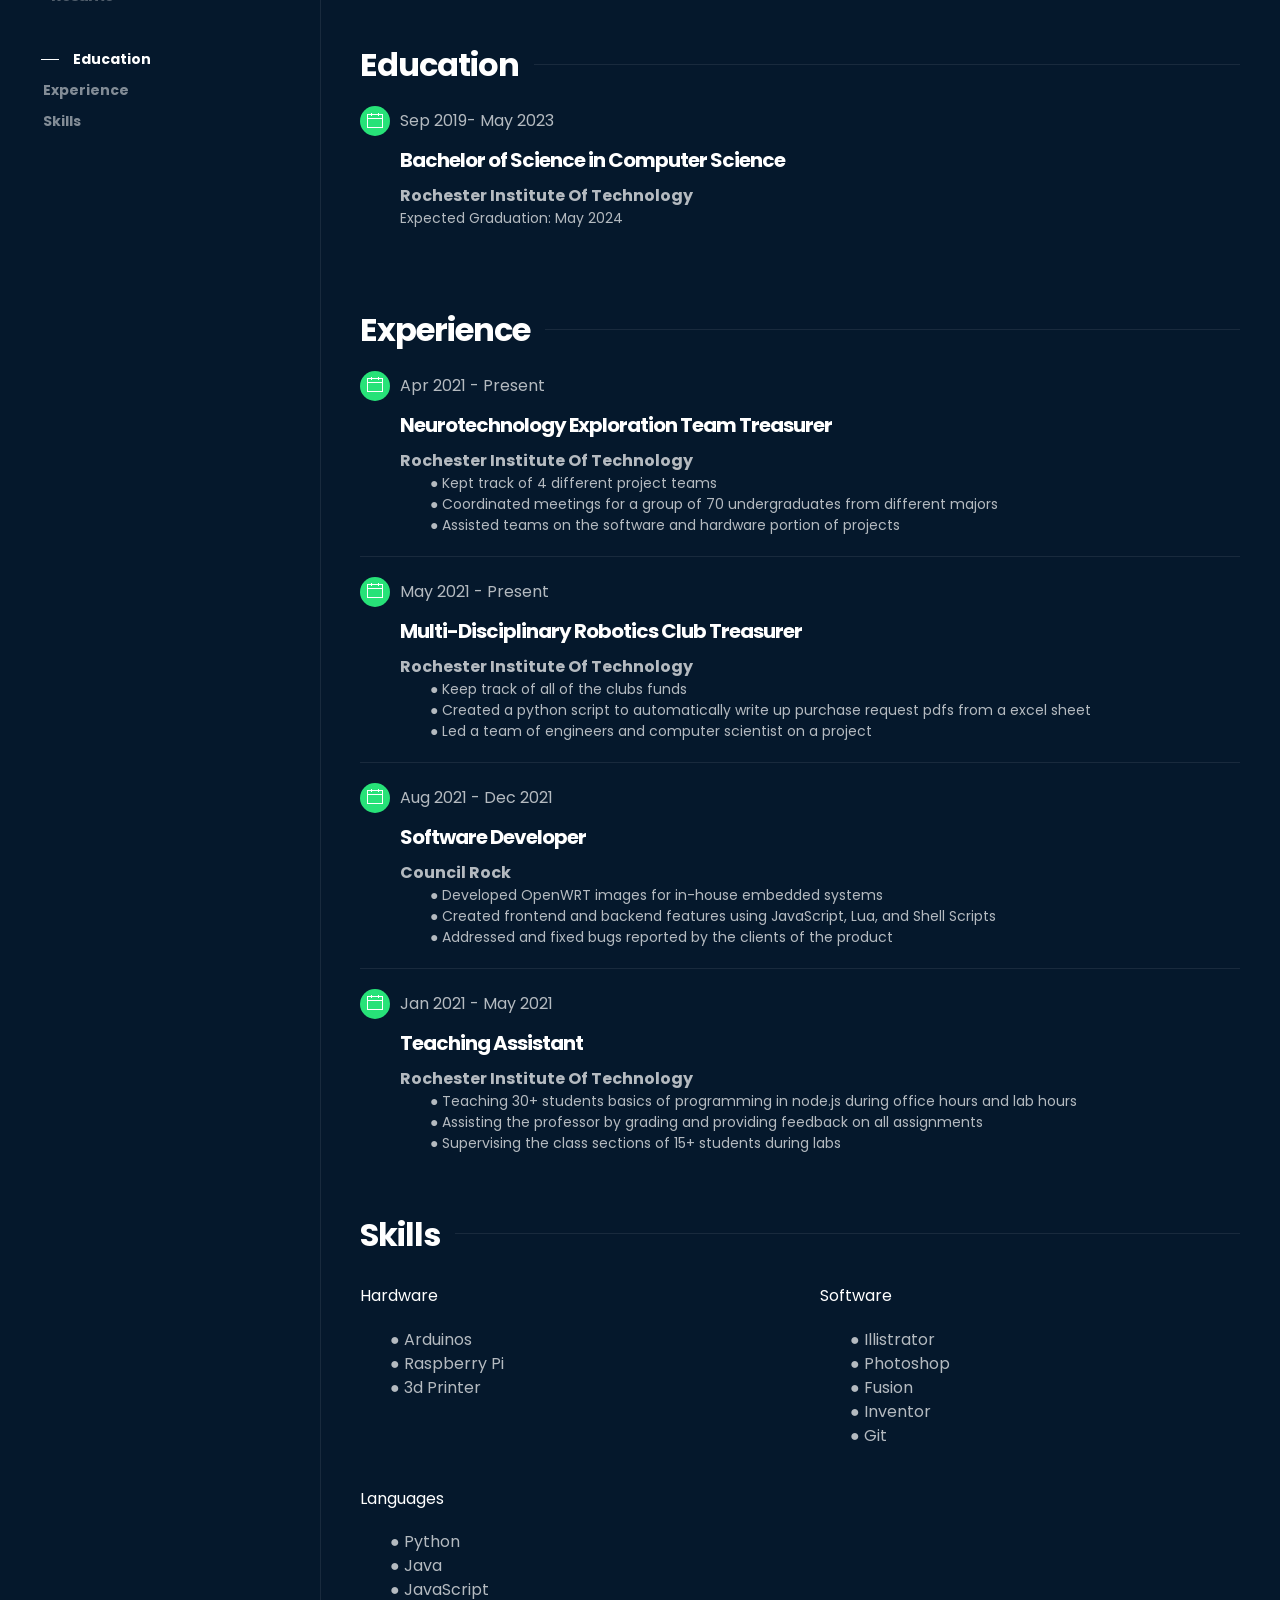
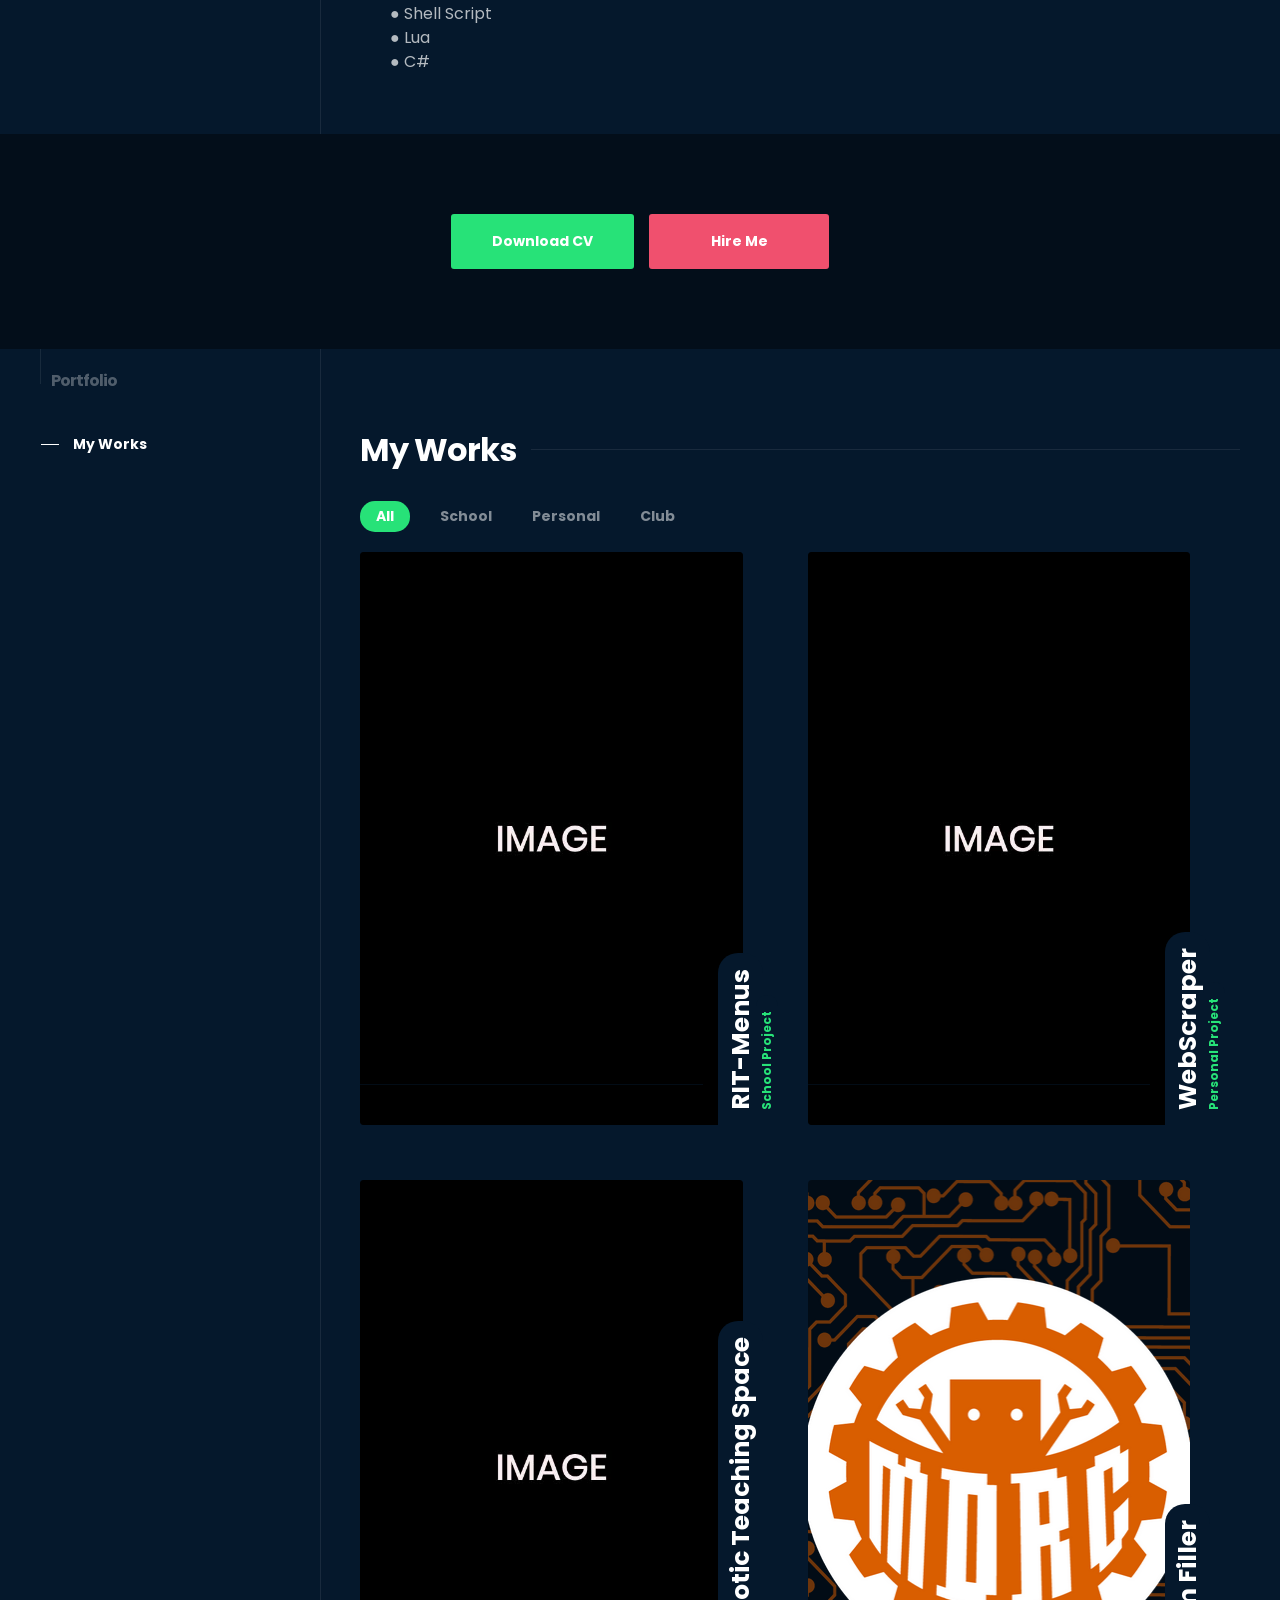
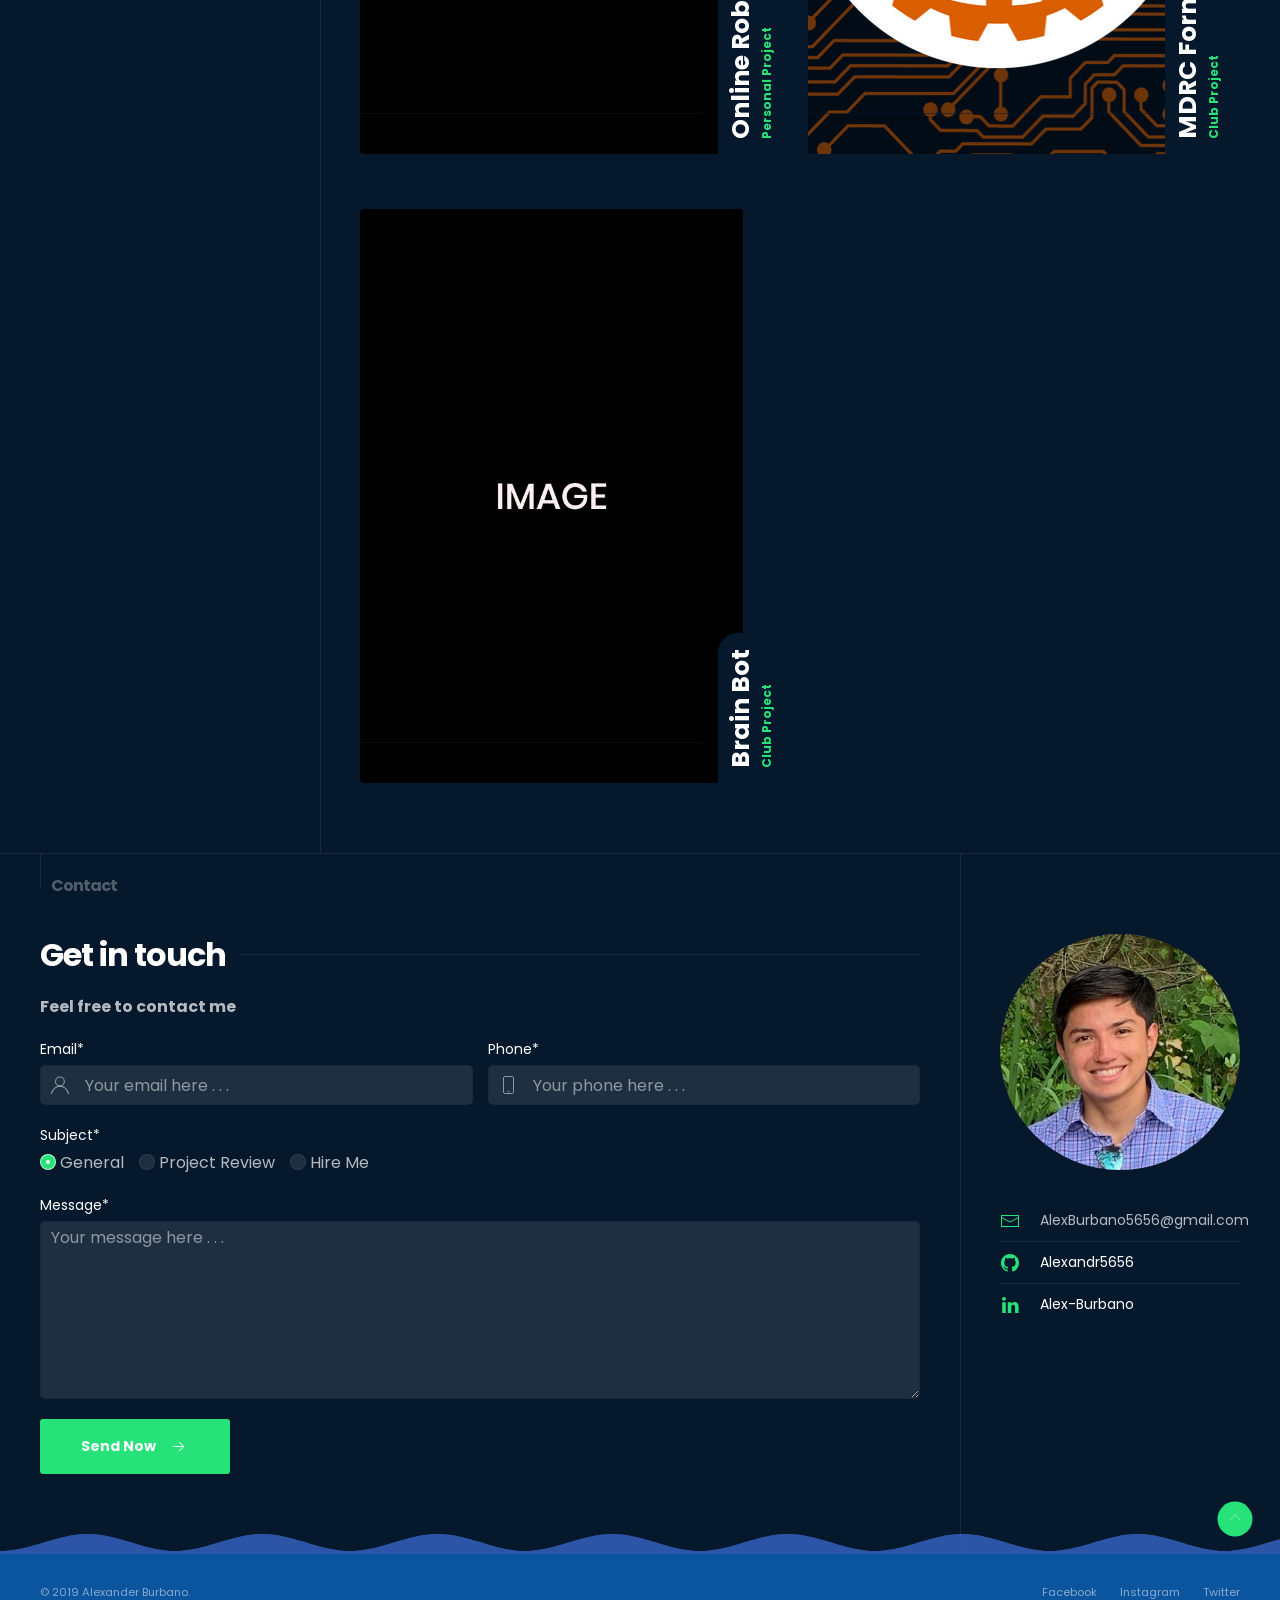
==== commit c12477c9: "Fixed order" ====
--- a/index.html
+++ b/index.html
@@ -231,7 +231,7 @@
                       <h4 class="yb-section-title">Bachelor of Science in Computer Science</h4>
                       <strong>Rochester Institute Of Technology</strong>
                       <div class="uk-text-small">
-                        <p>Lorem ipsum dolor sit amet, consectetur adipisicing elit, sed do eiusmod tempor incidiei dunt ut labore et dolore magna aliqua. Ut enim ad minim veniam quis nostrud</p>
+                        <p>Expected Graduation: May 2024  </p>
                       </div>
                     </div>
                   </li>
@@ -248,15 +248,15 @@
                     <div class="yb-resume-item">
                       <div class="yb-resume-item-date">
                         <div class="yb-resume-item-date-icon"> <span data-uk-icon="calendar"></span></div>
-                        <div class="yb-resume-item-date-text"><span>Aug 2021 - Present</span></div>
-                      </div>
-                      <h4 class="yb-section-title">Software Developer</h4>
-                      <strong>Council Rock</strong>
+                        <div class="yb-resume-item-date-text"><span>Apr 2021 - Present</span></div>
+                      </div>
+                      <h4 class="yb-section-title">Neurotechnology Exploration Team Treasurer</h4>
+                      <strong>Rochester Institute Of Technology</strong>
                       <div class="uk-text-small">
                         <ul>
-                          <li>● Developed OpenWRT images for in-house embedded systems</li>
-                          <li>● Created frontend and backend features using JavaScript, Lua, and Shell Scripts</li>
-                          <li>● Addressed and fixed bugs reported by the clients of the product</li>
+                          <li>● Kept track of 4 different project teams</li>
+                          <li>● Coordinated meetings for a group of 70 undergraduates from different majors</li>
+                          <li>● Assisted teams on the software and hardware portion of projects</li>
                         </ul>
                       </div>
                     </div>
@@ -282,15 +282,15 @@
                     <div class="yb-resume-item">
                       <div class="yb-resume-item-date">
                         <div class="yb-resume-item-date-icon"> <span data-uk-icon="calendar"></span></div>
-                        <div class="yb-resume-item-date-text"><span>Apr 2021 - Present</span></div>
-                      </div>
-                      <h4 class="yb-section-title">Neurotechnology Exploration Team Treasurer</h4>
-                      <strong>Rochester Institute Of Technology</strong>
+                        <div class="yb-resume-item-date-text"><span>Aug 2021 - Dec 2021</span></div>
+                      </div>
+                      <h4 class="yb-section-title">Software Developer</h4>
+                      <strong>Council Rock</strong>
                       <div class="uk-text-small">
                         <ul>
-                          <li>● Kept track of 4 different project teams</li>
-                          <li>● Coordinated meetings for a group of 70 undergraduates from different majors</li>
-                          <li>● Assisted teams on the software and hardware portion of projects</li>
+                          <li>● Developed OpenWRT images for in-house embedded systems</li>
+                          <li>● Created frontend and backend features using JavaScript, Lua, and Shell Scripts</li>
+                          <li>● Addressed and fixed bugs reported by the clients of the product</li>
                         </ul>
                       </div>
                     </div>
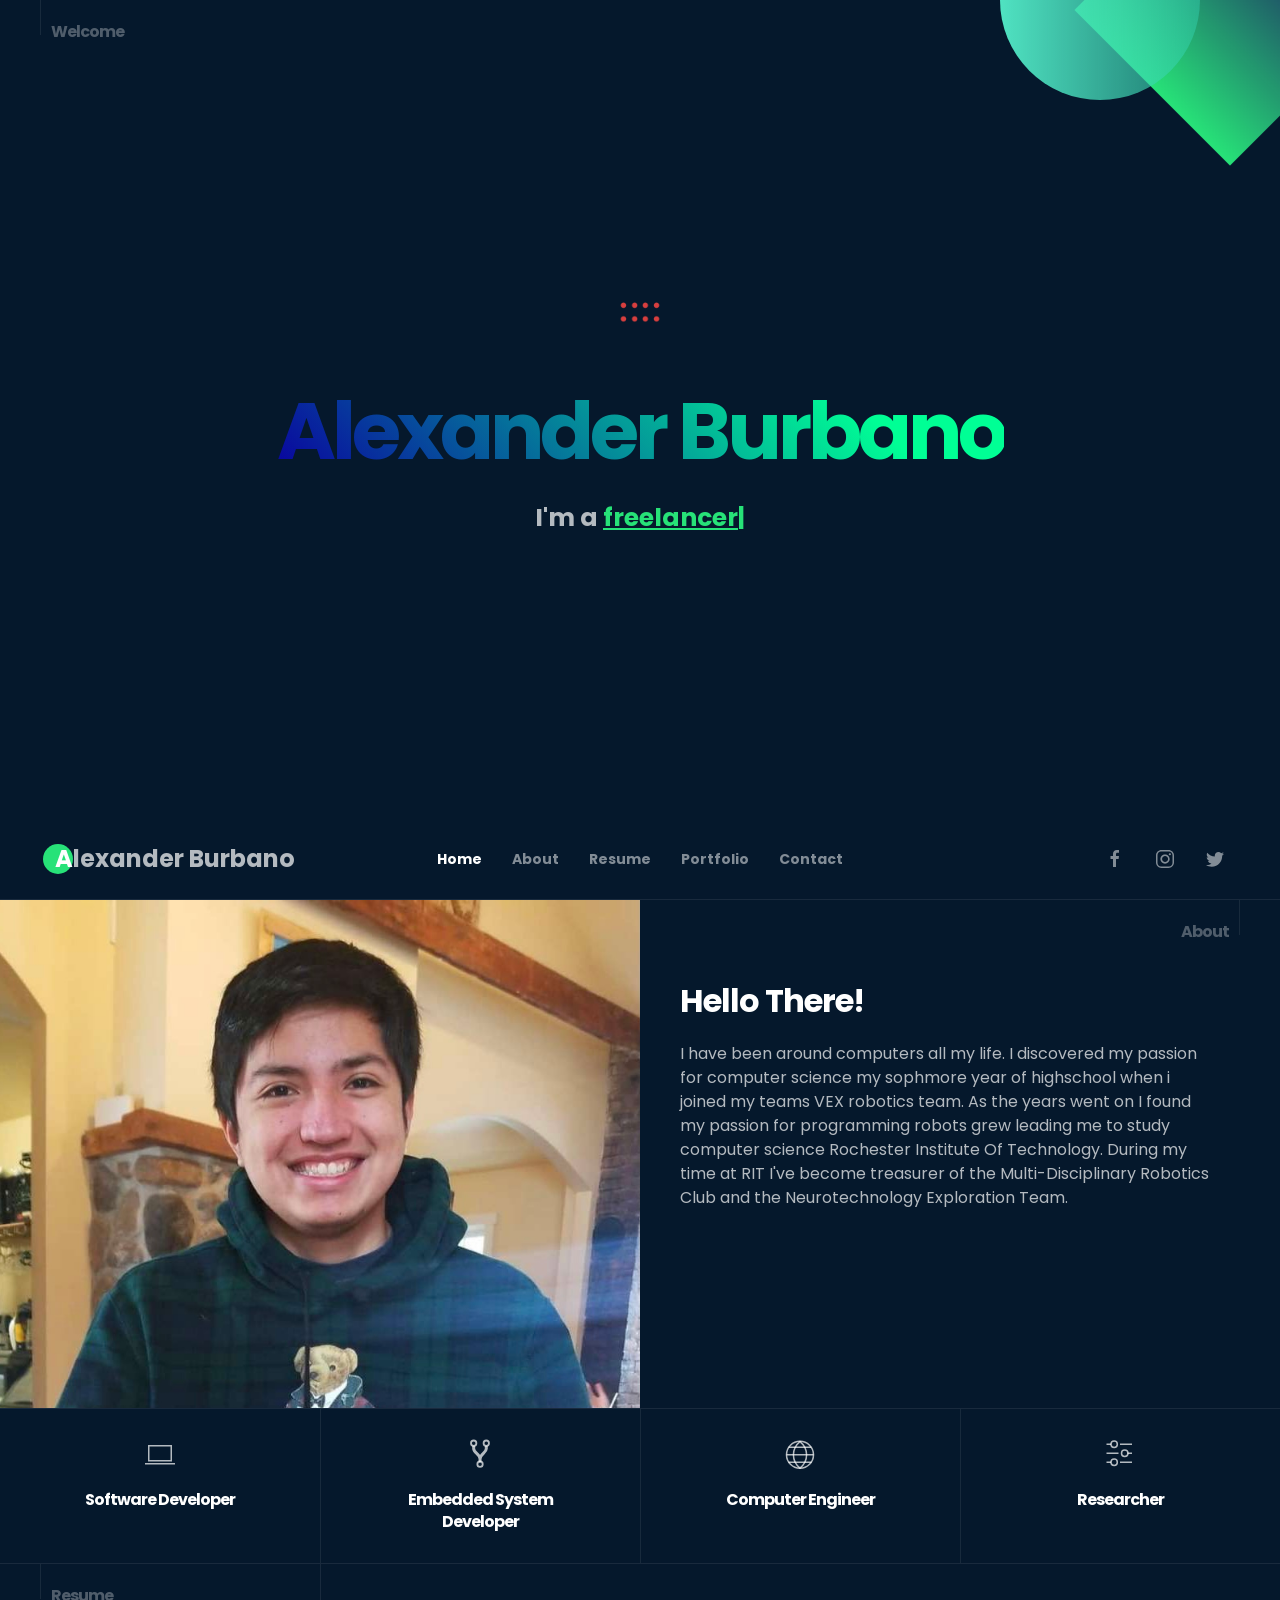
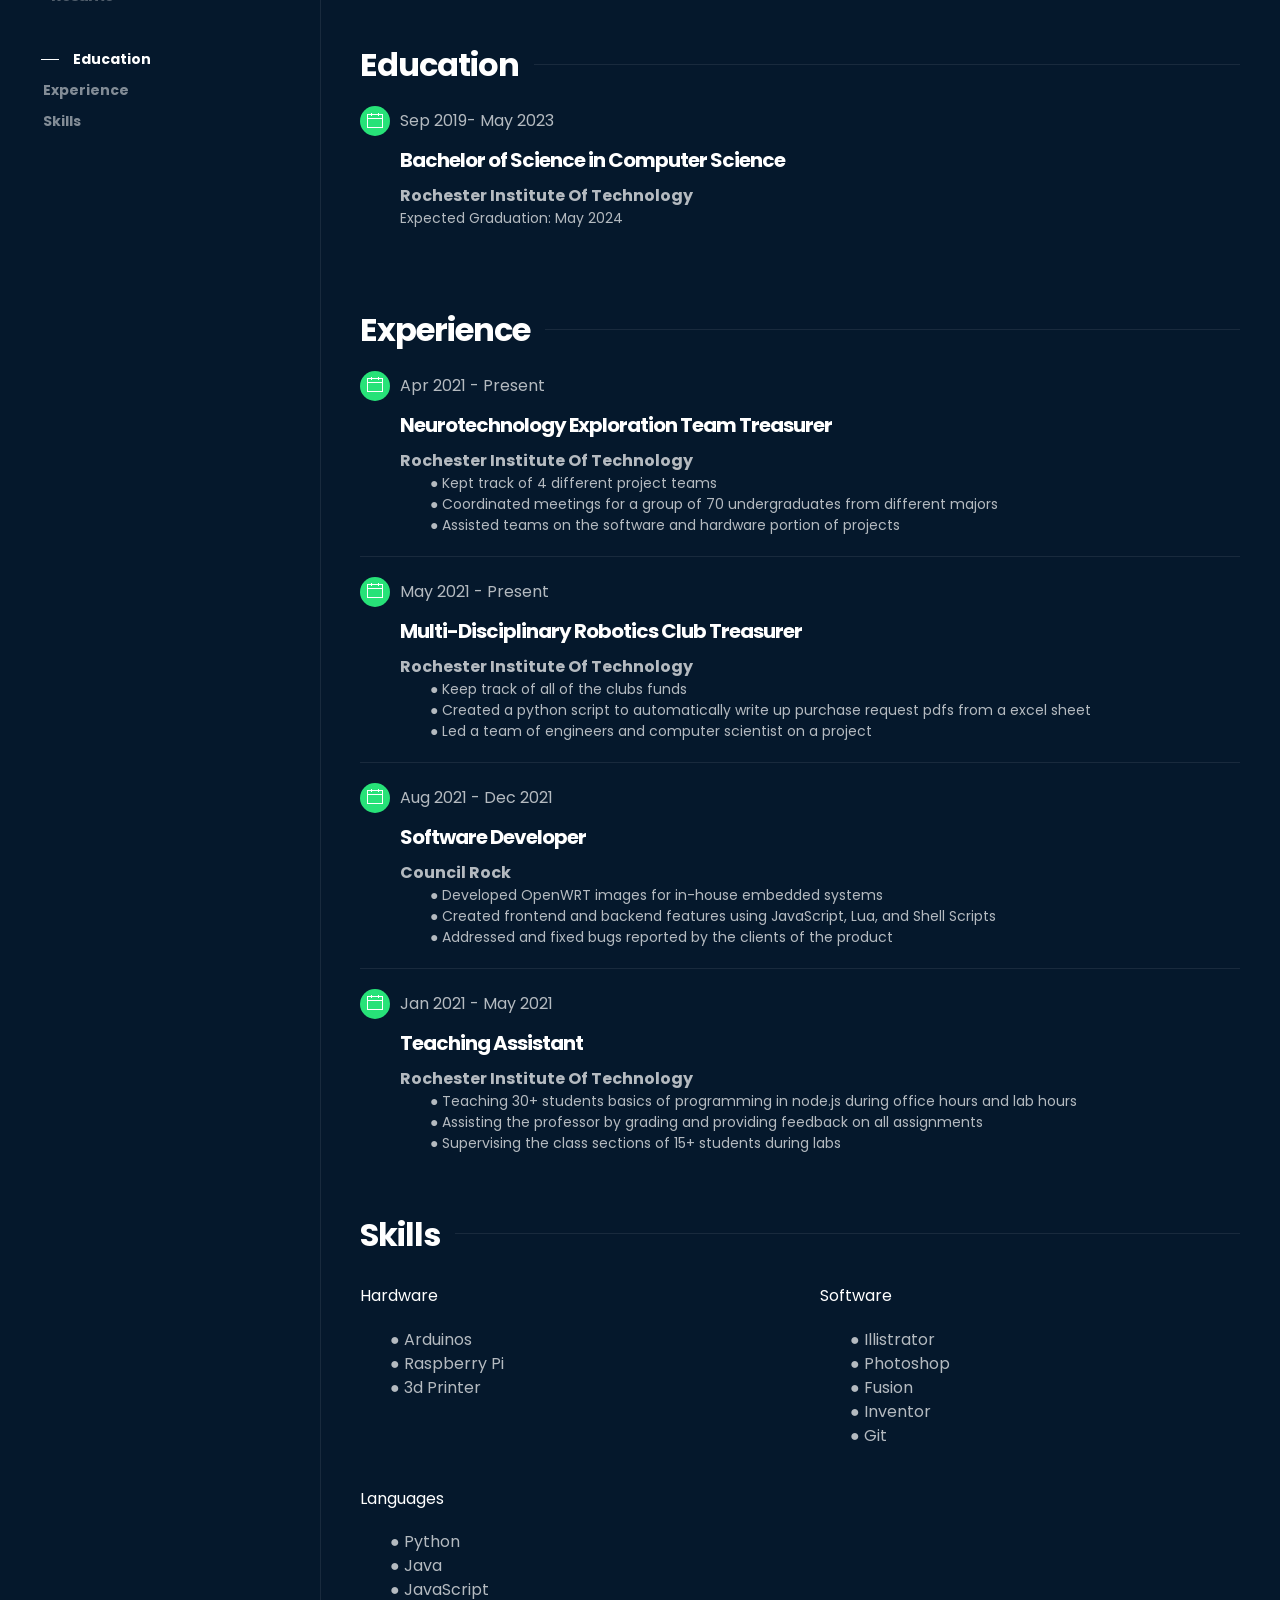
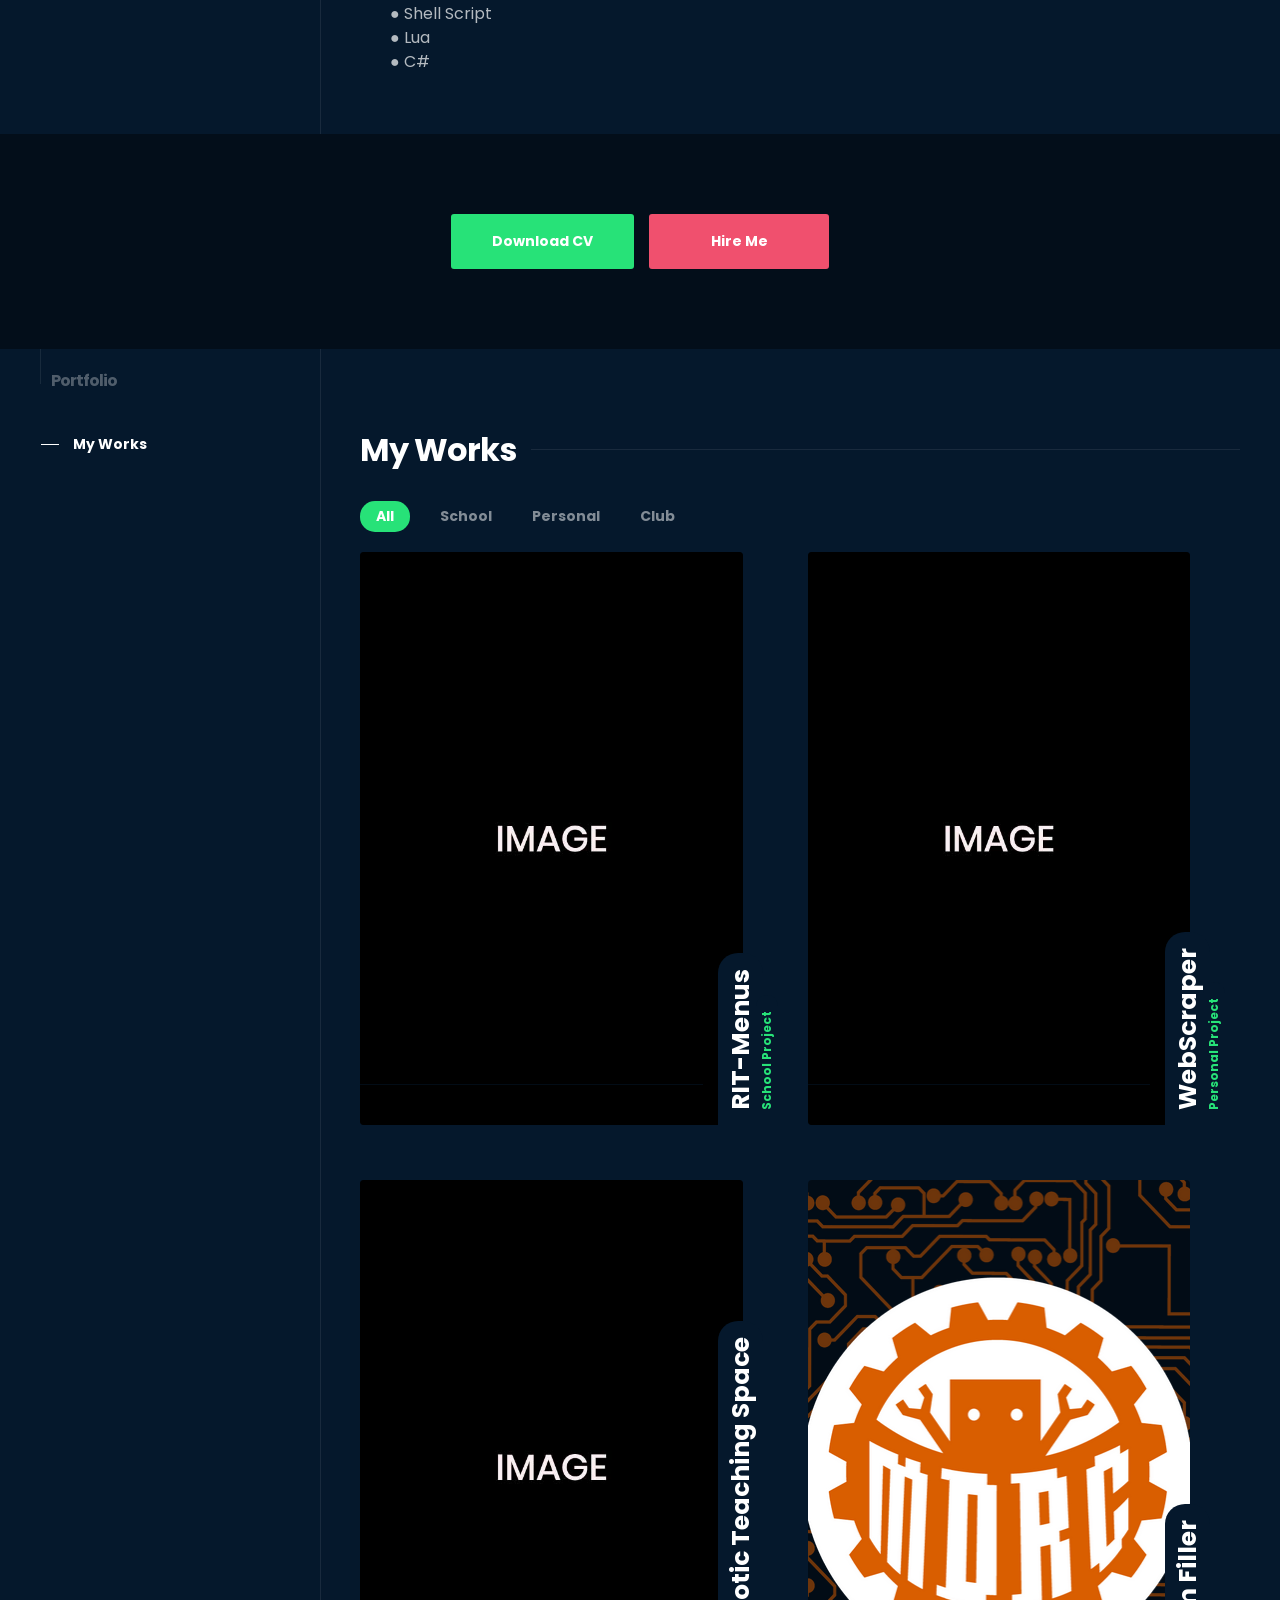
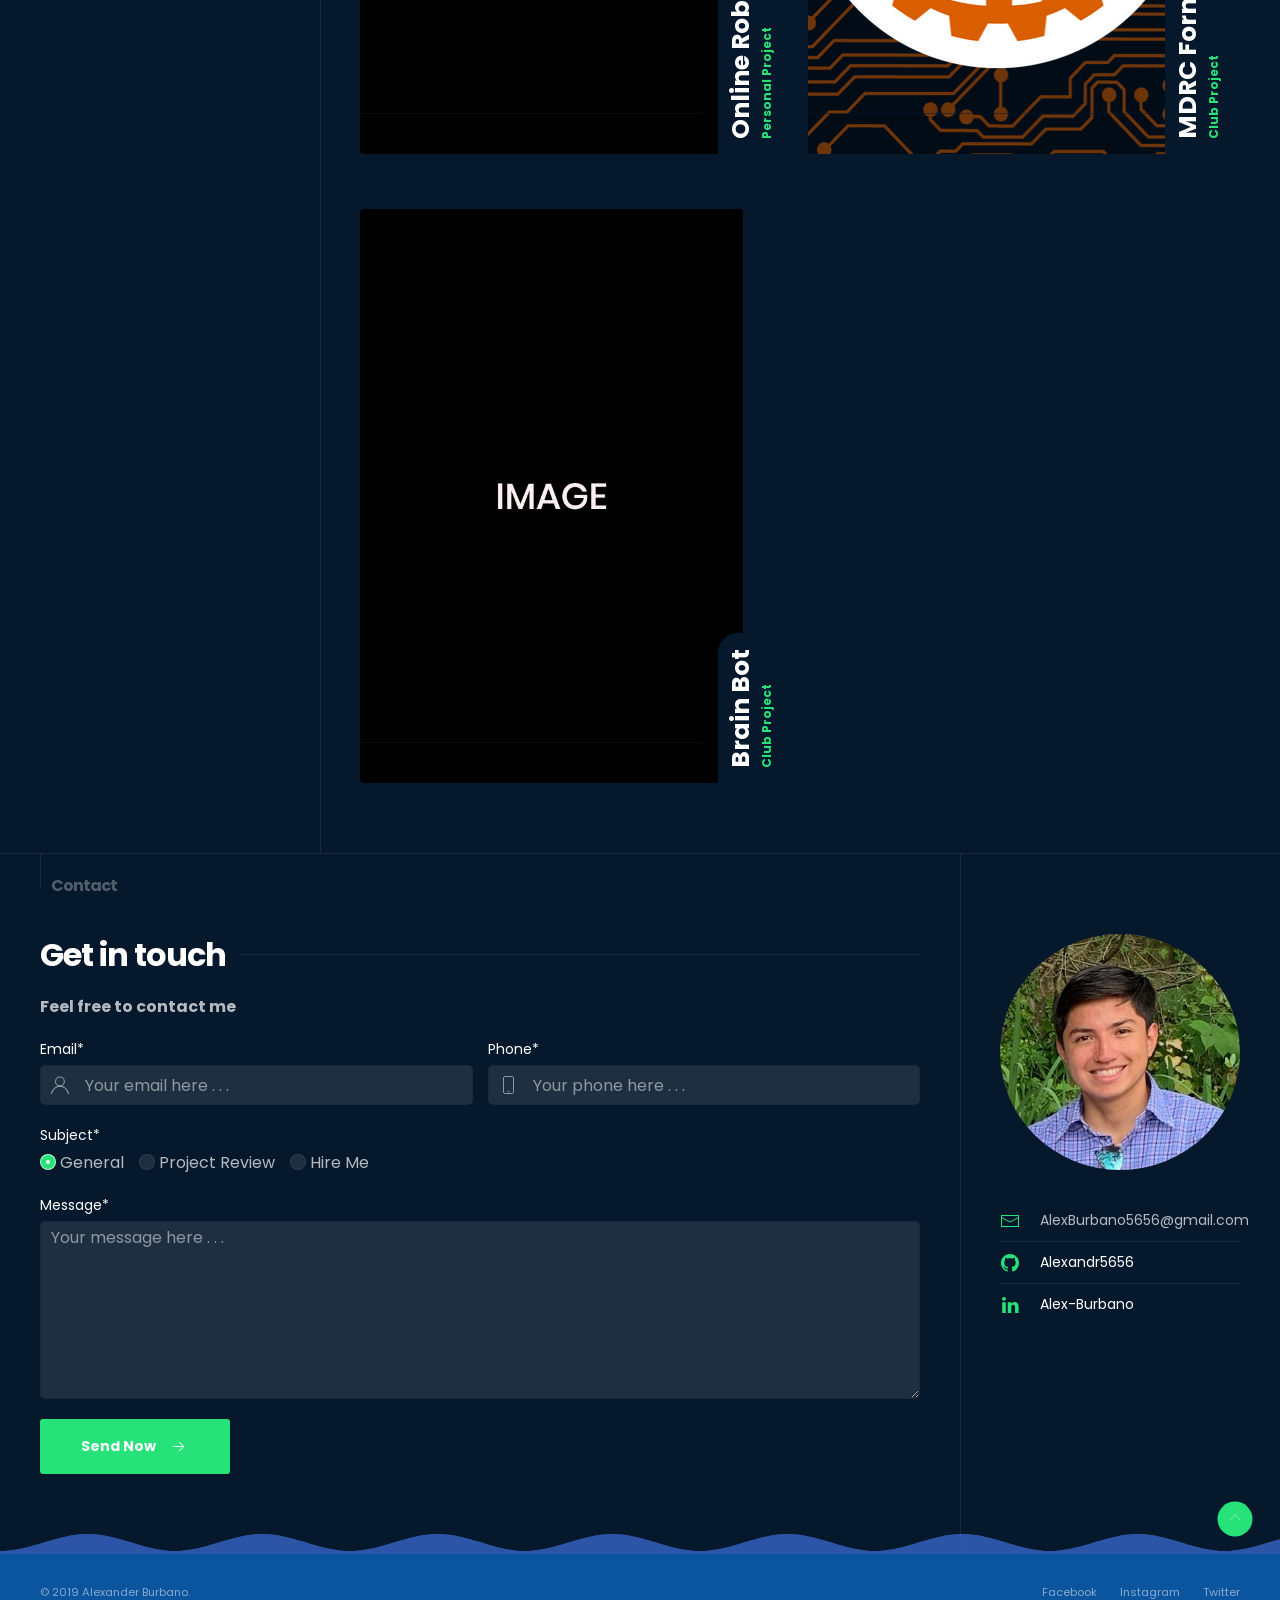
==== commit 69f46c31: "Fixed links" ====
--- a/index.html
+++ b/index.html
@@ -440,7 +440,7 @@
                             <a href="src/img/work/01.jpg" class="yb-lightbox uk-transition-slide-left" data-caption="Caption Title Web">
                               <span data-uk-icon="icon:plus; ratio:1.2"></span>
                             </a>
-                            <a href="project/project-details-01.html" class="">
+                            <a href="project/RIT-Menu.html" class="">
                               <span data-uk-icon="icon:link; ratio:1.2"></span>
                             </a>
                           </div>
@@ -465,7 +465,7 @@
                             <a href="src/img/work/02.jpg" class="yb-lightbox uk-transition-slide-left" data-caption="Caption Title Brand, Web">
                               <span data-uk-icon="icon:plus; ratio:1.2"></span>
                             </a>
-                            <a href="project/project-details-01.html" class="">
+                            <a href="project/WebScraper.html" class="">
                               <span data-uk-icon="icon:link; ratio:1.2"></span>
                             </a>
                           </div>
@@ -490,7 +490,7 @@
                             <a href="src/img/work/03.jpg" class="yb-lightbox uk-transition-slide-left" data-caption="Caption Title Web">
                               <span data-uk-icon="icon:plus; ratio:1.2"></span>
                             </a>
-                            <a href="project/project-details-01.html" class="">
+                            <a href="project/ROTS.html" class="">
                               <span data-uk-icon="icon:link; ratio:1.2"></span>
                             </a>
                           </div>
@@ -540,7 +540,7 @@
                             <a href="src/img/work/05.jpg" class="yb-lightbox uk-transition-slide-left" data-caption="Caption Title Design">
                               <span data-uk-icon="icon:plus; ratio:1.2"></span>
                             </a>
-                            <a href="project/project-details-01.html" class="">
+                            <a href="project/brain-bot.html" class="">
                               <span data-uk-icon="icon:link; ratio:1.2"></span>
                             </a>
                           </div>
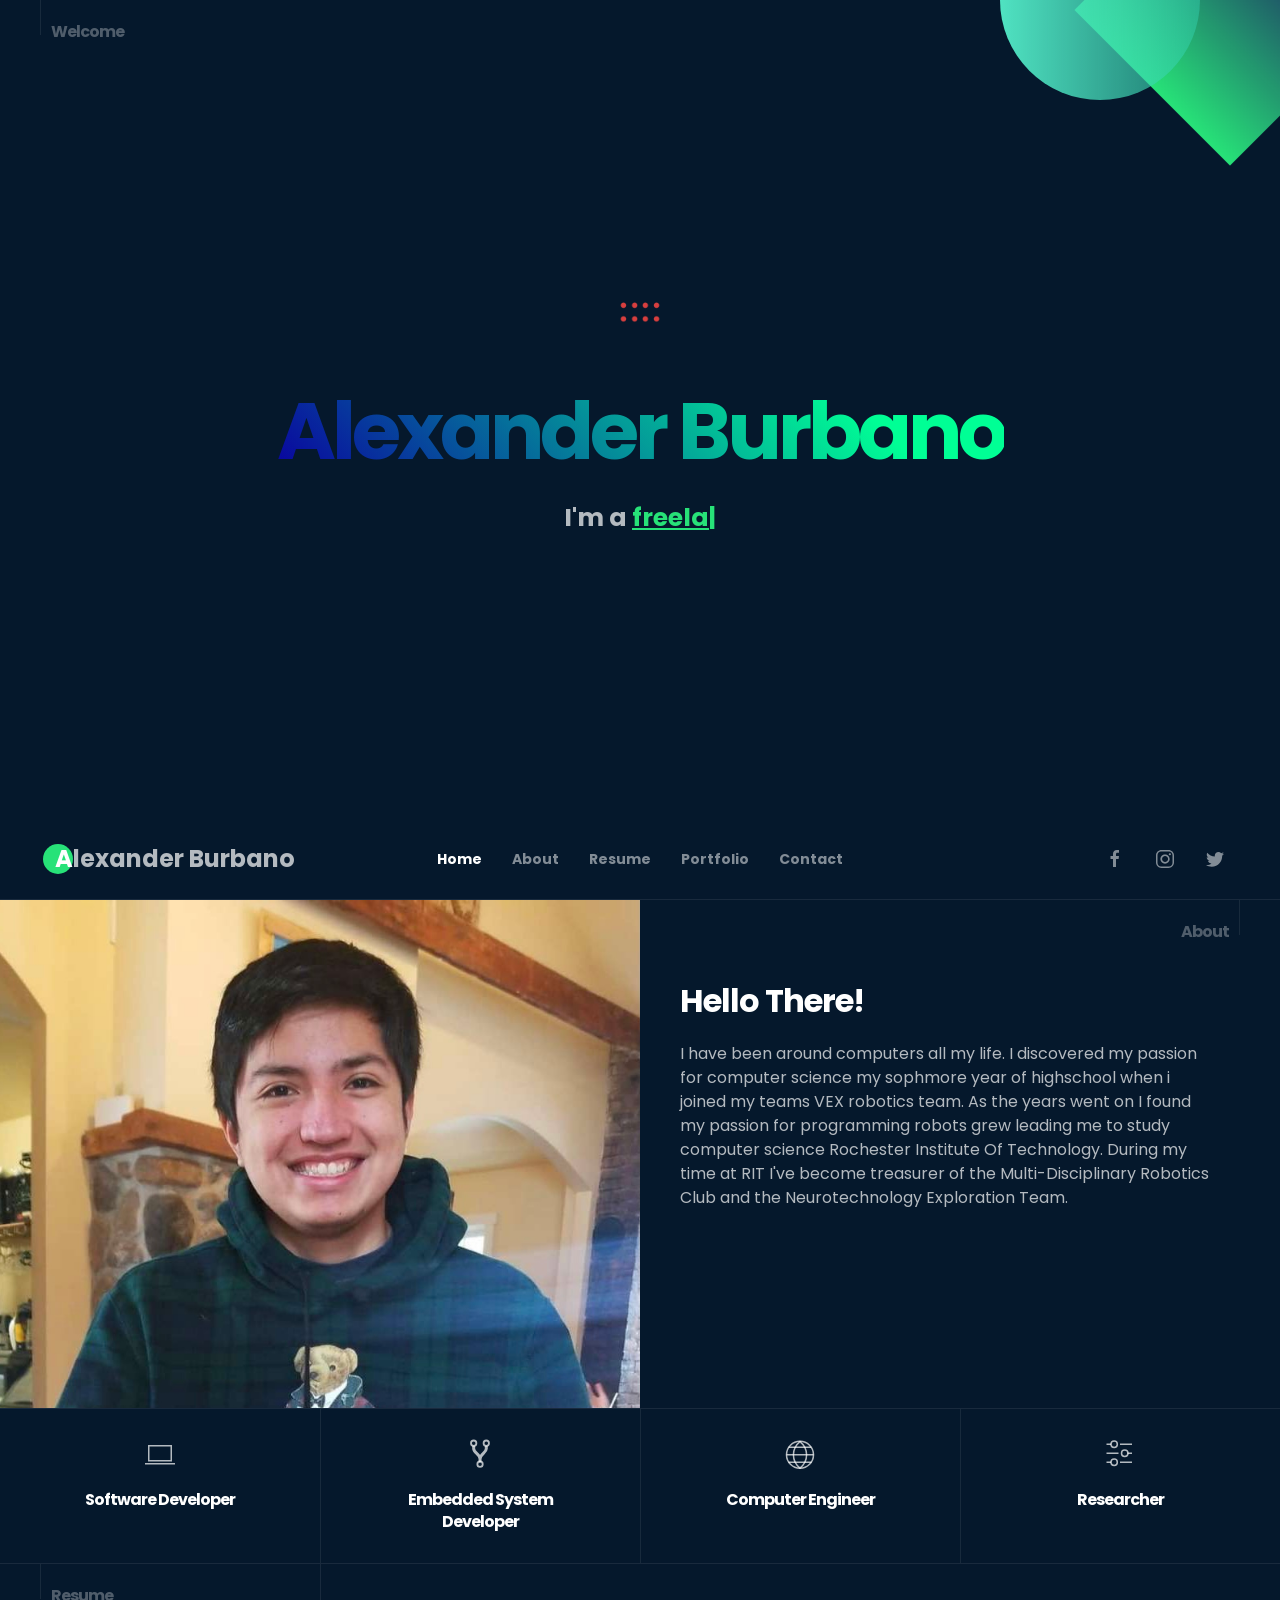
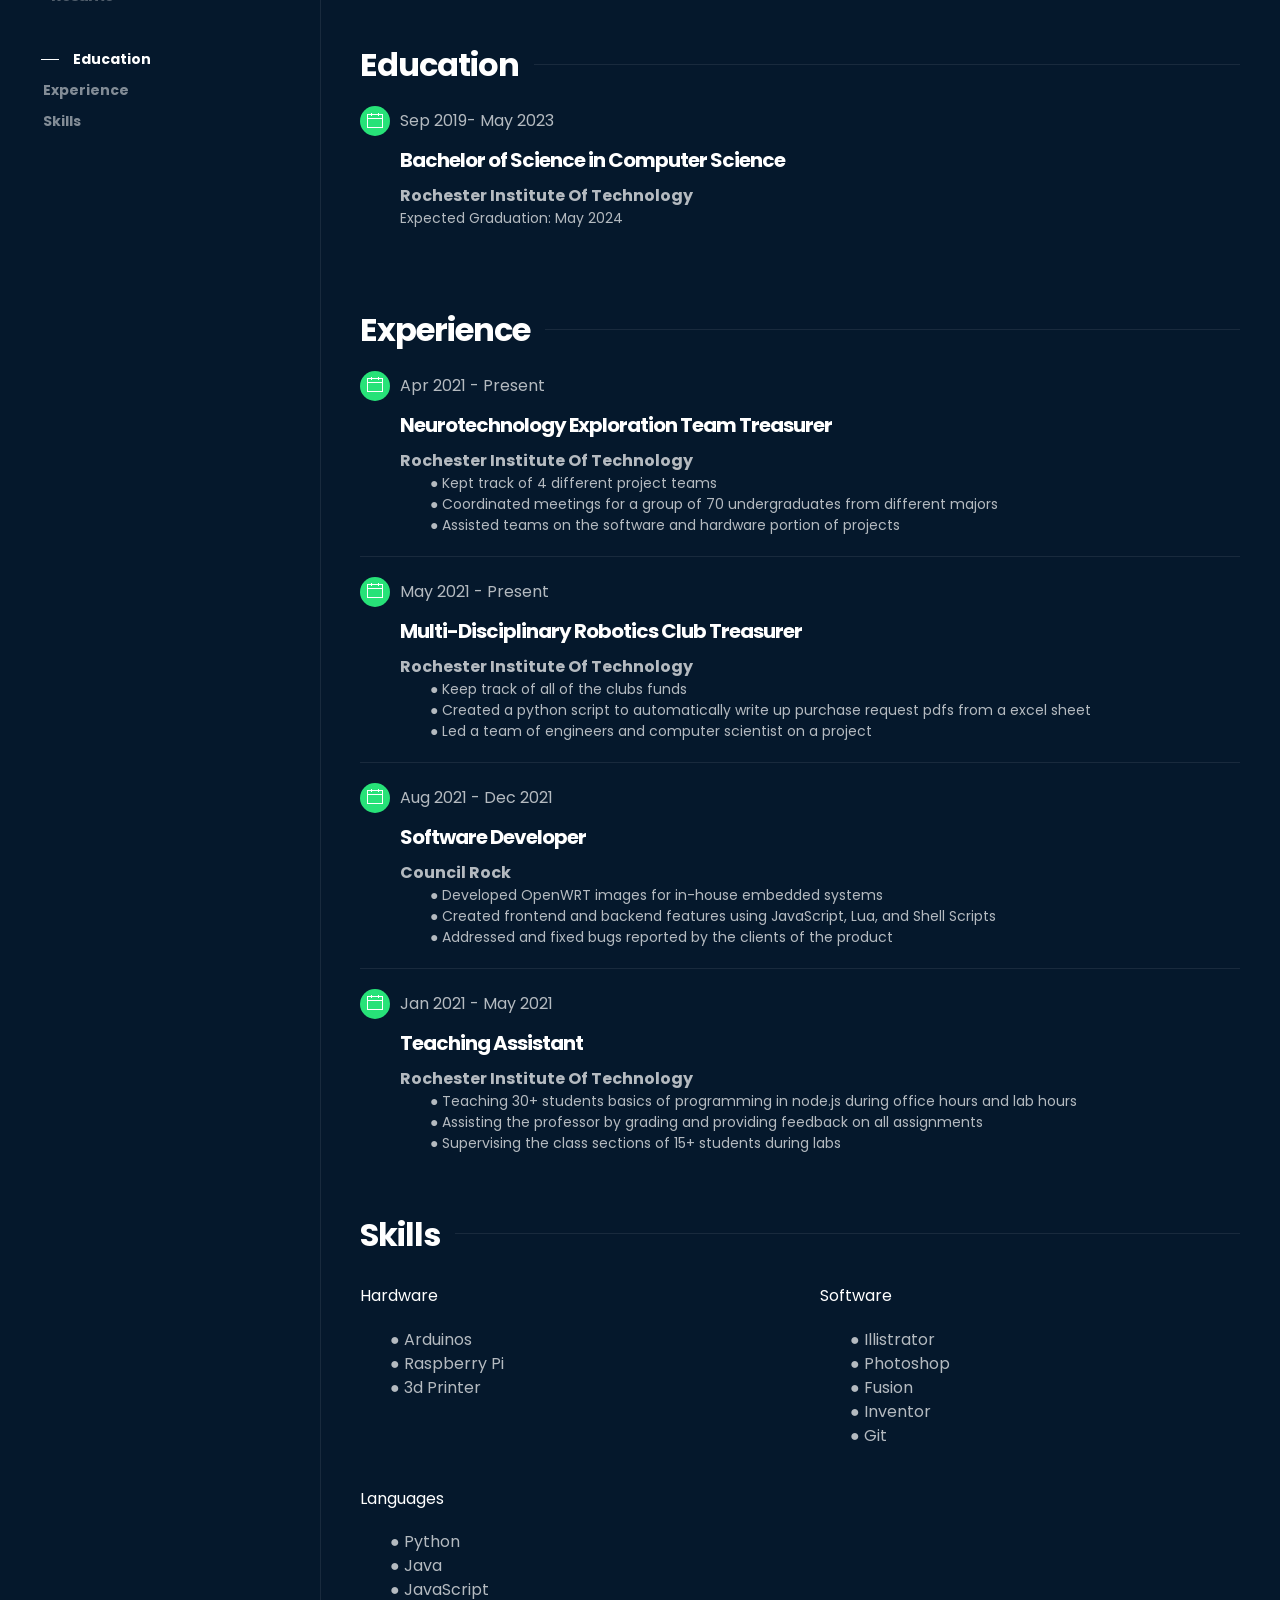
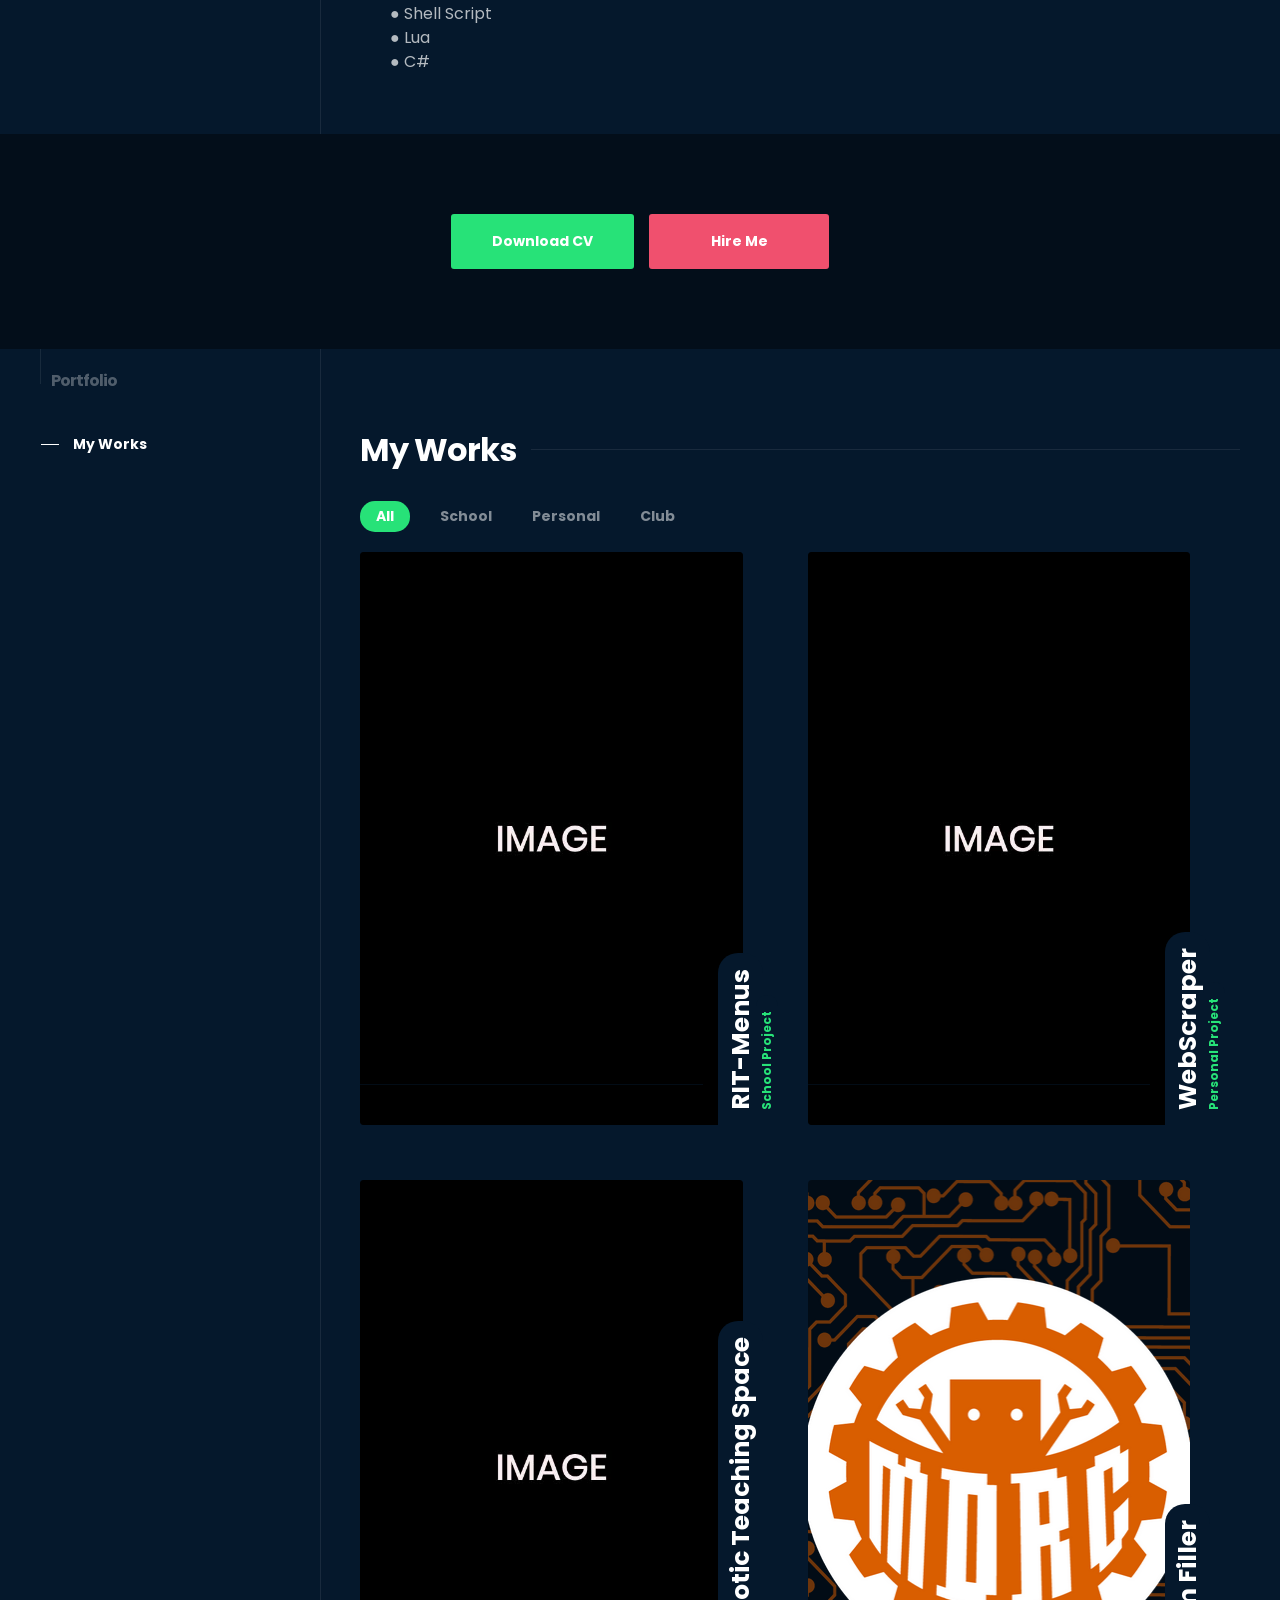
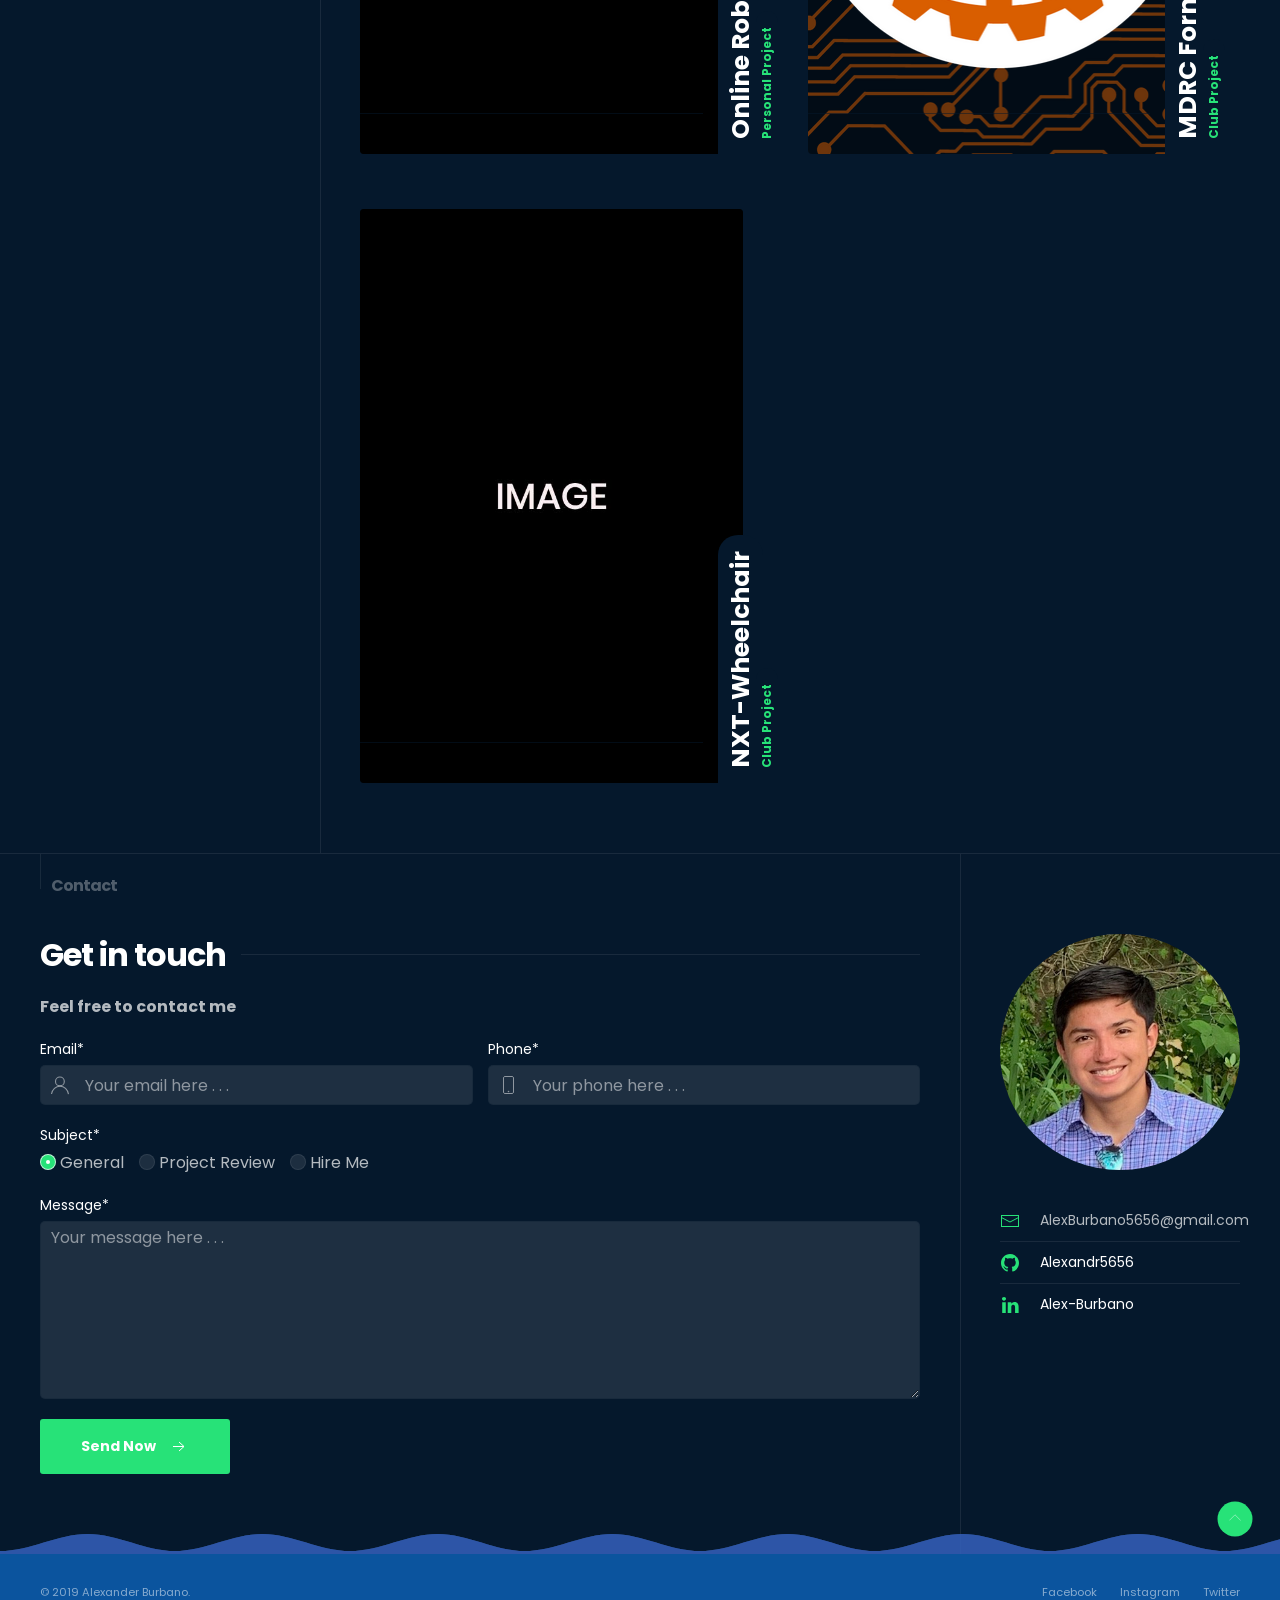
==== commit 15c4ae1c: "Changed names" ====
--- a/index.html
+++ b/index.html
@@ -546,9 +546,9 @@
                           </div>
                         </div>
                       </div>
-                      <a href="project/brain-bot.html" class="show-portfolio">
+                      <a href="project/Wheelchair-NXT.html" class="show-portfolio">
                         <div class="yb-work-item-title">
-                          <h5>Brain Bot</h5>
+                          <h5>NXT-Wheelchair</h5>
                           <span>Club Project</span>
                         </div>
                       </a>
